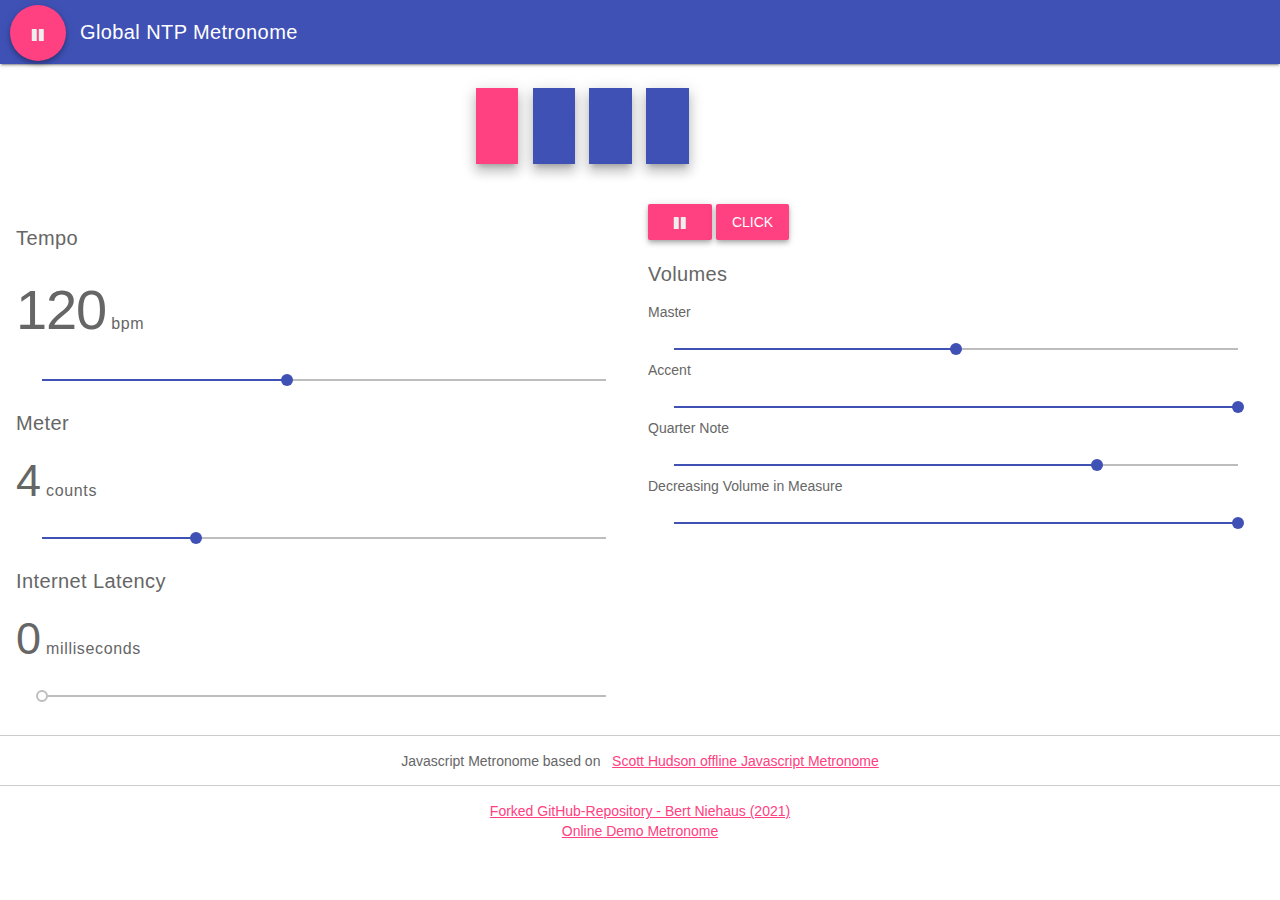
==== globalmetronome.html @ d7d7ffd6 "Global Metronome" ====
<!DOCTYPE html>
<html>
  <head>
    <meta charset="UTF-8">
    <meta name="viewport" content="width=device-width user-scalable=no">
    <title>Metronome</title>

    <link rel="stylesheet" href="assets/css/reset.css">
    <!-- link rel="stylesheet" href="http://fonts.googleapis.com/css?family=Roboto:300,400,500,700|Material+Icons" type="text/css" -->
    <!-- link rel="stylesheet" href="https://code.getmdl.io/1.1.3/material.indigo-pink.min.css" -->
    <link rel="stylesheet" href="assets/css/material.indigo.pink.css">
    <link rel="stylesheet" href="assets/css/main.css">

    <script src="js/math.js"></script>
    <script defer src="assets/js/material.min.js"></script>
    <!-- script src="assets/js/monkeypatch.js"></script -->
    <script src="js/clickscheduler.js"></script>
    <script src="js/globalmetronome.js"></script>
    <script src="assets/js/metronome.js"></script>
    <script src="js/writedom.js"></script>
    <script src="js/visualtimer.js"></script>
    <script language="Javascript">
    //var timerWorker = null;
    </script>
  </head>
  <body>
    <audio id="myAudio">
      <source src="audio/click1.mp3" type="audio/mp3">
  	  <source src="audio/click1.ogg" type="audio/ogg">
	  Your browser does not support the audio element.
	</audio>
	<script>
  var audio_click = document.getElementById("myAudio");

  function playAudio(pVolume) {
    //var x = document.getElementById("myAudio");
    var volume = pVolume || 1.0;
    audio_click.volume = volume;
    var promise = audio_click.play();
    if (promise !== undefined) {
        promise.then(_ = function() {
            // Autoplay started!
        }).catch(error = function() {
          console.log("Autoplay method is not necessary for using the Javascript Offline Metronome");
        });
    }
	}

	function pauseAudio() {
    //var x = document.getElementById("myAudio");
    var promise = audio_click.pause();

    if (promise !== undefined) {
        promise.then(_ => {
            // Autoplay started!
        }).catch(error => {
          console.log("Autoplay method is not necessary for using the Javascript Offline Metronome");
            // Autoplay was prevented. Show a "Play" button so that user can start playback.
        });
    }

	}

	</script>
    <div class="metronome">
      <div class="mdl-layout mdl-js-layout mdl-layout--fixed-header">
        <header id="metronome-header" class="mdl-layout__header">
          <div class="mdl-layout__header-row">
            <!-- Play/Pause Button -->
            <span class="mdl-layout-title">
              Global NTP Metronome
            </span>
            &nbsp;
             <span id="timerout" style="display:none"></span>
          </div>
          <button class="mdl-button mdl-demo mdl-js-button mdl-button--fab mdl-js-ripple-effect mdl-button--colored mdl-shadow--4dp mdl-color--accent" id="playicon" onclick="play();">
            <center>
              <img id="i4m-play-icon" src="img/icons-svg/fa-audio-play-white.svg" style="display:none">
              <img id="i4m-pause-icon" src="img/icons-svg/fa-audio-pause-white.svg">
            </center>
          </button>

        </header>

        <main class="mdl-layout__content">
          <center  id="visual-timer-big">
            <table cellspacing="30px">
            <tr id="visual-timer-row">
              <td><h1 class="visual-timer-cell" id="cell1">O</h1></td>
              <td> <h1>&nbsp;</h1> </td>
              <td><h1 class="visual-timer-cell" id="cell2">O</h1></td>
              <td> <h1>&nbsp;</h1> </td>
              <td><h1 class="visual-timer-cell" id="cell3">O</h1></td>
              <td> <h1>&nbsp;</h1> </td>
              <td><h1 class="visual-timer-cell" id="cell4">O</h1></td>
              <td> <h1>&nbsp;</h1> </td>
              <td><h1 class="visual-timer-cell" id="cell5">O</h1></td>
              <td> <h1>&nbsp;</h1> </td>
              <td><h1 class="visual-timer-cell" id="cell6">O</h1></td>
              <td> <h1>&nbsp;</h1> </td>
              <td><h1 class="visual-timer-cell" id="cell7">O</h1></td>
              <td> <h1>&nbsp;</h1> </td>
              <td><h1 class="visual-timer-cell" id="cell8">O</h1></td>
              <td> <h1>&nbsp;</h1> </td>
              <td><h1 class="visual-timer-cell" id="cell9">O</h1></td>
              <td> <h1>&nbsp;</h1> </td>
              <td><h1 class="visual-timer-cell" id="cell10">O</h1></td>
              <td> <h1>&nbsp;</h1> </td>
              <td><h1 class="visual-timer-cell" id="cell11">O</h1></td>
              <td> <h1>&nbsp;</h1> </td>
              <td><h1 class="visual-timer-cell" id="cell12">O</h1></td>
            </tr>
          </table>
        </center>
        <center  id="visual-timer-small">
          <table cellspacing="30px">
            <tr id="visual-timer-row">
              <td><h3 class="visual-timer-cell" id="cellsmall1">O</h3></td>
              <td> <h3>&nbsp;</h3> </td>
              <td><h3 class="visual-timer-cell" id="cellsmall2">O</h3></td>
              <td> <h3>&nbsp;</h3> </td>
              <td><h3 class="visual-timer-cell" id="cellsmall3">O</h3></td>
              <td> <h3>&nbsp;</h3> </td>
              <td><h3 class="visual-timer-cell" id="cellsmall4">O</h3></td>
              <td> <h3>&nbsp;</h3> </td>
              <td><h3 class="visual-timer-cell" id="cellsmall5">O</h3></td>
              <td> <h3>&nbsp;</h3> </td>
              <td><h3 class="visual-timer-cell" id="cellsmall6">O</h3></td>
              <td> <h3>&nbsp;</h3> </td>
              <td><h3 class="visual-timer-cell" id="cellsmall7">O</h3></td>
              <td> <h3>&nbsp;</h3> </td>
              <td><h3 class="visual-timer-cell" id="cellsmall8">O</h3></td>
              <td> <h3>&nbsp;</h3> </td>
              <td><h3 class="visual-timer-cell" id="cellsmall9">O</h3></td>
              <td> <h3>&nbsp;</h3> </td>
              <td><h3 class="visual-timer-cell" id="cellsmall10">O</h3></td>
              <td> <h3>&nbsp;</h3> </td>
              <td><h3 class="visual-timer-cell" id="cellsmall11">O</h3></td>
              <td> <h3>&nbsp;</h3> </td>
              <td><h3 class="visual-timer-cell" id="cellsmall12">O</h3></td>
            </tr>
          </table>
        </center>
          <div id="timer-config" class="mdl-grid">
            <div class="mdl-cell mdl-cell--6-col">
              <span id="debugcell" style="display:none">
                <div id="result0">Timer Data</div>
                <div id="result1">Timer Info</div>
              </span>
              <!--
              Class Explaination:
               mdl-button-fab - round button
               mdl-js-ripple-effect
              -->
              <h6 class="mdl-typography--title">Tempo</h6>
              <h2 id="bpm" class="mdl-typography--display-3"><output name="bpm" id="bpmOutput">120</output><span class="mdl-typography--subhead"> bpm</span></h2>

              <input class="mdl-slider mdl-js-slider" type="range" name="bpm" id="bpmInput" value="120" min="20" max="250" oninput="tempo = event.target.value; bpmOutput.value = bpmInput.value;">

              <h6 class="mdl-typography--title">Meter</h6>
              <h2 class="mdl-typography--display-2"><output name="count" id="countOutput">4</output><span class="mdl-typography--subhead"> counts</span></h2>

              <input class="mdl-slider mdl-js-slider" type="range" name="count" id="countInput" value="4" min="1" max="12" oninput="meter = event.target.value; countOutput.value = countInput.value;" onchange="set_visual_elements(parseInt(this.value))">

              <h6 class="mdl-typography--title">Internet Latency</h6>
              <h2 class="mdl-typography--display-2"><output name="latency" id="latencyOutput">0</output><span class="mdl-typography--subhead"> milliseconds</span></h2>

              <input class="mdl-slider mdl-js-slider" type="range" name="latency" id="latencyInput" value="0" min="0" max="1000" oninput="timerWorker.latency = event.target.value; latencyOutput.value = latencyInput.value;">

              <!--
              <input class="mdl-button  mdl-demo mdl-js-button mdl-button--fab mdl-js-ripple-effect mdl-button--colored mdl-shadow--4dp mdl-color--accent" type="button" name="clicker" id="bClicker" value="Click" onclick="playAudio()">
               <button class="mdl-button mdl-demo mdl-js-button mdl-button--fab mdl-js-ripple-effect mdl-button--colored mdl-shadow--4dp mdl-color--accent" id="add" onclick="playAudio();">
                 <center>
                   <img id="i4m-audio-icon" src="img/icons-svg/audio-white.svg" style="display:Xnone">
                 </center>
               </button>
             -->

            </div>

            <div class="mdl-cell mdl-cell--6-col">
              <div id="timercalcresult"></div>

              <button  class="mdl-button mdl-button--colored mdl-shadow--4dp mdl-color--accent" style="color:white" id="bClickStarter" onclick="play()">
                <center>
                  <img id="i4m-play-icon2" src="img/icons-svg/fa-audio-play-white.svg" style="display:none">
                  <img id="i4m-pause-icon2" src="img/icons-svg/fa-audio-pause-white.svg">
                </center>
              </button>
              <input class="mdl-button mdl-button--colored mdl-shadow--4dp mdl-color--accent" style="color:white" type="button" name="clicker" id="bClicker" value="Click" onclick="playAudio()">
              <input id="bTimerInfo" style="display:none" class="mdl-button mdl-button--colored mdl-shadow--4dp mdl-color--accent" style="color:white" type="button" name="clicker" id="bClicker" value="Timer Info" onclick="get_timer_info()">
              <h6 class="mdl-typography--title">Volumes</h6>

              <p>Master</p>
              <input id="sMasterVolume" class="mdl-slider mdl-js-slider" type="range"
              min="0" max="100" value="50" tabindex="0"
              oninput="timerWorker.masterVolume = event.target.value / 100;el('result1').innerHTML='Volume='+event.target.value">

              <div id="define-click-volume" style="display:Xnone">
                <p>Accent</p>
                <input class="mdl-slider mdl-js-slider" type="range"
                min="0" max="100" value="100" tabindex="0"
                oninput="timerWorker.accentVolume = event.target.value / 100;">

                <p>Quarter Note</p>
                <input id="sQuarterVolume" class="mdl-slider mdl-js-slider" type="range"
                min="0" max="100" value="75" tabindex="0"
                oninput="timerWorker.quarterVolume = event.target.value / 100;">

                <p>Decreasing Volume in Measure</p>
                <input class="mdl-slider mdl-js-slider" type="range"
                min="1" max="100" value="100" tabindex="0"
                oninput="timerWorker.decreasingVolume = event.target.value / 100;">
              </div>
              <div id="define-sixteenth-volume" style="display:none">
                <p>Eighth Note</p>
                <input class="mdl-slider mdl-js-slider" type="range"
                min="0" max="100" value="0" tabindex="0"
                oninput="timerWorker.eighthVolume = event.target.value / 100;">
              </div>
              <div id="define-sixteenth-volume" style="display:none">
                <p>Sixteenth Note</p>
                <input class="mdl-slider mdl-js-slider" type="range"
                min="0" max="100" value="0" tabindex="0"
                oninput="timerWorker.sixteenthVolume = event.target.value / 100;">


              </div>
              <div id="define-triplet-volume" style="display:none">
                <p>Triplet</p>
                <input class="mdl-slider mdl-js-slider" type="range"
                min="0" max="100" value="0" tabindex="0"
                oninput="timerWorker.tripletVolume = event.target.value / 100;">
              </div>

            </div>
          </div>
          <center>
            <hr>
            Javascript Metronome based on &nbsp; <a href="https://github.com/scottwhudson/metronome" target="_blank">Scott Hudson offline Javascript Metronome</a>
            <hr>
            <a href="https://www.github.com/niebert/metronome">Forked GitHub-Repository - Bert Niehaus (2021)</a>
            <br>
            <a href="https://niebert.github.io/metronome/">Online Demo Metronome</a>
          </center>
        </main>
        <script type="text/javascript">
          init_visual_timer();
          //show_element("debugcell");
          //show_element("bTimerInfo");
        </script>
      </div>
    </div>
   </body>
</html>
---- assets/css/material.indigo.pink.css ----
/**
 * material-design-lite - Material Design Components in CSS, JS and HTML
 * @version v1.1.3
 * @license Apache-2.0
 * @copyright 2015 Google, Inc.
 * @link https://github.com/google/material-design-lite
 */

 .visual-timer-cell {
	 background: rgb(63,81,181);
 	 color: rgb(63,81,181);
	 box-shadow: 0 8px 10px 1px rgba(0,0,0,.14),0 3px 14px 2px rgba(0,0,0,.12),0 5px 5px -3px rgba(0,0,0,.2)
 }

 .visual-timer-active {
	 background: rgb(255,64,129);
	 color: rgb(255,64,129);
	 box-shadow: 0 8px 10px 1px rgba(0,0,0,.14),0 3px 14px 2px rgba(0,0,0,.12),0 5px 5px -3px rgba(0,0,0,.2)
 }

 .visual-timer-cell-white {
   background: rgb(63,81,181);
   color: rgb(255,255,255);
   box-shadow: 0 8px 10px 1px rgba(0,0,0,.14),0 3px 14px 2px rgba(0,0,0,.12),0 5px 5px -3px rgba(0,0,0,.2)
 }

 .visual-timer-active-white {
   background: rgb(255,64,129);
   color: rgb(255,255,255);
   box-shadow: 0 8px 10px 1px rgba(0,0,0,.14),0 3px 14px 2px rgba(0,0,0,.12),0 5px 5px -3px rgba(0,0,0,.2)
 }

@charset "UTF-8";html {
	color: rgba(0,0,0,.87)
}

::-moz-selection {
	background: #b3d4fc;
	text-shadow: none
}

::selection {
	background: #b3d4fc;
	text-shadow: none
}

hr {
	display: block;
	height: 1px;
	border: 0;
	border-top: 1px solid #ccc;
	margin: 1em 0;
	padding: 0
}

audio,canvas,iframe,img,svg,video {
	vertical-align: middle
}

fieldset {
	border: 0;
	margin: 0;
	padding: 0
}

textarea {
	resize: vertical
}



.browserupgrade {
	margin: .2em 0;
	background: #ccc;
	color: #000;
	padding: .2em 0
}

.hidden {
	display: none!important
}

.visuallyhidden {
	border: 0;
	clip: rect(0 0 0 0);
	height: 1px;
	margin: -1px;
	overflow: hidden;
	padding: 0;
	position: absolute;
	width: 1px
}

.visuallyhidden.focusable:active,.visuallyhidden.focusable:focus {
	clip: auto;
	height: auto;
	margin: 0;
	overflow: visible;
	position: static;
	width: auto
}

.invisible {
	visibility: hidden
}

.clearfix:before,.clearfix:after {
	content: " ";
	display: table
}

.clearfix:after {
	clear: both
}

@media print {
	*,*:before,*:after,*:first-letter {
		background: transparent!important;
		color: #000!important;
		box-shadow: none!important
	}

	a,a:visited {
		text-decoration: underline
	}

	a[href]:after {
		content: " (" attr(href)")"
	}

	abbr[title]:after {
		content: " (" attr(title)")"
	}

	a[href^="#"]:after,a[href^="javascript:"]:after {
		content: ""
	}

	pre,blockquote {
		border: 1px solid #999;
		page-break-inside: avoid
	}

	thead {
		display: table-header-group
	}

	tr,img {
		page-break-inside: avoid
	}

	img {
		max-width: 100%!important
	}

	p,h2,h3 {
		orphans: 3;
		widows: 3
	}

	h2,h3 {
		page-break-after: avoid
	}
}

a,.mdl-accordion,.mdl-button,.mdl-card,.mdl-checkbox,.mdl-dropdown-menu,.mdl-icon-toggle,.mdl-item,.mdl-radio,.mdl-slider,.mdl-switch,.mdl-tabs__tab {
	-webkit-tap-highlight-color: transparent;
	-webkit-tap-highlight-color: rgba(255,255,255,0)
}

html {
	width: 100%;
	height: 100%;
	-ms-touch-action: manipulation;
	touch-action: manipulation
}

body {
	width: 100%;
	min-height: 100%
}

main {
	display: block
}

*[hidden] {
	display: none!important
}

html,body {
	font-family: "Helvetica","Arial",sans-serif;
	font-size: 14px;
	font-weight: 400;
	line-height: 20px
}

h1,h2,h3,h4,h5,h6,p {
	padding: 0
}

h1 small,h2 small,h3 small,h4 small,h5 small,h6 small {
	font-family: "Roboto","Helvetica","Arial",sans-serif;
	font-weight: 400;
	line-height: 1.35;
	letter-spacing: -.02em;
	opacity: .54;
	font-size: .6em
}

h1 {
	font-size: 56px;
	line-height: 1.35;
	letter-spacing: -.02em;
	margin: 24px 0
}

h1,h2 {
	font-family: "Roboto","Helvetica","Arial",sans-serif;
	font-weight: 400
}

h2 {
	font-size: 45px;
	line-height: 48px
}

h2,h3 {
	margin: 24px 0
}

h3 {
	font-size: 34px;
	line-height: 40px
}

h3,h4 {
	font-family: "Roboto","Helvetica","Arial",sans-serif;
	font-weight: 400
}

h4 {
	font-size: 24px;
	line-height: 32px;
	-moz-osx-font-smoothing: grayscale;
	margin: 24px 0 16px
}

h5 {
	font-size: 20px;
	font-weight: 500;
	line-height: 1;
	letter-spacing: .02em
}

h5,h6 {
	font-family: "Roboto","Helvetica","Arial",sans-serif;
	margin: 24px 0 16px
}

h6 {
	font-size: 16px;
	letter-spacing: .04em
}

h6,p {
	font-weight: 400;
	line-height: 24px
}

p {
	font-size: 14px;
	letter-spacing: 0;
	margin: 0 0 16px
}

a {
	color: rgb(255,64,129);
	font-weight: 500
}

blockquote {
	font-family: "Roboto","Helvetica","Arial",sans-serif;
	position: relative;
	font-size: 24px;
	font-weight: 300;
	font-style: italic;
	line-height: 1.35;
	letter-spacing: .08em
}

blockquote:before {
	position: absolute;
	left: -.5em;
	content: 'â€œ'
}

blockquote:after {
	content: 'â€';
	margin-left: -.05em
}

mark {
	background-color: #f4ff81
}

dt {
	font-weight: 700
}

address {
	font-size: 12px;
	line-height: 1;
	font-style: normal
}

address,ul,ol {
	font-weight: 400;
	letter-spacing: 0
}

ul,ol {
	font-size: 14px;
	line-height: 24px
}

.mdl-typography--display-4,.mdl-typography--display-4-color-contrast {
	font-family: "Roboto","Helvetica","Arial",sans-serif;
	font-size: 112px;
	font-weight: 300;
	line-height: 1;
	letter-spacing: -.04em
}

.mdl-typography--display-4-color-contrast {
	opacity: .54
}

.mdl-typography--display-3,.mdl-typography--display-3-color-contrast {
	font-family: "Roboto","Helvetica","Arial",sans-serif;
	font-size: 56px;
	font-weight: 400;
	line-height: 1.35;
	letter-spacing: -.02em
}

.mdl-typography--display-3-color-contrast {
	opacity: .54
}

.mdl-typography--display-2,.mdl-typography--display-2-color-contrast {
	font-family: "Roboto","Helvetica","Arial",sans-serif;
	font-size: 45px;
	font-weight: 400;
	line-height: 48px
}

.mdl-typography--display-2-color-contrast {
	opacity: .54
}

.mdl-typography--display-1,.mdl-typography--display-1-color-contrast {
	font-family: "Roboto","Helvetica","Arial",sans-serif;
	font-size: 34px;
	font-weight: 400;
	line-height: 40px
}

.mdl-typography--display-1-color-contrast {
	opacity: .54
}

.mdl-typography--headline,.mdl-typography--headline-color-contrast {
	font-family: "Roboto","Helvetica","Arial",sans-serif;
	font-size: 24px;
	font-weight: 400;
	line-height: 32px;
	-moz-osx-font-smoothing: grayscale
}

.mdl-typography--headline-color-contrast {
	opacity: .87
}

.mdl-typography--title,.mdl-typography--title-color-contrast {
	font-family: "Roboto","Helvetica","Arial",sans-serif;
	font-size: 20px;
	font-weight: 500;
	line-height: 1;
	letter-spacing: .02em
}

.mdl-typography--title-color-contrast {
	opacity: .87
}

.mdl-typography--subhead,.mdl-typography--subhead-color-contrast {
	font-family: "Roboto","Helvetica","Arial",sans-serif;
	font-size: 16px;
	font-weight: 400;
	line-height: 24px;
	letter-spacing: .04em
}

.mdl-typography--subhead-color-contrast {
	opacity: .87
}

.mdl-typography--body-2,.mdl-typography--body-2-color-contrast {
	font-size: 14px;
	font-weight: 700;
	line-height: 24px;
	letter-spacing: 0
}

.mdl-typography--body-2-color-contrast {
	opacity: .87
}

.mdl-typography--body-1,.mdl-typography--body-1-color-contrast {
	font-size: 14px;
	font-weight: 400;
	line-height: 24px;
	letter-spacing: 0
}

.mdl-typography--body-1-color-contrast {
	opacity: .87
}

.mdl-typography--body-2-force-preferred-font,.mdl-typography--body-2-force-preferred-font-color-contrast {
	font-family: "Roboto","Helvetica","Arial",sans-serif;
	font-size: 14px;
	font-weight: 500;
	line-height: 24px;
	letter-spacing: 0
}

.mdl-typography--body-2-force-preferred-font-color-contrast {
	opacity: .87
}

.mdl-typography--body-1-force-preferred-font,.mdl-typography--body-1-force-preferred-font-color-contrast {
	font-family: "Roboto","Helvetica","Arial",sans-serif;
	font-size: 14px;
	font-weight: 400;
	line-height: 24px;
	letter-spacing: 0
}

.mdl-typography--body-1-force-preferred-font-color-contrast {
	opacity: .87
}

.mdl-typography--caption,.mdl-typography--caption-force-preferred-font {
	font-size: 12px;
	font-weight: 400;
	line-height: 1;
	letter-spacing: 0
}

.mdl-typography--caption-force-preferred-font {
	font-family: "Roboto","Helvetica","Arial",sans-serif
}

.mdl-typography--caption-color-contrast,.mdl-typography--caption-force-preferred-font-color-contrast {
	font-size: 12px;
	font-weight: 400;
	line-height: 1;
	letter-spacing: 0;
	opacity: .54
}

.mdl-typography--caption-force-preferred-font-color-contrast,.mdl-typography--menu {
	font-family: "Roboto","Helvetica","Arial",sans-serif
}

.mdl-typography--menu {
	font-size: 14px;
	font-weight: 500;
	line-height: 1;
	letter-spacing: 0
}

.mdl-typography--menu-color-contrast {
	opacity: .87
}

.mdl-typography--menu-color-contrast,.mdl-typography--button,.mdl-typography--button-color-contrast {
	font-family: "Roboto","Helvetica","Arial",sans-serif;
	font-size: 14px;
	font-weight: 500;
	line-height: 1;
	letter-spacing: 0
}

.mdl-typography--button,.mdl-typography--button-color-contrast {
	text-transform: uppercase
}

.mdl-typography--button-color-contrast {
	opacity: .87
}

.mdl-typography--text-left {
	text-align: left
}

.mdl-typography--text-right {
	text-align: right
}

.mdl-typography--text-center {
	text-align: center
}

.mdl-typography--text-justify {
	text-align: justify
}

.mdl-typography--text-nowrap {
	white-space: nowrap
}

.mdl-typography--text-lowercase {
	text-transform: lowercase
}

.mdl-typography--text-uppercase {
	text-transform: uppercase
}

.mdl-typography--text-capitalize {
	text-transform: capitalize
}

.mdl-typography--font-thin {
	font-weight: 200!important
}

.mdl-typography--font-light {
	font-weight: 300!important
}

.mdl-typography--font-regular {
	font-weight: 400!important
}

.mdl-typography--font-medium {
	font-weight: 500!important
}

.mdl-typography--font-bold {
	font-weight: 700!important
}

.mdl-typography--font-black {
	font-weight: 900!important
}

.material-icons {
	font-family: 'Material Icons';
	font-weight: 400;
	font-style: normal;
	font-size: 24px;
	line-height: 1;
	letter-spacing: normal;
	text-transform: none;
	display: inline-block;
	word-wrap: normal;
	-moz-font-feature-settings: 'liga';
	font-feature-settings: 'liga';
	-webkit-font-feature-settings: 'liga';
	-webkit-font-smoothing: antialiased
}

.mdl-color-text--red {
	color: #f44336 !important
}

.mdl-color--red {
	background-color: #f44336 !important
}

.mdl-color-text--red-50 {
	color: #ffebee !important
}

.mdl-color--red-50 {
	background-color: #ffebee !important
}

.mdl-color-text--red-100 {
	color: #ffcdd2 !important
}

.mdl-color--red-100 {
	background-color: #ffcdd2 !important
}

.mdl-color-text--red-200 {
	color: #ef9a9a !important
}

.mdl-color--red-200 {
	background-color: #ef9a9a !important
}

.mdl-color-text--red-300 {
	color: #e57373 !important
}

.mdl-color--red-300 {
	background-color: #e57373 !important
}

.mdl-color-text--red-400 {
	color: #ef5350 !important
}

.mdl-color--red-400 {
	background-color: #ef5350 !important
}

.mdl-color-text--red-500 {
	color: #f44336 !important
}

.mdl-color--red-500 {
	background-color: #f44336 !important
}

.mdl-color-text--red-600 {
	color: #e53935 !important
}

.mdl-color--red-600 {
	background-color: #e53935 !important
}

.mdl-color-text--red-700 {
	color: #d32f2f !important
}

.mdl-color--red-700 {
	background-color: #d32f2f !important
}

.mdl-color-text--red-800 {
	color: #c62828 !important
}

.mdl-color--red-800 {
	background-color: #c62828 !important
}

.mdl-color-text--red-900 {
	color: #b71c1c !important
}

.mdl-color--red-900 {
	background-color: #b71c1c !important
}

.mdl-color-text--red-A100 {
	color: #ff8a80 !important
}

.mdl-color--red-A100 {
	background-color: #ff8a80 !important
}

.mdl-color-text--red-A200 {
	color: #ff5252 !important
}

.mdl-color--red-A200 {
	background-color: #ff5252 !important
}

.mdl-color-text--red-A400 {
	color: #ff1744 !important
}

.mdl-color--red-A400 {
	background-color: #ff1744 !important
}

.mdl-color-text--red-A700 {
	color: #d50000 !important
}

.mdl-color--red-A700 {
	background-color: #d50000 !important
}

.mdl-color-text--pink {
	color: #e91e63 !important
}

.mdl-color--pink {
	background-color: #e91e63 !important
}

.mdl-color-text--pink-50 {
	color: #fce4ec !important
}

.mdl-color--pink-50 {
	background-color: #fce4ec !important
}

.mdl-color-text--pink-100 {
	color: #f8bbd0 !important
}

.mdl-color--pink-100 {
	background-color: #f8bbd0 !important
}

.mdl-color-text--pink-200 {
	color: #f48fb1 !important
}

.mdl-color--pink-200 {
	background-color: #f48fb1 !important
}

.mdl-color-text--pink-300 {
	color: #f06292 !important
}

.mdl-color--pink-300 {
	background-color: #f06292 !important
}

.mdl-color-text--pink-400 {
	color: #ec407a !important
}

.mdl-color--pink-400 {
	background-color: #ec407a !important
}

.mdl-color-text--pink-500 {
	color: #e91e63 !important
}

.mdl-color--pink-500 {
	background-color: #e91e63 !important
}

.mdl-color-text--pink-600 {
	color: #d81b60 !important
}

.mdl-color--pink-600 {
	background-color: #d81b60 !important
}

.mdl-color-text--pink-700 {
	color: #c2185b !important
}

.mdl-color--pink-700 {
	background-color: #c2185b !important
}

.mdl-color-text--pink-800 {
	color: #ad1457 !important
}

.mdl-color--pink-800 {
	background-color: #ad1457 !important
}

.mdl-color-text--pink-900 {
	color: #880e4f !important
}

.mdl-color--pink-900 {
	background-color: #880e4f !important
}

.mdl-color-text--pink-A100 {
	color: #ff80ab !important
}

.mdl-color--pink-A100 {
	background-color: #ff80ab !important
}

.mdl-color-text--pink-A200 {
	color: #ff4081 !important
}

.mdl-color--pink-A200 {
	background-color: #ff4081 !important
}

.mdl-color-text--pink-A400 {
	color: #f50057 !important
}

.mdl-color--pink-A400 {
	background-color: #f50057 !important
}

.mdl-color-text--pink-A700 {
	color: #c51162 !important
}

.mdl-color--pink-A700 {
	background-color: #c51162 !important
}

.mdl-color-text--purple {
	color: #9c27b0 !important
}

.mdl-color--purple {
	background-color: #9c27b0 !important
}

.mdl-color-text--purple-50 {
	color: #f3e5f5 !important
}

.mdl-color--purple-50 {
	background-color: #f3e5f5 !important
}

.mdl-color-text--purple-100 {
	color: #e1bee7 !important
}

.mdl-color--purple-100 {
	background-color: #e1bee7 !important
}

.mdl-color-text--purple-200 {
	color: #ce93d8 !important
}

.mdl-color--purple-200 {
	background-color: #ce93d8 !important
}

.mdl-color-text--purple-300 {
	color: #ba68c8 !important
}

.mdl-color--purple-300 {
	background-color: #ba68c8 !important
}

.mdl-color-text--purple-400 {
	color: #ab47bc !important
}

.mdl-color--purple-400 {
	background-color: #ab47bc !important
}

.mdl-color-text--purple-500 {
	color: #9c27b0 !important
}

.mdl-color--purple-500 {
	background-color: #9c27b0 !important
}

.mdl-color-text--purple-600 {
	color: #8e24aa !important
}

.mdl-color--purple-600 {
	background-color: #8e24aa !important
}

.mdl-color-text--purple-700 {
	color: #7b1fa2 !important
}

.mdl-color--purple-700 {
	background-color: #7b1fa2 !important
}

.mdl-color-text--purple-800 {
	color: #6a1b9a !important
}

.mdl-color--purple-800 {
	background-color: #6a1b9a !important
}

.mdl-color-text--purple-900 {
	color: #4a148c !important
}

.mdl-color--purple-900 {
	background-color: #4a148c !important
}

.mdl-color-text--purple-A100 {
	color: #ea80fc !important
}

.mdl-color--purple-A100 {
	background-color: #ea80fc !important
}

.mdl-color-text--purple-A200 {
	color: #e040fb !important
}

.mdl-color--purple-A200 {
	background-color: #e040fb !important
}

.mdl-color-text--purple-A400 {
	color: #d500f9 !important
}

.mdl-color--purple-A400 {
	background-color: #d500f9 !important
}

.mdl-color-text--purple-A700 {
	color: #a0f !important
}

.mdl-color--purple-A700 {
	background-color: #a0f !important
}

.mdl-color-text--deep-purple {
	color: #673ab7 !important
}

.mdl-color--deep-purple {
	background-color: #673ab7 !important
}

.mdl-color-text--deep-purple-50 {
	color: #ede7f6 !important
}

.mdl-color--deep-purple-50 {
	background-color: #ede7f6 !important
}

.mdl-color-text--deep-purple-100 {
	color: #d1c4e9 !important
}

.mdl-color--deep-purple-100 {
	background-color: #d1c4e9 !important
}

.mdl-color-text--deep-purple-200 {
	color: #b39ddb !important
}

.mdl-color--deep-purple-200 {
	background-color: #b39ddb !important
}

.mdl-color-text--deep-purple-300 {
	color: #9575cd !important
}

.mdl-color--deep-purple-300 {
	background-color: #9575cd !important
}

.mdl-color-text--deep-purple-400 {
	color: #7e57c2 !important
}

.mdl-color--deep-purple-400 {
	background-color: #7e57c2 !important
}

.mdl-color-text--deep-purple-500 {
	color: #673ab7 !important
}

.mdl-color--deep-purple-500 {
	background-color: #673ab7 !important
}

.mdl-color-text--deep-purple-600 {
	color: #5e35b1 !important
}

.mdl-color--deep-purple-600 {
	background-color: #5e35b1 !important
}

.mdl-color-text--deep-purple-700 {
	color: #512da8 !important
}

.mdl-color--deep-purple-700 {
	background-color: #512da8 !important
}

.mdl-color-text--deep-purple-800 {
	color: #4527a0 !important
}

.mdl-color--deep-purple-800 {
	background-color: #4527a0 !important
}

.mdl-color-text--deep-purple-900 {
	color: #311b92 !important
}

.mdl-color--deep-purple-900 {
	background-color: #311b92 !important
}

.mdl-color-text--deep-purple-A100 {
	color: #b388ff !important
}

.mdl-color--deep-purple-A100 {
	background-color: #b388ff !important
}

.mdl-color-text--deep-purple-A200 {
	color: #7c4dff !important
}

.mdl-color--deep-purple-A200 {
	background-color: #7c4dff !important
}

.mdl-color-text--deep-purple-A400 {
	color: #651fff !important
}

.mdl-color--deep-purple-A400 {
	background-color: #651fff !important
}

.mdl-color-text--deep-purple-A700 {
	color: #6200ea !important
}

.mdl-color--deep-purple-A700 {
	background-color: #6200ea !important
}

.mdl-color-text--indigo {
	color: #3f51b5 !important
}

.mdl-color--indigo {
	background-color: #3f51b5 !important
}

.mdl-color-text--indigo-50 {
	color: #e8eaf6 !important
}

.mdl-color--indigo-50 {
	background-color: #e8eaf6 !important
}

.mdl-color-text--indigo-100 {
	color: #c5cae9 !important
}

.mdl-color--indigo-100 {
	background-color: #c5cae9 !important
}

.mdl-color-text--indigo-200 {
	color: #9fa8da !important
}

.mdl-color--indigo-200 {
	background-color: #9fa8da !important
}

.mdl-color-text--indigo-300 {
	color: #7986cb !important
}

.mdl-color--indigo-300 {
	background-color: #7986cb !important
}

.mdl-color-text--indigo-400 {
	color: #5c6bc0 !important
}

.mdl-color--indigo-400 {
	background-color: #5c6bc0 !important
}

.mdl-color-text--indigo-500 {
	color: #3f51b5 !important
}

.mdl-color--indigo-500 {
	background-color: #3f51b5 !important
}

.mdl-color-text--indigo-600 {
	color: #3949ab !important
}

.mdl-color--indigo-600 {
	background-color: #3949ab !important
}

.mdl-color-text--indigo-700 {
	color: #303f9f !important
}

.mdl-color--indigo-700 {
	background-color: #303f9f !important
}

.mdl-color-text--indigo-800 {
	color: #283593 !important
}

.mdl-color--indigo-800 {
	background-color: #283593 !important
}

.mdl-color-text--indigo-900 {
	color: #1a237e !important
}

.mdl-color--indigo-900 {
	background-color: #1a237e !important
}

.mdl-color-text--indigo-A100 {
	color: #8c9eff !important
}

.mdl-color--indigo-A100 {
	background-color: #8c9eff !important
}

.mdl-color-text--indigo-A200 {
	color: #536dfe !important
}

.mdl-color--indigo-A200 {
	background-color: #536dfe !important
}

.mdl-color-text--indigo-A400 {
	color: #3d5afe !important
}

.mdl-color--indigo-A400 {
	background-color: #3d5afe !important
}

.mdl-color-text--indigo-A700 {
	color: #304ffe !important
}

.mdl-color--indigo-A700 {
	background-color: #304ffe !important
}

.mdl-color-text--blue {
	color: #2196f3 !important
}

.mdl-color--blue {
	background-color: #2196f3 !important
}

.mdl-color-text--blue-50 {
	color: #e3f2fd !important
}

.mdl-color--blue-50 {
	background-color: #e3f2fd !important
}

.mdl-color-text--blue-100 {
	color: #bbdefb !important
}

.mdl-color--blue-100 {
	background-color: #bbdefb !important
}

.mdl-color-text--blue-200 {
	color: #90caf9 !important
}

.mdl-color--blue-200 {
	background-color: #90caf9 !important
}

.mdl-color-text--blue-300 {
	color: #64b5f6 !important
}

.mdl-color--blue-300 {
	background-color: #64b5f6 !important
}

.mdl-color-text--blue-400 {
	color: #42a5f5 !important
}

.mdl-color--blue-400 {
	background-color: #42a5f5 !important
}

.mdl-color-text--blue-500 {
	color: #2196f3 !important
}

.mdl-color--blue-500 {
	background-color: #2196f3 !important
}

.mdl-color-text--blue-600 {
	color: #1e88e5 !important
}

.mdl-color--blue-600 {
	background-color: #1e88e5 !important
}

.mdl-color-text--blue-700 {
	color: #1976d2 !important
}

.mdl-color--blue-700 {
	background-color: #1976d2 !important
}

.mdl-color-text--blue-800 {
	color: #1565c0 !important
}

.mdl-color--blue-800 {
	background-color: #1565c0 !important
}

.mdl-color-text--blue-900 {
	color: #0d47a1 !important
}

.mdl-color--blue-900 {
	background-color: #0d47a1 !important
}

.mdl-color-text--blue-A100 {
	color: #82b1ff !important
}

.mdl-color--blue-A100 {
	background-color: #82b1ff !important
}

.mdl-color-text--blue-A200 {
	color: #448aff !important
}

.mdl-color--blue-A200 {
	background-color: #448aff !important
}

.mdl-color-text--blue-A400 {
	color: #2979ff !important
}

.mdl-color--blue-A400 {
	background-color: #2979ff !important
}

.mdl-color-text--blue-A700 {
	color: #2962ff !important
}

.mdl-color--blue-A700 {
	background-color: #2962ff !important
}

.mdl-color-text--light-blue {
	color: #03a9f4 !important
}

.mdl-color--light-blue {
	background-color: #03a9f4 !important
}

.mdl-color-text--light-blue-50 {
	color: #e1f5fe !important
}

.mdl-color--light-blue-50 {
	background-color: #e1f5fe !important
}

.mdl-color-text--light-blue-100 {
	color: #b3e5fc !important
}

.mdl-color--light-blue-100 {
	background-color: #b3e5fc !important
}

.mdl-color-text--light-blue-200 {
	color: #81d4fa !important
}

.mdl-color--light-blue-200 {
	background-color: #81d4fa !important
}

.mdl-color-text--light-blue-300 {
	color: #4fc3f7 !important
}

.mdl-color--light-blue-300 {
	background-color: #4fc3f7 !important
}

.mdl-color-text--light-blue-400 {
	color: #29b6f6 !important
}

.mdl-color--light-blue-400 {
	background-color: #29b6f6 !important
}

.mdl-color-text--light-blue-500 {
	color: #03a9f4 !important
}

.mdl-color--light-blue-500 {
	background-color: #03a9f4 !important
}

.mdl-color-text--light-blue-600 {
	color: #039be5 !important
}

.mdl-color--light-blue-600 {
	background-color: #039be5 !important
}

.mdl-color-text--light-blue-700 {
	color: #0288d1 !important
}

.mdl-color--light-blue-700 {
	background-color: #0288d1 !important
}

.mdl-color-text--light-blue-800 {
	color: #0277bd !important
}

.mdl-color--light-blue-800 {
	background-color: #0277bd !important
}

.mdl-color-text--light-blue-900 {
	color: #01579b !important
}

.mdl-color--light-blue-900 {
	background-color: #01579b !important
}

.mdl-color-text--light-blue-A100 {
	color: #80d8ff !important
}

.mdl-color--light-blue-A100 {
	background-color: #80d8ff !important
}

.mdl-color-text--light-blue-A200 {
	color: #40c4ff !important
}

.mdl-color--light-blue-A200 {
	background-color: #40c4ff !important
}

.mdl-color-text--light-blue-A400 {
	color: #00b0ff !important
}

.mdl-color--light-blue-A400 {
	background-color: #00b0ff !important
}

.mdl-color-text--light-blue-A700 {
	color: #0091ea !important
}

.mdl-color--light-blue-A700 {
	background-color: #0091ea !important
}

.mdl-color-text--cyan {
	color: #00bcd4 !important
}

.mdl-color--cyan {
	background-color: #00bcd4 !important
}

.mdl-color-text--cyan-50 {
	color: #e0f7fa !important
}

.mdl-color--cyan-50 {
	background-color: #e0f7fa !important
}

.mdl-color-text--cyan-100 {
	color: #b2ebf2 !important
}

.mdl-color--cyan-100 {
	background-color: #b2ebf2 !important
}

.mdl-color-text--cyan-200 {
	color: #80deea !important
}

.mdl-color--cyan-200 {
	background-color: #80deea !important
}

.mdl-color-text--cyan-300 {
	color: #4dd0e1 !important
}

.mdl-color--cyan-300 {
	background-color: #4dd0e1 !important
}

.mdl-color-text--cyan-400 {
	color: #26c6da !important
}

.mdl-color--cyan-400 {
	background-color: #26c6da !important
}

.mdl-color-text--cyan-500 {
	color: #00bcd4 !important
}

.mdl-color--cyan-500 {
	background-color: #00bcd4 !important
}

.mdl-color-text--cyan-600 {
	color: #00acc1 !important
}

.mdl-color--cyan-600 {
	background-color: #00acc1 !important
}

.mdl-color-text--cyan-700 {
	color: #0097a7 !important
}

.mdl-color--cyan-700 {
	background-color: #0097a7 !important
}

.mdl-color-text--cyan-800 {
	color: #00838f !important
}

.mdl-color--cyan-800 {
	background-color: #00838f !important
}

.mdl-color-text--cyan-900 {
	color: #006064 !important
}

.mdl-color--cyan-900 {
	background-color: #006064 !important
}

.mdl-color-text--cyan-A100 {
	color: #84ffff !important
}

.mdl-color--cyan-A100 {
	background-color: #84ffff !important
}

.mdl-color-text--cyan-A200 {
	color: #18ffff !important
}

.mdl-color--cyan-A200 {
	background-color: #18ffff !important
}

.mdl-color-text--cyan-A400 {
	color: #00e5ff !important
}

.mdl-color--cyan-A400 {
	background-color: #00e5ff !important
}

.mdl-color-text--cyan-A700 {
	color: #00b8d4 !important
}

.mdl-color--cyan-A700 {
	background-color: #00b8d4 !important
}

.mdl-color-text--teal {
	color: #009688 !important
}

.mdl-color--teal {
	background-color: #009688 !important
}

.mdl-color-text--teal-50 {
	color: #e0f2f1 !important
}

.mdl-color--teal-50 {
	background-color: #e0f2f1 !important
}

.mdl-color-text--teal-100 {
	color: #b2dfdb !important
}

.mdl-color--teal-100 {
	background-color: #b2dfdb !important
}

.mdl-color-text--teal-200 {
	color: #80cbc4 !important
}

.mdl-color--teal-200 {
	background-color: #80cbc4 !important
}

.mdl-color-text--teal-300 {
	color: #4db6ac !important
}

.mdl-color--teal-300 {
	background-color: #4db6ac !important
}

.mdl-color-text--teal-400 {
	color: #26a69a !important
}

.mdl-color--teal-400 {
	background-color: #26a69a !important
}

.mdl-color-text--teal-500 {
	color: #009688 !important
}

.mdl-color--teal-500 {
	background-color: #009688 !important
}

.mdl-color-text--teal-600 {
	color: #00897b !important
}

.mdl-color--teal-600 {
	background-color: #00897b !important
}

.mdl-color-text--teal-700 {
	color: #00796b !important
}

.mdl-color--teal-700 {
	background-color: #00796b !important
}

.mdl-color-text--teal-800 {
	color: #00695c !important
}

.mdl-color--teal-800 {
	background-color: #00695c !important
}

.mdl-color-text--teal-900 {
	color: #004d40 !important
}

.mdl-color--teal-900 {
	background-color: #004d40 !important
}

.mdl-color-text--teal-A100 {
	color: #a7ffeb !important
}

.mdl-color--teal-A100 {
	background-color: #a7ffeb !important
}

.mdl-color-text--teal-A200 {
	color: #64ffda !important
}

.mdl-color--teal-A200 {
	background-color: #64ffda !important
}

.mdl-color-text--teal-A400 {
	color: #1de9b6 !important
}

.mdl-color--teal-A400 {
	background-color: #1de9b6 !important
}

.mdl-color-text--teal-A700 {
	color: #00bfa5 !important
}

.mdl-color--teal-A700 {
	background-color: #00bfa5 !important
}

.mdl-color-text--green {
	color: #4caf50 !important
}

.mdl-color--green {
	background-color: #4caf50 !important
}

.mdl-color-text--green-50 {
	color: #e8f5e9 !important
}

.mdl-color--green-50 {
	background-color: #e8f5e9 !important
}

.mdl-color-text--green-100 {
	color: #c8e6c9 !important
}

.mdl-color--green-100 {
	background-color: #c8e6c9 !important
}

.mdl-color-text--green-200 {
	color: #a5d6a7 !important
}

.mdl-color--green-200 {
	background-color: #a5d6a7 !important
}

.mdl-color-text--green-300 {
	color: #81c784 !important
}

.mdl-color--green-300 {
	background-color: #81c784 !important
}

.mdl-color-text--green-400 {
	color: #66bb6a !important
}

.mdl-color--green-400 {
	background-color: #66bb6a !important
}

.mdl-color-text--green-500 {
	color: #4caf50 !important
}

.mdl-color--green-500 {
	background-color: #4caf50 !important
}

.mdl-color-text--green-600 {
	color: #43a047 !important
}

.mdl-color--green-600 {
	background-color: #43a047 !important
}

.mdl-color-text--green-700 {
	color: #388e3c !important
}

.mdl-color--green-700 {
	background-color: #388e3c !important
}

.mdl-color-text--green-800 {
	color: #2e7d32 !important
}

.mdl-color--green-800 {
	background-color: #2e7d32 !important
}

.mdl-color-text--green-900 {
	color: #1b5e20 !important
}

.mdl-color--green-900 {
	background-color: #1b5e20 !important
}

.mdl-color-text--green-A100 {
	color: #b9f6ca !important
}

.mdl-color--green-A100 {
	background-color: #b9f6ca !important
}

.mdl-color-text--green-A200 {
	color: #69f0ae !important
}

.mdl-color--green-A200 {
	background-color: #69f0ae !important
}

.mdl-color-text--green-A400 {
	color: #00e676 !important
}

.mdl-color--green-A400 {
	background-color: #00e676 !important
}

.mdl-color-text--green-A700 {
	color: #00c853 !important
}

.mdl-color--green-A700 {
	background-color: #00c853 !important
}

.mdl-color-text--light-green {
	color: #8bc34a !important
}

.mdl-color--light-green {
	background-color: #8bc34a !important
}

.mdl-color-text--light-green-50 {
	color: #f1f8e9 !important
}

.mdl-color--light-green-50 {
	background-color: #f1f8e9 !important
}

.mdl-color-text--light-green-100 {
	color: #dcedc8 !important
}

.mdl-color--light-green-100 {
	background-color: #dcedc8 !important
}

.mdl-color-text--light-green-200 {
	color: #c5e1a5 !important
}

.mdl-color--light-green-200 {
	background-color: #c5e1a5 !important
}

.mdl-color-text--light-green-300 {
	color: #aed581 !important
}

.mdl-color--light-green-300 {
	background-color: #aed581 !important
}

.mdl-color-text--light-green-400 {
	color: #9ccc65 !important
}

.mdl-color--light-green-400 {
	background-color: #9ccc65 !important
}

.mdl-color-text--light-green-500 {
	color: #8bc34a !important
}

.mdl-color--light-green-500 {
	background-color: #8bc34a !important
}

.mdl-color-text--light-green-600 {
	color: #7cb342 !important
}

.mdl-color--light-green-600 {
	background-color: #7cb342 !important
}

.mdl-color-text--light-green-700 {
	color: #689f38 !important
}

.mdl-color--light-green-700 {
	background-color: #689f38 !important
}

.mdl-color-text--light-green-800 {
	color: #558b2f !important
}

.mdl-color--light-green-800 {
	background-color: #558b2f !important
}

.mdl-color-text--light-green-900 {
	color: #33691e !important
}

.mdl-color--light-green-900 {
	background-color: #33691e !important
}

.mdl-color-text--light-green-A100 {
	color: #ccff90 !important
}

.mdl-color--light-green-A100 {
	background-color: #ccff90 !important
}

.mdl-color-text--light-green-A200 {
	color: #b2ff59 !important
}

.mdl-color--light-green-A200 {
	background-color: #b2ff59 !important
}

.mdl-color-text--light-green-A400 {
	color: #76ff03 !important
}

.mdl-color--light-green-A400 {
	background-color: #76ff03 !important
}

.mdl-color-text--light-green-A700 {
	color: #64dd17 !important
}

.mdl-color--light-green-A700 {
	background-color: #64dd17 !important
}

.mdl-color-text--lime {
	color: #cddc39 !important
}

.mdl-color--lime {
	background-color: #cddc39 !important
}

.mdl-color-text--lime-50 {
	color: #f9fbe7 !important
}

.mdl-color--lime-50 {
	background-color: #f9fbe7 !important
}

.mdl-color-text--lime-100 {
	color: #f0f4c3 !important
}

.mdl-color--lime-100 {
	background-color: #f0f4c3 !important
}

.mdl-color-text--lime-200 {
	color: #e6ee9c !important
}

.mdl-color--lime-200 {
	background-color: #e6ee9c !important
}

.mdl-color-text--lime-300 {
	color: #dce775 !important
}

.mdl-color--lime-300 {
	background-color: #dce775 !important
}

.mdl-color-text--lime-400 {
	color: #d4e157 !important
}

.mdl-color--lime-400 {
	background-color: #d4e157 !important
}

.mdl-color-text--lime-500 {
	color: #cddc39 !important
}

.mdl-color--lime-500 {
	background-color: #cddc39 !important
}

.mdl-color-text--lime-600 {
	color: #c0ca33 !important
}

.mdl-color--lime-600 {
	background-color: #c0ca33 !important
}

.mdl-color-text--lime-700 {
	color: #afb42b !important
}

.mdl-color--lime-700 {
	background-color: #afb42b !important
}

.mdl-color-text--lime-800 {
	color: #9e9d24 !important
}

.mdl-color--lime-800 {
	background-color: #9e9d24 !important
}

.mdl-color-text--lime-900 {
	color: #827717 !important
}

.mdl-color--lime-900 {
	background-color: #827717 !important
}

.mdl-color-text--lime-A100 {
	color: #f4ff81 !important
}

.mdl-color--lime-A100 {
	background-color: #f4ff81 !important
}

.mdl-color-text--lime-A200 {
	color: #eeff41 !important
}

.mdl-color--lime-A200 {
	background-color: #eeff41 !important
}

.mdl-color-text--lime-A400 {
	color: #c6ff00 !important
}

.mdl-color--lime-A400 {
	background-color: #c6ff00 !important
}

.mdl-color-text--lime-A700 {
	color: #aeea00 !important
}

.mdl-color--lime-A700 {
	background-color: #aeea00 !important
}

.mdl-color-text--yellow {
	color: #ffeb3b !important
}

.mdl-color--yellow {
	background-color: #ffeb3b !important
}

.mdl-color-text--yellow-50 {
	color: #fffde7 !important
}

.mdl-color--yellow-50 {
	background-color: #fffde7 !important
}

.mdl-color-text--yellow-100 {
	color: #fff9c4 !important
}

.mdl-color--yellow-100 {
	background-color: #fff9c4 !important
}

.mdl-color-text--yellow-200 {
	color: #fff59d !important
}

.mdl-color--yellow-200 {
	background-color: #fff59d !important
}

.mdl-color-text--yellow-300 {
	color: #fff176 !important
}

.mdl-color--yellow-300 {
	background-color: #fff176 !important
}

.mdl-color-text--yellow-400 {
	color: #ffee58 !important
}

.mdl-color--yellow-400 {
	background-color: #ffee58 !important
}

.mdl-color-text--yellow-500 {
	color: #ffeb3b !important
}

.mdl-color--yellow-500 {
	background-color: #ffeb3b !important
}

.mdl-color-text--yellow-600 {
	color: #fdd835 !important
}

.mdl-color--yellow-600 {
	background-color: #fdd835 !important
}

.mdl-color-text--yellow-700 {
	color: #fbc02d !important
}

.mdl-color--yellow-700 {
	background-color: #fbc02d !important
}

.mdl-color-text--yellow-800 {
	color: #f9a825 !important
}

.mdl-color--yellow-800 {
	background-color: #f9a825 !important
}

.mdl-color-text--yellow-900 {
	color: #f57f17 !important
}

.mdl-color--yellow-900 {
	background-color: #f57f17 !important
}

.mdl-color-text--yellow-A100 {
	color: #ffff8d !important
}

.mdl-color--yellow-A100 {
	background-color: #ffff8d !important
}

.mdl-color-text--yellow-A200 {
	color: #ff0 !important
}

.mdl-color--yellow-A200 {
	background-color: #ff0 !important
}

.mdl-color-text--yellow-A400 {
	color: #ffea00 !important
}

.mdl-color--yellow-A400 {
	background-color: #ffea00 !important
}

.mdl-color-text--yellow-A700 {
	color: #ffd600 !important
}

.mdl-color--yellow-A700 {
	background-color: #ffd600 !important
}

.mdl-color-text--amber {
	color: #ffc107 !important
}

.mdl-color--amber {
	background-color: #ffc107 !important
}

.mdl-color-text--amber-50 {
	color: #fff8e1 !important
}

.mdl-color--amber-50 {
	background-color: #fff8e1 !important
}

.mdl-color-text--amber-100 {
	color: #ffecb3 !important
}

.mdl-color--amber-100 {
	background-color: #ffecb3 !important
}

.mdl-color-text--amber-200 {
	color: #ffe082 !important
}

.mdl-color--amber-200 {
	background-color: #ffe082 !important
}

.mdl-color-text--amber-300 {
	color: #ffd54f !important
}

.mdl-color--amber-300 {
	background-color: #ffd54f !important
}

.mdl-color-text--amber-400 {
	color: #ffca28 !important
}

.mdl-color--amber-400 {
	background-color: #ffca28 !important
}

.mdl-color-text--amber-500 {
	color: #ffc107 !important
}

.mdl-color--amber-500 {
	background-color: #ffc107 !important
}

.mdl-color-text--amber-600 {
	color: #ffb300 !important
}

.mdl-color--amber-600 {
	background-color: #ffb300 !important
}

.mdl-color-text--amber-700 {
	color: #ffa000 !important
}

.mdl-color--amber-700 {
	background-color: #ffa000 !important
}

.mdl-color-text--amber-800 {
	color: #ff8f00 !important
}

.mdl-color--amber-800 {
	background-color: #ff8f00 !important
}

.mdl-color-text--amber-900 {
	color: #ff6f00 !important
}

.mdl-color--amber-900 {
	background-color: #ff6f00 !important
}

.mdl-color-text--amber-A100 {
	color: #ffe57f !important
}

.mdl-color--amber-A100 {
	background-color: #ffe57f !important
}

.mdl-color-text--amber-A200 {
	color: #ffd740 !important
}

.mdl-color--amber-A200 {
	background-color: #ffd740 !important
}

.mdl-color-text--amber-A400 {
	color: #ffc400 !important
}

.mdl-color--amber-A400 {
	background-color: #ffc400 !important
}

.mdl-color-text--amber-A700 {
	color: #ffab00 !important
}

.mdl-color--amber-A700 {
	background-color: #ffab00 !important
}

.mdl-color-text--orange {
	color: #ff9800 !important
}

.mdl-color--orange {
	background-color: #ff9800 !important
}

.mdl-color-text--orange-50 {
	color: #fff3e0 !important
}

.mdl-color--orange-50 {
	background-color: #fff3e0 !important
}

.mdl-color-text--orange-100 {
	color: #ffe0b2 !important
}

.mdl-color--orange-100 {
	background-color: #ffe0b2 !important
}

.mdl-color-text--orange-200 {
	color: #ffcc80 !important
}

.mdl-color--orange-200 {
	background-color: #ffcc80 !important
}

.mdl-color-text--orange-300 {
	color: #ffb74d !important
}

.mdl-color--orange-300 {
	background-color: #ffb74d !important
}

.mdl-color-text--orange-400 {
	color: #ffa726 !important
}

.mdl-color--orange-400 {
	background-color: #ffa726 !important
}

.mdl-color-text--orange-500 {
	color: #ff9800 !important
}

.mdl-color--orange-500 {
	background-color: #ff9800 !important
}

.mdl-color-text--orange-600 {
	color: #fb8c00 !important
}

.mdl-color--orange-600 {
	background-color: #fb8c00 !important
}

.mdl-color-text--orange-700 {
	color: #f57c00 !important
}

.mdl-color--orange-700 {
	background-color: #f57c00 !important
}

.mdl-color-text--orange-800 {
	color: #ef6c00 !important
}

.mdl-color--orange-800 {
	background-color: #ef6c00 !important
}

.mdl-color-text--orange-900 {
	color: #e65100 !important
}

.mdl-color--orange-900 {
	background-color: #e65100 !important
}

.mdl-color-text--orange-A100 {
	color: #ffd180 !important
}

.mdl-color--orange-A100 {
	background-color: #ffd180 !important
}

.mdl-color-text--orange-A200 {
	color: #ffab40 !important
}

.mdl-color--orange-A200 {
	background-color: #ffab40 !important
}

.mdl-color-text--orange-A400 {
	color: #ff9100 !important
}

.mdl-color--orange-A400 {
	background-color: #ff9100 !important
}

.mdl-color-text--orange-A700 {
	color: #ff6d00 !important
}

.mdl-color--orange-A700 {
	background-color: #ff6d00 !important
}

.mdl-color-text--deep-orange {
	color: #ff5722 !important
}

.mdl-color--deep-orange {
	background-color: #ff5722 !important
}

.mdl-color-text--deep-orange-50 {
	color: #fbe9e7 !important
}

.mdl-color--deep-orange-50 {
	background-color: #fbe9e7 !important
}

.mdl-color-text--deep-orange-100 {
	color: #ffccbc !important
}

.mdl-color--deep-orange-100 {
	background-color: #ffccbc !important
}

.mdl-color-text--deep-orange-200 {
	color: #ffab91 !important
}

.mdl-color--deep-orange-200 {
	background-color: #ffab91 !important
}

.mdl-color-text--deep-orange-300 {
	color: #ff8a65 !important
}

.mdl-color--deep-orange-300 {
	background-color: #ff8a65 !important
}

.mdl-color-text--deep-orange-400 {
	color: #ff7043 !important
}

.mdl-color--deep-orange-400 {
	background-color: #ff7043 !important
}

.mdl-color-text--deep-orange-500 {
	color: #ff5722 !important
}

.mdl-color--deep-orange-500 {
	background-color: #ff5722 !important
}

.mdl-color-text--deep-orange-600 {
	color: #f4511e !important
}

.mdl-color--deep-orange-600 {
	background-color: #f4511e !important
}

.mdl-color-text--deep-orange-700 {
	color: #e64a19 !important
}

.mdl-color--deep-orange-700 {
	background-color: #e64a19 !important
}

.mdl-color-text--deep-orange-800 {
	color: #d84315 !important
}

.mdl-color--deep-orange-800 {
	background-color: #d84315 !important
}

.mdl-color-text--deep-orange-900 {
	color: #bf360c !important
}

.mdl-color--deep-orange-900 {
	background-color: #bf360c !important
}

.mdl-color-text--deep-orange-A100 {
	color: #ff9e80 !important
}

.mdl-color--deep-orange-A100 {
	background-color: #ff9e80 !important
}

.mdl-color-text--deep-orange-A200 {
	color: #ff6e40 !important
}

.mdl-color--deep-orange-A200 {
	background-color: #ff6e40 !important
}

.mdl-color-text--deep-orange-A400 {
	color: #ff3d00 !important
}

.mdl-color--deep-orange-A400 {
	background-color: #ff3d00 !important
}

.mdl-color-text--deep-orange-A700 {
	color: #dd2c00 !important
}

.mdl-color--deep-orange-A700 {
	background-color: #dd2c00 !important
}

.mdl-color-text--brown {
	color: #795548 !important
}

.mdl-color--brown {
	background-color: #795548 !important
}

.mdl-color-text--brown-50 {
	color: #efebe9 !important
}

.mdl-color--brown-50 {
	background-color: #efebe9 !important
}

.mdl-color-text--brown-100 {
	color: #d7ccc8 !important
}

.mdl-color--brown-100 {
	background-color: #d7ccc8 !important
}

.mdl-color-text--brown-200 {
	color: #bcaaa4 !important
}

.mdl-color--brown-200 {
	background-color: #bcaaa4 !important
}

.mdl-color-text--brown-300 {
	color: #a1887f !important
}

.mdl-color--brown-300 {
	background-color: #a1887f !important
}

.mdl-color-text--brown-400 {
	color: #8d6e63 !important
}

.mdl-color--brown-400 {
	background-color: #8d6e63 !important
}

.mdl-color-text--brown-500 {
	color: #795548 !important
}

.mdl-color--brown-500 {
	background-color: #795548 !important
}

.mdl-color-text--brown-600 {
	color: #6d4c41 !important
}

.mdl-color--brown-600 {
	background-color: #6d4c41 !important
}

.mdl-color-text--brown-700 {
	color: #5d4037 !important
}

.mdl-color--brown-700 {
	background-color: #5d4037 !important
}

.mdl-color-text--brown-800 {
	color: #4e342e !important
}

.mdl-color--brown-800 {
	background-color: #4e342e !important
}

.mdl-color-text--brown-900 {
	color: #3e2723 !important
}

.mdl-color--brown-900 {
	background-color: #3e2723 !important
}

.mdl-color-text--grey {
	color: #9e9e9e !important
}

.mdl-color--grey {
	background-color: #9e9e9e !important
}

.mdl-color-text--grey-50 {
	color: #fafafa !important
}

.mdl-color--grey-50 {
	background-color: #fafafa !important
}

.mdl-color-text--grey-100 {
	color: #f5f5f5 !important
}

.mdl-color--grey-100 {
	background-color: #f5f5f5 !important
}

.mdl-color-text--grey-200 {
	color: #eee !important
}

.mdl-color--grey-200 {
	background-color: #eee !important
}

.mdl-color-text--grey-300 {
	color: #e0e0e0 !important
}

.mdl-color--grey-300 {
	background-color: #e0e0e0 !important
}

.mdl-color-text--grey-400 {
	color: #bdbdbd !important
}

.mdl-color--grey-400 {
	background-color: #bdbdbd !important
}

.mdl-color-text--grey-500 {
	color: #9e9e9e !important
}

.mdl-color--grey-500 {
	background-color: #9e9e9e !important
}

.mdl-color-text--grey-600 {
	color: #757575 !important
}

.mdl-color--grey-600 {
	background-color: #757575 !important
}

.mdl-color-text--grey-700 {
	color: #616161 !important
}

.mdl-color--grey-700 {
	background-color: #616161 !important
}

.mdl-color-text--grey-800 {
	color: #424242 !important
}

.mdl-color--grey-800 {
	background-color: #424242 !important
}

.mdl-color-text--grey-900 {
	color: #212121 !important
}

.mdl-color--grey-900 {
	background-color: #212121 !important
}

.mdl-color-text--blue-grey {
	color: #607d8b !important
}

.mdl-color--blue-grey {
	background-color: #607d8b !important
}

.mdl-color-text--blue-grey-50 {
	color: #eceff1 !important
}

.mdl-color--blue-grey-50 {
	background-color: #eceff1 !important
}

.mdl-color-text--blue-grey-100 {
	color: #cfd8dc !important
}

.mdl-color--blue-grey-100 {
	background-color: #cfd8dc !important
}

.mdl-color-text--blue-grey-200 {
	color: #b0bec5 !important
}

.mdl-color--blue-grey-200 {
	background-color: #b0bec5 !important
}

.mdl-color-text--blue-grey-300 {
	color: #90a4ae !important
}

.mdl-color--blue-grey-300 {
	background-color: #90a4ae !important
}

.mdl-color-text--blue-grey-400 {
	color: #78909c !important
}

.mdl-color--blue-grey-400 {
	background-color: #78909c !important
}

.mdl-color-text--blue-grey-500 {
	color: #607d8b !important
}

.mdl-color--blue-grey-500 {
	background-color: #607d8b !important
}

.mdl-color-text--blue-grey-600 {
	color: #546e7a !important
}

.mdl-color--blue-grey-600 {
	background-color: #546e7a !important
}

.mdl-color-text--blue-grey-700 {
	color: #455a64 !important
}

.mdl-color--blue-grey-700 {
	background-color: #455a64 !important
}

.mdl-color-text--blue-grey-800 {
	color: #37474f !important
}

.mdl-color--blue-grey-800 {
	background-color: #37474f !important
}

.mdl-color-text--blue-grey-900 {
	color: #263238 !important
}

.mdl-color--blue-grey-900 {
	background-color: #263238 !important
}

.mdl-color--black {
	background-color: #000 !important
}

.mdl-color-text--black {
	color: #000 !important
}

.mdl-color--white {
	background-color: #fff !important
}

.mdl-color-text--white {
	color: #fff !important
}

.mdl-color--primary {
	background-color: rgb(63,81,181)!important
}

.mdl-color--primary-contrast {
	background-color: rgb(255,255,255)!important
}

.mdl-color--primary-dark {
	background-color: rgb(48,63,159)!important
}

.mdl-color--accent {
	background-color: rgb(255,64,129)!important
}

.mdl-color--accent-contrast {
	background-color: rgb(255,255,255)!important
}

.mdl-color-text--primary {
	color: rgb(63,81,181)!important
}

.mdl-color-text--primary-contrast {
	color: rgb(255,255,255)!important
}

.mdl-color-text--primary-dark {
	color: rgb(48,63,159)!important
}

.mdl-color-text--accent {
	color: rgb(255,64,129)!important
}

.mdl-color-text--accent-contrast {
	color: rgb(255,255,255)!important
}

.mdl-ripple {
	background: #000;
	border-radius: 50%;
	height: 50px;
	left: 0;
	opacity: 0;
	pointer-events: none;
	position: absolute;
	top: 0;
	-webkit-transform: translate(-50%,-50%);
	transform: translate(-50%,-50%);
	width: 50px;
	overflow: hidden
}

.mdl-ripple.is-animating {
	transition: transform .3s cubic-bezier(0,0,.2,1),width .3s cubic-bezier(0,0,.2,1),height .3s cubic-bezier(0,0,.2,1),opacity .6s cubic-bezier(0,0,.2,1);
	transition: transform .3s cubic-bezier(0,0,.2,1),width .3s cubic-bezier(0,0,.2,1),height .3s cubic-bezier(0,0,.2,1),opacity .6s cubic-bezier(0,0,.2,1),-webkit-transform .3s cubic-bezier(0,0,.2,1)
}

.mdl-ripple.is-visible {
	opacity: .3
}

.mdl-animation--default,.mdl-animation--fast-out-slow-in {
	transition-timing-function: cubic-bezier(.4,0,.2,1)
}

.mdl-animation--linear-out-slow-in {
	transition-timing-function: cubic-bezier(0,0,.2,1)
}

.mdl-animation--fast-out-linear-in {
	transition-timing-function: cubic-bezier(.4,0,1,1)
}

.mdl-badge {
	position: relative;
	white-space: nowrap;
	margin-right: 24px
}

.mdl-badge:not([data-badge]) {
	margin-right: auto
}

.mdl-badge[data-badge]:after {
	content: attr(data-badge);
	display: -webkit-flex;
	display: -ms-flexbox;
	display: flex;
	-webkit-flex-direction: row;
	-ms-flex-direction: row;
	flex-direction: row;
	-webkit-flex-wrap: wrap;
	-ms-flex-wrap: wrap;
	flex-wrap: wrap;
	-webkit-justify-content: center;
	-ms-flex-pack: center;
	justify-content: center;
	-webkit-align-content: center;
	-ms-flex-line-pack: center;
	align-content: center;
	-webkit-align-items: center;
	-ms-flex-align: center;
	align-items: center;
	position: absolute;
	top: -11px;
	right: -24px;
	font-family: "Roboto","Helvetica","Arial",sans-serif;
	font-weight: 600;
	font-size: 12px;
	width: 22px;
	height: 22px;
	border-radius: 50%;
	background: rgb(255,64,129);
	color: rgb(255,255,255)
}

.mdl-button .mdl-badge[data-badge]:after {
	top: -10px;
	right: -5px
}

.mdl-badge.mdl-badge--no-background[data-badge]:after {
	color: rgb(255,64,129);
	background: rgba(255,255,255,.2);
	box-shadow: 0 0 1px gray
}

.mdl-badge.mdl-badge--overlap {
	margin-right: 10px
}

.mdl-badge.mdl-badge--overlap:after {
	right: -10px
}

.mdl-button {
	background: 0 0;
	border: none;
	border-radius: 2px;
	color: #000;
	position: relative;
	height: 36px;
	margin: 0;
	min-width: 64px;
	padding: 0 16px;
	display: inline-block;
	font-family: "Roboto","Helvetica","Arial",sans-serif;
	font-size: 14px;
	font-weight: 500;
	text-transform: uppercase;
	letter-spacing: 0;
	overflow: hidden;
	will-change: box-shadow;
	transition: box-shadow .2s cubic-bezier(.4,0,1,1),background-color .2s cubic-bezier(.4,0,.2,1),color .2s cubic-bezier(.4,0,.2,1);
	outline: none;
	cursor: pointer;
	text-decoration: none;
	text-align: center;
	line-height: 36px;
	vertical-align: middle
}

.mdl-button::-moz-focus-inner {
	border: 0
}

.mdl-button:hover {
	background-color: rgba(158,158,158,.2)
}

.mdl-button:focus:not(:active) {
	background-color: rgba(0,0,0,.12)
}

.mdl-button:active {
	background-color: rgba(158,158,158,.4)
}

.mdl-button.mdl-button--colored {
	color: rgb(63,81,181)
}

.mdl-button.mdl-button--colored:focus:not(:active) {
	background-color: rgba(0,0,0,.12)
}

input.mdl-button[type="submit"] {
	-webkit-appearance: none
}

.mdl-button--raised {
	background: rgba(158,158,158,.2);
	box-shadow: 0 2px 2px 0 rgba(0,0,0,.14),0 3px 1px -2px rgba(0,0,0,.2),0 1px 5px 0 rgba(0,0,0,.12)
}

.mdl-button--raised:active {
	box-shadow: 0 4px 5px 0 rgba(0,0,0,.14),0 1px 10px 0 rgba(0,0,0,.12),0 2px 4px -1px rgba(0,0,0,.2);
	background-color: rgba(158,158,158,.4)
}

.mdl-button--raised:focus:not(:active) {
	box-shadow: 0 0 8px rgba(0,0,0,.18),0 8px 16px rgba(0,0,0,.36);
	background-color: rgba(158,158,158,.4)
}

.mdl-button--raised.mdl-button--colored {
	background: rgb(63,81,181);
	color: rgb(255,255,255)
}

.mdl-button--raised.mdl-button--colored:hover {
	background-color: rgb(63,81,181)
}

.mdl-button--raised.mdl-button--colored:active {
	background-color: rgb(63,81,181)
}

.mdl-button--raised.mdl-button--colored:focus:not(:active) {
	background-color: rgb(63,81,181)
}

.mdl-button--raised.mdl-button--colored .mdl-ripple {
	background: rgb(255,255,255)
}

.mdl-button--fab {
	border-radius: 50%;
	font-size: 24px;
	height: 56px;
	margin: auto;
	min-width: 56px;
	width: 56px;
	padding: 0;
	overflow: hidden;
	background: rgba(158,158,158,.2);
	box-shadow: 0 1px 1.5px 0 rgba(0,0,0,.12),0 1px 1px 0 rgba(0,0,0,.24);
	position: relative;
	line-height: normal
}

.mdl-button--fab .material-icons {
	position: absolute;
	top: 50%;
	left: 50%;
	-webkit-transform: translate(-12px,-12px);
	transform: translate(-12px,-12px);
	line-height: 24px;
	width: 24px
}

.mdl-button--fab.mdl-button--mini-fab {
	height: 40px;
	min-width: 40px;
	width: 40px
}

.mdl-button--fab .mdl-button__ripple-container {
	border-radius: 50%;
	-webkit-mask-image: -webkit-radial-gradient(circle,#fff,#000)
}

.mdl-button--fab:active {
	box-shadow: 0 4px 5px 0 rgba(0,0,0,.14),0 1px 10px 0 rgba(0,0,0,.12),0 2px 4px -1px rgba(0,0,0,.2);
	background-color: rgba(158,158,158,.4)
}

.mdl-button--fab:focus:not(:active) {
	box-shadow: 0 0 8px rgba(0,0,0,.18),0 8px 16px rgba(0,0,0,.36);
	background-color: rgba(158,158,158,.4)
}

.mdl-button--fab.mdl-button--colored {
	background: rgb(255,64,129);
	color: rgb(255,255,255)
}

.mdl-button--fab.mdl-button--colored:hover {
	background-color: rgb(255,64,129)
}

.mdl-button--fab.mdl-button--colored:focus:not(:active) {
	background-color: rgb(255,64,129)
}

.mdl-button--fab.mdl-button--colored:active {
	background-color: rgb(255,64,129)
}

.mdl-button--fab.mdl-button--colored .mdl-ripple {
	background: rgb(255,255,255)
}

.mdl-button--icon {
	border-radius: 50%;
	font-size: 24px;
	height: 32px;
	margin-left: 0;
	margin-right: 0;
	min-width: 32px;
	width: 32px;
	padding: 0;
	overflow: hidden;
	color: inherit;
	line-height: normal
}

.mdl-button--icon .material-icons {
	position: absolute;
	top: 50%;
	left: 50%;
	-webkit-transform: translate(-12px,-12px);
	transform: translate(-12px,-12px);
	line-height: 24px;
	width: 24px
}

.mdl-button--icon.mdl-button--mini-icon {
	height: 24px;
	min-width: 24px;
	width: 24px
}

.mdl-button--icon.mdl-button--mini-icon .material-icons {
	top: 0;
	left: 0
}

.mdl-button--icon .mdl-button__ripple-container {
	border-radius: 50%;
	-webkit-mask-image: -webkit-radial-gradient(circle,#fff,#000)
}

.mdl-button__ripple-container {
	display: block;
	height: 100%;
	left: 0;
	position: absolute;
	top: 0;
	width: 100%;
	z-index: 0;
	overflow: hidden
}

.mdl-button[disabled] .mdl-button__ripple-container .mdl-ripple,.mdl-button.mdl-button--disabled .mdl-button__ripple-container .mdl-ripple {
	background-color: transparent
}

.mdl-button--primary.mdl-button--primary {
	color: rgb(63,81,181)
}

.mdl-button--primary.mdl-button--primary .mdl-ripple {
	background: rgb(255,255,255)
}

.mdl-button--primary.mdl-button--primary.mdl-button--raised,.mdl-button--primary.mdl-button--primary.mdl-button--fab {
	color: rgb(255,255,255);
	background-color: rgb(63,81,181)
}

.mdl-button--accent.mdl-button--accent {
	color: rgb(255,64,129)
}

.mdl-button--accent.mdl-button--accent .mdl-ripple {
	background: rgb(255,255,255)
}

.mdl-button--accent.mdl-button--accent.mdl-button--raised,.mdl-button--accent.mdl-button--accent.mdl-button--fab {
	color: rgb(255,255,255);
	background-color: rgb(255,64,129)
}

.mdl-button[disabled][disabled],.mdl-button.mdl-button--disabled.mdl-button--disabled {
	color: rgba(0,0,0,.26);
	cursor: default;
	background-color: transparent
}

.mdl-button--fab[disabled][disabled],.mdl-button--fab.mdl-button--disabled.mdl-button--disabled {
	background-color: rgba(0,0,0,.12);
	color: rgba(0,0,0,.26)
}

.mdl-button--raised[disabled][disabled],.mdl-button--raised.mdl-button--disabled.mdl-button--disabled {
	background-color: rgba(0,0,0,.12);
	color: rgba(0,0,0,.26);
	box-shadow: none
}

.mdl-button--colored[disabled][disabled],.mdl-button--colored.mdl-button--disabled.mdl-button--disabled {
	color: rgba(0,0,0,.26)
}

.mdl-button .material-icons {
	vertical-align: middle
}

.mdl-card {
	display: -webkit-flex;
	display: -ms-flexbox;
	display: flex;
	-webkit-flex-direction: column;
	-ms-flex-direction: column;
	flex-direction: column;
	font-size: 16px;
	font-weight: 400;
	min-height: 200px;
	overflow: hidden;
	width: 330px;
	z-index: 1;
	position: relative;
	background: #fff;
	border-radius: 2px;
	box-sizing: border-box
}

.mdl-card__media {
	background-color: rgb(255,64,129);
	background-repeat: repeat;
	background-position: 50% 50%;
	background-size: cover;
	background-origin: padding-box;
	background-attachment: scroll;
	box-sizing: border-box
}

.mdl-card__title {
	-webkit-align-items: center;
	-ms-flex-align: center;
	align-items: center;
	color: #000;
	display: block;
	display: -webkit-flex;
	display: -ms-flexbox;
	display: flex;
	-webkit-justify-content: stretch;
	-ms-flex-pack: stretch;
	justify-content: stretch;
	line-height: normal;
	padding: 16px;
	-webkit-perspective-origin: 165px 56px;
	perspective-origin: 165px 56px;
	-webkit-transform-origin: 165px 56px;
	transform-origin: 165px 56px;
	box-sizing: border-box
}

.mdl-card__title.mdl-card--border {
	border-bottom: 1px solid rgba(0,0,0,.1)
}

.mdl-card__title-text {
	-webkit-align-self: flex-end;
	-ms-flex-item-align: end;
	align-self: flex-end;
	color: inherit;
	display: block;
	display: -webkit-flex;
	display: -ms-flexbox;
	display: flex;
	font-size: 24px;
	font-weight: 300;
	line-height: normal;
	overflow: hidden;
	-webkit-transform-origin: 149px 48px;
	transform-origin: 149px 48px;
	margin: 0
}

.mdl-card__subtitle-text {
	font-size: 14px;
	color: rgba(0,0,0,.54);
	margin: 0
}

.mdl-card__supporting-text {
	color: rgba(0,0,0,.54);
	font-size: 1rem;
	line-height: 18px;
	overflow: hidden;
	padding: 16px;
	width: 90%
}

.mdl-card__actions {
	font-size: 16px;
	line-height: normal;
	width: 100%;
	background-color: transparent;
	padding: 8px;
	box-sizing: border-box
}

.mdl-card__actions.mdl-card--border {
	border-top: 1px solid rgba(0,0,0,.1)
}

.mdl-card--expand {
	-webkit-flex-grow: 1;
	-ms-flex-positive: 1;
	flex-grow: 1
}

.mdl-card__menu {
	position: absolute;
	right: 16px;
	top: 16px
}

.mdl-checkbox {
	position: relative;
	z-index: 1;
	vertical-align: middle;
	display: inline-block;
	box-sizing: border-box;
	width: 100%;
	height: 24px;
	margin: 0;
	padding: 0
}

.mdl-checkbox.is-upgraded {
	padding-left: 24px
}

.mdl-checkbox__input {
	line-height: 24px
}

.mdl-checkbox.is-upgraded .mdl-checkbox__input {
	position: absolute;
	width: 0;
	height: 0;
	margin: 0;
	padding: 0;
	opacity: 0;
	-ms-appearance: none;
	-moz-appearance: none;
	-webkit-appearance: none;
	appearance: none;
	border: none
}

.mdl-checkbox__box-outline {
	position: absolute;
	top: 3px;
	left: 0;
	display: inline-block;
	box-sizing: border-box;
	width: 16px;
	height: 16px;
	margin: 0;
	cursor: pointer;
	overflow: hidden;
	border: 2px solid rgba(0,0,0,.54);
	border-radius: 2px;
	z-index: 2
}

.mdl-checkbox.is-checked .mdl-checkbox__box-outline {
	border: 2px solid rgb(63,81,181)
}

fieldset[disabled] .mdl-checkbox .mdl-checkbox__box-outline,.mdl-checkbox.is-disabled .mdl-checkbox__box-outline {
	border: 2px solid rgba(0,0,0,.26);
	cursor: auto
}

.mdl-checkbox__focus-helper {
	position: absolute;
	top: 3px;
	left: 0;
	display: inline-block;
	box-sizing: border-box;
	width: 16px;
	height: 16px;
	border-radius: 50%;
	background-color: transparent
}

.mdl-checkbox.is-focused .mdl-checkbox__focus-helper {
	box-shadow: 0 0 0 8px rgba(0,0,0,.1);
	background-color: rgba(0,0,0,.1)
}

.mdl-checkbox.is-focused.is-checked .mdl-checkbox__focus-helper {
	box-shadow: 0 0 0 8px rgba(63,81,181,.26);
	background-color: rgba(63,81,181,.26)
}

.mdl-checkbox__tick-outline {
	position: absolute;
	top: 0;
	left: 0;
	height: 100%;
	width: 100%;
	-webkit-mask: url("[data-uri]");
	mask: url("[data-uri]");
	background: 0 0;
	transition-duration: .28s;
	transition-timing-function: cubic-bezier(.4,0,.2,1);
	transition-property: background
}

.mdl-checkbox.is-checked .mdl-checkbox__tick-outline {
	background: rgb(63,81,181)url("[data-uri]")
}

fieldset[disabled] .mdl-checkbox.is-checked .mdl-checkbox__tick-outline,.mdl-checkbox.is-checked.is-disabled .mdl-checkbox__tick-outline {
	background: rgba(0,0,0,.26)url("[data-uri]")
}

.mdl-checkbox__label {
	position: relative;
	cursor: pointer;
	font-size: 16px;
	line-height: 24px;
	margin: 0
}

fieldset[disabled] .mdl-checkbox .mdl-checkbox__label,.mdl-checkbox.is-disabled .mdl-checkbox__label {
	color: rgba(0,0,0,.26);
	cursor: auto
}

.mdl-checkbox__ripple-container {
	position: absolute;
	z-index: 2;
	top: -6px;
	left: -10px;
	box-sizing: border-box;
	width: 36px;
	height: 36px;
	border-radius: 50%;
	cursor: pointer;
	overflow: hidden;
	-webkit-mask-image: -webkit-radial-gradient(circle,#fff,#000)
}

.mdl-checkbox__ripple-container .mdl-ripple {
	background: rgb(63,81,181)
}

fieldset[disabled] .mdl-checkbox .mdl-checkbox__ripple-container,.mdl-checkbox.is-disabled .mdl-checkbox__ripple-container {
	cursor: auto
}

fieldset[disabled] .mdl-checkbox .mdl-checkbox__ripple-container .mdl-ripple,.mdl-checkbox.is-disabled .mdl-checkbox__ripple-container .mdl-ripple {
	background: 0 0
}

.mdl-data-table {
	position: relative;
	border: 1px solid rgba(0,0,0,.12);
	border-collapse: collapse;
	white-space: nowrap;
	font-size: 13px;
	background-color: #fff
}

.mdl-data-table thead {
	padding-bottom: 3px
}

.mdl-data-table thead .mdl-data-table__select {
	margin-top: 0
}

.mdl-data-table tbody tr {
	position: relative;
	height: 48px;
	transition-duration: .28s;
	transition-timing-function: cubic-bezier(.4,0,.2,1);
	transition-property: background-color
}

.mdl-data-table tbody tr.is-selected {
	background-color: #e0e0e0
}

.mdl-data-table tbody tr:hover {
	background-color: #eee
}

.mdl-data-table td {
	text-align: right
}

.mdl-data-table th {
	padding: 0 18px 12px 18px;
	text-align: right
}

.mdl-data-table td:first-of-type,.mdl-data-table th:first-of-type {
	padding-left: 24px
}

.mdl-data-table td:last-of-type,.mdl-data-table th:last-of-type {
	padding-right: 24px
}

.mdl-data-table td {
	position: relative;
	height: 48px;
	border-top: 1px solid rgba(0,0,0,.12);
	border-bottom: 1px solid rgba(0,0,0,.12);
	padding: 12px 18px;
	box-sizing: border-box
}

.mdl-data-table td,.mdl-data-table td .mdl-data-table__select {
	vertical-align: middle
}

.mdl-data-table th {
	position: relative;
	vertical-align: bottom;
	text-overflow: ellipsis;
	font-weight: 700;
	line-height: 24px;
	letter-spacing: 0;
	height: 48px;
	font-size: 12px;
	color: rgba(0,0,0,.54);
	padding-bottom: 8px;
	box-sizing: border-box
}

.mdl-data-table th.mdl-data-table__header--sorted-ascending,.mdl-data-table th.mdl-data-table__header--sorted-descending {
	color: rgba(0,0,0,.87)
}

.mdl-data-table th.mdl-data-table__header--sorted-ascending:before,.mdl-data-table th.mdl-data-table__header--sorted-descending:before {
	font-family: 'Material Icons';
	font-weight: 400;
	font-style: normal;
	line-height: 1;
	letter-spacing: normal;
	text-transform: none;
	display: inline-block;
	word-wrap: normal;
	-moz-font-feature-settings: 'liga';
	font-feature-settings: 'liga';
	-webkit-font-feature-settings: 'liga';
	-webkit-font-smoothing: antialiased;
	font-size: 16px;
	content: "\e5d8";
	margin-right: 5px;
	vertical-align: sub
}

.mdl-data-table th.mdl-data-table__header--sorted-ascending:hover,.mdl-data-table th.mdl-data-table__header--sorted-descending:hover {
	cursor: pointer
}

.mdl-data-table th.mdl-data-table__header--sorted-ascending:hover:before,.mdl-data-table th.mdl-data-table__header--sorted-descending:hover:before {
	color: rgba(0,0,0,.26)
}

.mdl-data-table th.mdl-data-table__header--sorted-descending:before {
	content: "\e5db"
}

.mdl-data-table__select {
	width: 16px
}

.mdl-data-table__cell--non-numeric.mdl-data-table__cell--non-numeric {
	text-align: left
}

.mdl-dialog {
	border: none;
	box-shadow: 0 9px 46px 8px rgba(0,0,0,.14),0 11px 15px -7px rgba(0,0,0,.12),0 24px 38px 3px rgba(0,0,0,.2);
	width: 280px
}

.mdl-dialog__title {
	padding: 24px 24px 0;
	margin: 0;
	font-size: 2.5rem
}

.mdl-dialog__actions {
	padding: 8px 8px 8px 24px;
	display: -webkit-flex;
	display: -ms-flexbox;
	display: flex;
	-webkit-flex-direction: row-reverse;
	-ms-flex-direction: row-reverse;
	flex-direction: row-reverse;
	-webkit-flex-wrap: wrap;
	-ms-flex-wrap: wrap;
	flex-wrap: wrap
}

.mdl-dialog__actions>* {
	margin-right: 8px;
	height: 36px
}

.mdl-dialog__actions>*:first-child {
	margin-right: 0
}

.mdl-dialog__actions--full-width {
	padding: 0 0 8px
}

.mdl-dialog__actions--full-width>* {
	height: 48px;
	-webkit-flex: 0 0 100%;
	-ms-flex: 0 0 100%;
	flex: 0 0 100%;
	padding-right: 16px;
	margin-right: 0;
	text-align: right
}

.mdl-dialog__content {
	padding: 20px 24px 24px;
	color: rgba(0,0,0,.54)
}

.mdl-mega-footer {
	padding: 16px 40px;
	color: #9e9e9e;
	background-color: #424242
}

.mdl-mega-footer--top-section:after,.mdl-mega-footer--middle-section:after,.mdl-mega-footer--bottom-section:after,.mdl-mega-footer__top-section:after,.mdl-mega-footer__middle-section:after,.mdl-mega-footer__bottom-section:after {
	content: '';
	display: block;
	clear: both
}

.mdl-mega-footer--left-section,.mdl-mega-footer__left-section,.mdl-mega-footer--right-section,.mdl-mega-footer__right-section {
	margin-bottom: 16px
}

.mdl-mega-footer--right-section a,.mdl-mega-footer__right-section a {
	display: block;
	margin-bottom: 16px;
	color: inherit;
	text-decoration: none
}

@media screen and (min-width:760px) {
	.mdl-mega-footer--left-section,.mdl-mega-footer__left-section {
		float: left
	}

	.mdl-mega-footer--right-section,.mdl-mega-footer__right-section {
		float: right
	}

	.mdl-mega-footer--right-section a,.mdl-mega-footer__right-section a {
		display: inline-block;
		margin-left: 16px;
		line-height: 36px;
		vertical-align: middle
	}
}

.mdl-mega-footer--social-btn,.mdl-mega-footer__social-btn {
	width: 36px;
	height: 36px;
	padding: 0;
	margin: 0;
	background-color: #9e9e9e;
	border: none
}

.mdl-mega-footer--drop-down-section,.mdl-mega-footer__drop-down-section {
	display: block;
	position: relative
}

@media screen and (min-width:760px) {
	.mdl-mega-footer--drop-down-section,.mdl-mega-footer__drop-down-section {
		width: 33%
	}

	.mdl-mega-footer--drop-down-section:nth-child(1),.mdl-mega-footer--drop-down-section:nth-child(2),.mdl-mega-footer__drop-down-section:nth-child(1),.mdl-mega-footer__drop-down-section:nth-child(2) {
		float: left
	}

	.mdl-mega-footer--drop-down-section:nth-child(3),.mdl-mega-footer__drop-down-section:nth-child(3) {
		float: right
	}

	.mdl-mega-footer--drop-down-section:nth-child(3):after,.mdl-mega-footer__drop-down-section:nth-child(3):after {
		clear: right
	}

	.mdl-mega-footer--drop-down-section:nth-child(4),.mdl-mega-footer__drop-down-section:nth-child(4) {
		clear: right;
		float: right
	}

	.mdl-mega-footer--middle-section:after,.mdl-mega-footer__middle-section:after {
		content: '';
		display: block;
		clear: both
	}

	.mdl-mega-footer--bottom-section,.mdl-mega-footer__bottom-section {
		padding-top: 0
	}
}

@media screen and (min-width:1024px) {
	.mdl-mega-footer--drop-down-section,.mdl-mega-footer--drop-down-section:nth-child(3),.mdl-mega-footer--drop-down-section:nth-child(4),.mdl-mega-footer__drop-down-section,.mdl-mega-footer__drop-down-section:nth-child(3),.mdl-mega-footer__drop-down-section:nth-child(4) {
		width: 24%;
		float: left
	}
}

.mdl-mega-footer--heading-checkbox,.mdl-mega-footer__heading-checkbox {
	position: absolute;
	width: 100%;
	height: 55.8px;
	padding: 32px;
	margin: -16px 0 0;
	cursor: pointer;
	z-index: 1;
	opacity: 0
}

.mdl-mega-footer--heading-checkbox+.mdl-mega-footer--heading:after,.mdl-mega-footer--heading-checkbox+.mdl-mega-footer__heading:after,.mdl-mega-footer__heading-checkbox+.mdl-mega-footer--heading:after,.mdl-mega-footer__heading-checkbox+.mdl-mega-footer__heading:after {
	font-family: 'Material Icons';
	content: '\E5CE'
}

.mdl-mega-footer--heading-checkbox:checked~.mdl-mega-footer--link-list,.mdl-mega-footer--heading-checkbox:checked~.mdl-mega-footer__link-list,.mdl-mega-footer--heading-checkbox:checked+.mdl-mega-footer--heading+.mdl-mega-footer--link-list,.mdl-mega-footer--heading-checkbox:checked+.mdl-mega-footer__heading+.mdl-mega-footer__link-list,.mdl-mega-footer__heading-checkbox:checked~.mdl-mega-footer--link-list,.mdl-mega-footer__heading-checkbox:checked~.mdl-mega-footer__link-list,.mdl-mega-footer__heading-checkbox:checked+.mdl-mega-footer--heading+.mdl-mega-footer--link-list,.mdl-mega-footer__heading-checkbox:checked+.mdl-mega-footer__heading+.mdl-mega-footer__link-list {
	display: none
}

.mdl-mega-footer--heading-checkbox:checked+.mdl-mega-footer--heading:after,.mdl-mega-footer--heading-checkbox:checked+.mdl-mega-footer__heading:after,.mdl-mega-footer__heading-checkbox:checked+.mdl-mega-footer--heading:after,.mdl-mega-footer__heading-checkbox:checked+.mdl-mega-footer__heading:after {
	font-family: 'Material Icons';
	content: '\E5CF'
}

.mdl-mega-footer--heading,.mdl-mega-footer__heading {
	position: relative;
	width: 100%;
	padding-right: 39.8px;
	margin-bottom: 16px;
	box-sizing: border-box;
	font-size: 14px;
	line-height: 23.8px;
	font-weight: 500;
	white-space: nowrap;
	text-overflow: ellipsis;
	overflow: hidden;
	color: #e0e0e0
}

.mdl-mega-footer--heading:after,.mdl-mega-footer__heading:after {
	content: '';
	position: absolute;
	top: 0;
	right: 0;
	display: block;
	width: 23.8px;
	height: 23.8px;
	background-size: cover
}

.mdl-mega-footer--link-list,.mdl-mega-footer__link-list {
	list-style: none;
	padding: 0;
	margin: 0 0 32px
}

.mdl-mega-footer--link-list:after,.mdl-mega-footer__link-list:after {
	clear: both;
	display: block;
	content: ''
}

.mdl-mega-footer--link-list li,.mdl-mega-footer__link-list li {
	font-size: 14px;
	font-weight: 400;
	letter-spacing: 0;
	line-height: 20px
}

.mdl-mega-footer--link-list a,.mdl-mega-footer__link-list a {
	color: inherit;
	text-decoration: none;
	white-space: nowrap
}

@media screen and (min-width:760px) {
	.mdl-mega-footer--heading-checkbox,.mdl-mega-footer__heading-checkbox {
		display: none
	}

	.mdl-mega-footer--heading-checkbox+.mdl-mega-footer--heading:after,.mdl-mega-footer--heading-checkbox+.mdl-mega-footer__heading:after,.mdl-mega-footer__heading-checkbox+.mdl-mega-footer--heading:after,.mdl-mega-footer__heading-checkbox+.mdl-mega-footer__heading:after {
		content: ''
	}

	.mdl-mega-footer--heading-checkbox:checked~.mdl-mega-footer--link-list,.mdl-mega-footer--heading-checkbox:checked~.mdl-mega-footer__link-list,.mdl-mega-footer--heading-checkbox:checked+.mdl-mega-footer__heading+.mdl-mega-footer__link-list,.mdl-mega-footer--heading-checkbox:checked+.mdl-mega-footer--heading+.mdl-mega-footer--link-list,.mdl-mega-footer__heading-checkbox:checked~.mdl-mega-footer--link-list,.mdl-mega-footer__heading-checkbox:checked~.mdl-mega-footer__link-list,.mdl-mega-footer__heading-checkbox:checked+.mdl-mega-footer__heading+.mdl-mega-footer__link-list,.mdl-mega-footer__heading-checkbox:checked+.mdl-mega-footer--heading+.mdl-mega-footer--link-list {
		display: block
	}

	.mdl-mega-footer--heading-checkbox:checked+.mdl-mega-footer--heading:after,.mdl-mega-footer--heading-checkbox:checked+.mdl-mega-footer__heading:after,.mdl-mega-footer__heading-checkbox:checked+.mdl-mega-footer--heading:after,.mdl-mega-footer__heading-checkbox:checked+.mdl-mega-footer__heading:after {
		content: ''
	}
}

.mdl-mega-footer--bottom-section,.mdl-mega-footer__bottom-section {
	padding-top: 16px;
	margin-bottom: 16px
}

.mdl-logo {
	margin-bottom: 16px;
	color: #fff
}

.mdl-mega-footer--bottom-section .mdl-mega-footer--link-list li,.mdl-mega-footer__bottom-section .mdl-mega-footer__link-list li {
	float: left;
	margin-bottom: 0;
	margin-right: 16px
}

@media screen and (min-width:760px) {
	.mdl-logo {
		float: left;
		margin-bottom: 0;
		margin-right: 16px
	}
}

.mdl-mini-footer {
	display: -webkit-flex;
	display: -ms-flexbox;
	display: flex;
	-webkit-flex-flow: row wrap;
	-ms-flex-flow: row wrap;
	flex-flow: row wrap;
	-webkit-justify-content: space-between;
	-ms-flex-pack: justify;
	justify-content: space-between;
	padding: 32px 16px;
	color: #9e9e9e;
	background-color: #424242
}

.mdl-mini-footer:after {
	content: '';
	display: block
}

.mdl-mini-footer .mdl-logo {
	line-height: 36px
}

.mdl-mini-footer--link-list,.mdl-mini-footer__link-list {
	display: -webkit-flex;
	display: -ms-flexbox;
	display: flex;
	-webkit-flex-flow: row nowrap;
	-ms-flex-flow: row nowrap;
	flex-flow: row nowrap;
	list-style: none;
	margin: 0;
	padding: 0
}

.mdl-mini-footer--link-list li,.mdl-mini-footer__link-list li {
	margin-bottom: 0;
	margin-right: 16px
}

@media screen and (min-width:760px) {
	.mdl-mini-footer--link-list li,.mdl-mini-footer__link-list li {
		line-height: 36px
	}
}

.mdl-mini-footer--link-list a,.mdl-mini-footer__link-list a {
	color: inherit;
	text-decoration: none;
	white-space: nowrap
}

.mdl-mini-footer--left-section,.mdl-mini-footer__left-section {
	display: inline-block;
	-webkit-order: 0;
	-ms-flex-order: 0;
	order: 0
}

.mdl-mini-footer--right-section,.mdl-mini-footer__right-section {
	display: inline-block;
	-webkit-order: 1;
	-ms-flex-order: 1;
	order: 1
}

.mdl-mini-footer--social-btn,.mdl-mini-footer__social-btn {
	width: 36px;
	height: 36px;
	padding: 0;
	margin: 0;
	background-color: #9e9e9e;
	border: none
}

.mdl-icon-toggle {
	position: relative;
	z-index: 1;
	vertical-align: middle;
	display: inline-block;
	height: 32px;
	margin: 0;
	padding: 0
}

.mdl-icon-toggle__input {
	line-height: 32px
}

.mdl-icon-toggle.is-upgraded .mdl-icon-toggle__input {
	position: absolute;
	width: 0;
	height: 0;
	margin: 0;
	padding: 0;
	opacity: 0;
	-ms-appearance: none;
	-moz-appearance: none;
	-webkit-appearance: none;
	appearance: none;
	border: none
}

.mdl-icon-toggle__label {
	display: inline-block;
	position: relative;
	cursor: pointer;
	height: 32px;
	width: 32px;
	min-width: 32px;
	color: #616161;
	border-radius: 50%;
	padding: 0;
	margin-left: 0;
	margin-right: 0;
	text-align: center;
	background-color: transparent;
	will-change: background-color;
	transition: background-color .2s cubic-bezier(.4,0,.2,1),color .2s cubic-bezier(.4,0,.2,1)
}

.mdl-icon-toggle__label.material-icons {
	line-height: 32px;
	font-size: 24px
}

.mdl-icon-toggle.is-checked .mdl-icon-toggle__label {
	color: rgb(63,81,181)
}

.mdl-icon-toggle.is-disabled .mdl-icon-toggle__label {
	color: rgba(0,0,0,.26);
	cursor: auto;
	transition: none
}

.mdl-icon-toggle.is-focused .mdl-icon-toggle__label {
	background-color: rgba(0,0,0,.12)
}

.mdl-icon-toggle.is-focused.is-checked .mdl-icon-toggle__label {
	background-color: rgba(63,81,181,.26)
}

.mdl-icon-toggle__ripple-container {
	position: absolute;
	z-index: 2;
	top: -2px;
	left: -2px;
	box-sizing: border-box;
	width: 36px;
	height: 36px;
	border-radius: 50%;
	cursor: pointer;
	overflow: hidden;
	-webkit-mask-image: -webkit-radial-gradient(circle,#fff,#000)
}

.mdl-icon-toggle__ripple-container .mdl-ripple {
	background: #616161
}

.mdl-icon-toggle.is-disabled .mdl-icon-toggle__ripple-container {
	cursor: auto
}

.mdl-icon-toggle.is-disabled .mdl-icon-toggle__ripple-container .mdl-ripple {
	background: 0 0
}

.mdl-list {
	display: block;
	padding: 8px 0;
	list-style: none
}

.mdl-list__item {
	font-family: "Roboto","Helvetica","Arial",sans-serif;
	font-size: 16px;
	font-weight: 400;
	letter-spacing: .04em;
	line-height: 1;
	min-height: 48px;
	-webkit-flex-direction: row;
	-ms-flex-direction: row;
	flex-direction: row;
	-webkit-flex-wrap: nowrap;
	-ms-flex-wrap: nowrap;
	flex-wrap: nowrap;
	padding: 16px;
	cursor: default;
	color: rgba(0,0,0,.87);
	overflow: hidden
}

.mdl-list__item,.mdl-list__item .mdl-list__item-primary-content {
	box-sizing: border-box;
	display: -webkit-flex;
	display: -ms-flexbox;
	display: flex;
	-webkit-align-items: center;
	-ms-flex-align: center;
	align-items: center
}

.mdl-list__item .mdl-list__item-primary-content {
	-webkit-order: 0;
	-ms-flex-order: 0;
	order: 0;
	-webkit-flex-grow: 2;
	-ms-flex-positive: 2;
	flex-grow: 2;
	text-decoration: none
}

.mdl-list__item .mdl-list__item-primary-content .mdl-list__item-icon {
	margin-right: 32px
}

.mdl-list__item .mdl-list__item-primary-content .mdl-list__item-avatar {
	margin-right: 16px
}

.mdl-list__item .mdl-list__item-secondary-content {
	display: -webkit-flex;
	display: -ms-flexbox;
	display: flex;
	-webkit-flex-flow: column;
	-ms-flex-flow: column;
	flex-flow: column;
	-webkit-align-items: flex-end;
	-ms-flex-align: end;
	align-items: flex-end;
	margin-left: 16px
}

.mdl-list__item .mdl-list__item-secondary-content .mdl-list__item-secondary-action label {
	display: inline
}

.mdl-list__item .mdl-list__item-secondary-content .mdl-list__item-secondary-info {
	font-size: 12px;
	font-weight: 400;
	line-height: 1;
	letter-spacing: 0;
	color: rgba(0,0,0,.54)
}

.mdl-list__item .mdl-list__item-secondary-content .mdl-list__item-sub-header {
	padding: 0 0 0 16px
}

.mdl-list__item-icon,.mdl-list__item-icon.material-icons {
	height: 24px;
	width: 24px;
	font-size: 24px;
	box-sizing: border-box;
	color: #757575
}

.mdl-list__item-avatar,.mdl-list__item-avatar.material-icons {
	height: 40px;
	width: 40px;
	box-sizing: border-box;
	border-radius: 50%;
	background-color: #757575;
	font-size: 40px;
	color: #fff
}

.mdl-list__item--two-line {
	height: 72px
}

.mdl-list__item--two-line .mdl-list__item-primary-content {
	height: 36px;
	line-height: 20px;
	display: block
}

.mdl-list__item--two-line .mdl-list__item-primary-content .mdl-list__item-avatar {
	float: left
}

.mdl-list__item--two-line .mdl-list__item-primary-content .mdl-list__item-icon {
	float: left;
	margin-top: 6px
}

.mdl-list__item--two-line .mdl-list__item-primary-content .mdl-list__item-secondary-content {
	height: 36px
}

.mdl-list__item--two-line .mdl-list__item-primary-content .mdl-list__item-sub-title {
	font-size: 14px;
	font-weight: 400;
	letter-spacing: 0;
	line-height: 18px;
	color: rgba(0,0,0,.54);
	display: block;
	padding: 0
}

.mdl-list__item--three-line {
	height: 88px
}

.mdl-list__item--three-line .mdl-list__item-primary-content {
	height: 52px;
	line-height: 20px;
	display: block
}

.mdl-list__item--three-line .mdl-list__item-primary-content .mdl-list__item-avatar,.mdl-list__item--three-line .mdl-list__item-primary-content .mdl-list__item-icon {
	float: left
}

.mdl-list__item--three-line .mdl-list__item-secondary-content {
	height: 52px
}

.mdl-list__item--three-line .mdl-list__item-text-body {
	font-size: 14px;
	font-weight: 400;
	letter-spacing: 0;
	line-height: 18px;
	height: 52px;
	color: rgba(0,0,0,.54);
	display: block;
	padding: 0
}

.mdl-menu__container {
	display: block;
	margin: 0;
	padding: 0;
	border: none;
	position: absolute;
	overflow: visible;
	height: 0;
	width: 0;
	visibility: hidden;
	z-index: -1
}

.mdl-menu__container.is-visible,.mdl-menu__container.is-animating {
	z-index: 999;
	visibility: visible
}

.mdl-menu__outline {
	display: block;
	background: #fff;
	margin: 0;
	padding: 0;
	border: none;
	border-radius: 2px;
	position: absolute;
	top: 0;
	left: 0;
	overflow: hidden;
	opacity: 0;
	-webkit-transform: scale(0);
	transform: scale(0);
	-webkit-transform-origin: 0 0;
	transform-origin: 0 0;
	box-shadow: 0 2px 2px 0 rgba(0,0,0,.14),0 3px 1px -2px rgba(0,0,0,.2),0 1px 5px 0 rgba(0,0,0,.12);
	will-change: transform;
	transition: transform .3s cubic-bezier(.4,0,.2,1),opacity .2s cubic-bezier(.4,0,.2,1);
	transition: transform .3s cubic-bezier(.4,0,.2,1),opacity .2s cubic-bezier(.4,0,.2,1),-webkit-transform .3s cubic-bezier(.4,0,.2,1);
	z-index: -1
}

.mdl-menu__container.is-visible .mdl-menu__outline {
	opacity: 1;
	-webkit-transform: scale(1);
	transform: scale(1);
	z-index: 999
}

.mdl-menu__outline.mdl-menu--bottom-right {
	-webkit-transform-origin: 100% 0;
	transform-origin: 100% 0
}

.mdl-menu__outline.mdl-menu--top-left {
	-webkit-transform-origin: 0 100%;
	transform-origin: 0 100%
}

.mdl-menu__outline.mdl-menu--top-right {
	-webkit-transform-origin: 100% 100%;
	transform-origin: 100% 100%
}

.mdl-menu {
	position: absolute;
	list-style: none;
	top: 0;
	left: 0;
	height: auto;
	width: auto;
	min-width: 124px;
	padding: 8px 0;
	margin: 0;
	opacity: 0;
	clip: rect(0 0 0 0);
	z-index: -1
}

.mdl-menu__container.is-visible .mdl-menu {
	opacity: 1;
	z-index: 999
}

.mdl-menu.is-animating {
	transition: opacity .2s cubic-bezier(.4,0,.2,1),clip .3s cubic-bezier(.4,0,.2,1)
}

.mdl-menu.mdl-menu--bottom-right {
	left: auto;
	right: 0
}

.mdl-menu.mdl-menu--top-left {
	top: auto;
	bottom: 0
}

.mdl-menu.mdl-menu--top-right {
	top: auto;
	left: auto;
	bottom: 0;
	right: 0
}

.mdl-menu.mdl-menu--unaligned {
	top: auto;
	left: auto
}

.mdl-menu__item {
	display: block;
	border: none;
	color: rgba(0,0,0,.87);
	background-color: transparent;
	text-align: left;
	margin: 0;
	padding: 0 16px;
	outline-color: #bdbdbd;
	position: relative;
	overflow: hidden;
	font-size: 14px;
	font-weight: 400;
	letter-spacing: 0;
	text-decoration: none;
	cursor: pointer;
	height: 48px;
	line-height: 48px;
	white-space: nowrap;
	opacity: 0;
	transition: opacity .2s cubic-bezier(.4,0,.2,1);
	-webkit-user-select: none;
	-moz-user-select: none;
	-ms-user-select: none;
	user-select: none
}

.mdl-menu__container.is-visible .mdl-menu__item {
	opacity: 1
}

.mdl-menu__item::-moz-focus-inner {
	border: 0
}

.mdl-menu__item--full-bleed-divider {
	border-bottom: 1px solid rgba(0,0,0,.12)
}

.mdl-menu__item[disabled],.mdl-menu__item[data-mdl-disabled] {
	color: #bdbdbd;
	background-color: transparent;
	cursor: auto
}

.mdl-menu__item[disabled]:hover,.mdl-menu__item[data-mdl-disabled]:hover {
	background-color: transparent
}

.mdl-menu__item[disabled]:focus,.mdl-menu__item[data-mdl-disabled]:focus {
	background-color: transparent
}

.mdl-menu__item[disabled] .mdl-ripple,.mdl-menu__item[data-mdl-disabled] .mdl-ripple {
	background: 0 0
}

.mdl-menu__item:hover {
	background-color: #eee
}

.mdl-menu__item:focus {
	outline: none;
	background-color: #eee
}

.mdl-menu__item:active {
	background-color: #e0e0e0
}

.mdl-menu__item--ripple-container {
	display: block;
	height: 100%;
	left: 0;
	position: absolute;
	top: 0;
	width: 100%;
	z-index: 0;
	overflow: hidden
}

.mdl-progress {
	display: block;
	position: relative;
	height: 4px;
	width: 500px;
	max-width: 100%
}

.mdl-progress>.bar {
	display: block;
	position: absolute;
	top: 0;
	bottom: 0;
	width: 0%;
	transition: width .2s cubic-bezier(.4,0,.2,1)
}

.mdl-progress>.progressbar {
	background-color: rgb(63,81,181);
	z-index: 1;
	left: 0
}

.mdl-progress>.bufferbar {
	background-image: linear-gradient(to right,rgba(255,255,255,.7),rgba(255,255,255,.7)),linear-gradient(to right,rgb(63,81,181),rgb(63,81,181));
	z-index: 0;
	left: 0
}

.mdl-progress>.auxbar {
	right: 0
}

@supports (-webkit-appearance:none) {
	.mdl-progress:not(.mdl-progress--indeterminate):not(.mdl-progress--indeterminate)>.auxbar,.mdl-progress:not(.mdl-progress__indeterminate):not(.mdl-progress__indeterminate)>.auxbar {
		background-image: linear-gradient(to right,rgba(255,255,255,.7),rgba(255,255,255,.7)),linear-gradient(to right,rgb(63,81,181),rgb(63,81,181));
		-webkit-mask: url("[data-uri]");
		mask: url("[data-uri]")
	}
}

.mdl-progress:not(.mdl-progress--indeterminate)>.auxbar,.mdl-progress:not(.mdl-progress__indeterminate)>.auxbar {
	background-image: linear-gradient(to right,rgba(255,255,255,.9),rgba(255,255,255,.9)),linear-gradient(to right,rgb(63,81,181),rgb(63,81,181))
}

.mdl-progress.mdl-progress--indeterminate>.bar1,.mdl-progress.mdl-progress__indeterminate>.bar1 {
	-webkit-animation-name: indeterminate1;
	animation-name: indeterminate1
}

.mdl-progress.mdl-progress--indeterminate>.bar1,.mdl-progress.mdl-progress__indeterminate>.bar1,.mdl-progress.mdl-progress--indeterminate>.bar3,.mdl-progress.mdl-progress__indeterminate>.bar3 {
	background-color: rgb(63,81,181);
	-webkit-animation-duration: 2s;
	animation-duration: 2s;
	-webkit-animation-iteration-count: infinite;
	animation-iteration-count: infinite;
	-webkit-animation-timing-function: linear;
	animation-timing-function: linear
}

.mdl-progress.mdl-progress--indeterminate>.bar3,.mdl-progress.mdl-progress__indeterminate>.bar3 {
	background-image: none;
	-webkit-animation-name: indeterminate2;
	animation-name: indeterminate2
}

@-webkit-keyframes indeterminate1 {
	0% {
		left: 0%;
		width: 0%
	}

	50% {
		left: 25%;
		width: 75%
	}

	75% {
		left: 100%;
		width: 0%
	}
}

@keyframes indeterminate1 {
	0% {
		left: 0%;
		width: 0%
	}

	50% {
		left: 25%;
		width: 75%
	}

	75% {
		left: 100%;
		width: 0%
	}
}

@-webkit-keyframes indeterminate2 {
	0%,50% {
		left: 0%;
		width: 0%
	}

	75% {
		left: 0%;
		width: 25%
	}

	100% {
		left: 100%;
		width: 0%
	}
}

@keyframes indeterminate2 {
	0%,50% {
		left: 0%;
		width: 0%
	}

	75% {
		left: 0%;
		width: 25%
	}

	100% {
		left: 100%;
		width: 0%
	}
}

.mdl-navigation {
	display: -webkit-flex;
	display: -ms-flexbox;
	display: flex;
	-webkit-flex-wrap: nowrap;
	-ms-flex-wrap: nowrap;
	flex-wrap: nowrap;
	box-sizing: border-box
}

.mdl-navigation__link {
	color: #424242;
	text-decoration: none;
	margin: 0;
	font-size: 14px;
	font-weight: 400;
	line-height: 24px;
	letter-spacing: 0;
	opacity: .87
}

.mdl-navigation__link .material-icons {
	vertical-align: middle
}

.mdl-layout {
	width: 100%;
	height: 100%;
	display: -webkit-flex;
	display: -ms-flexbox;
	display: flex;
	-webkit-flex-direction: column;
	-ms-flex-direction: column;
	flex-direction: column;
	overflow-y: auto;
	overflow-x: hidden;
	position: relative;
	-webkit-overflow-scrolling: touch
}

.mdl-layout.is-small-screen .mdl-layout--large-screen-only {
	display: none
}

.mdl-layout:not(.is-small-screen) .mdl-layout--small-screen-only {
	display: none
}

.mdl-layout__container {
	position: absolute;
	width: 100%;
	height: 100%
}

.mdl-layout__title,.mdl-layout-title {
	display: block;
	position: relative;
	font-family: "Roboto","Helvetica","Arial",sans-serif;
	font-size: 20px;
	line-height: 1;
	letter-spacing: .02em;
	font-weight: 400;
	box-sizing: border-box
}

.mdl-layout-spacer {
	-webkit-flex-grow: 1;
	-ms-flex-positive: 1;
	flex-grow: 1
}

.mdl-layout__drawer {
	display: -webkit-flex;
	display: -ms-flexbox;
	display: flex;
	-webkit-flex-direction: column;
	-ms-flex-direction: column;
	flex-direction: column;
	-webkit-flex-wrap: nowrap;
	-ms-flex-wrap: nowrap;
	flex-wrap: nowrap;
	width: 240px;
	height: 100%;
	max-height: 100%;
	position: absolute;
	top: 0;
	left: 0;
	box-shadow: 0 2px 2px 0 rgba(0,0,0,.14),0 3px 1px -2px rgba(0,0,0,.2),0 1px 5px 0 rgba(0,0,0,.12);
	box-sizing: border-box;
	border-right: 1px solid #e0e0e0;
	background: #fafafa;
	-webkit-transform: translateX(-250px);
	transform: translateX(-250px);
	-webkit-transform-style: preserve-3d;
	transform-style: preserve-3d;
	will-change: transform;
	transition-duration: .2s;
	transition-timing-function: cubic-bezier(.4,0,.2,1);
	transition-property: transform;
	transition-property: transform,-webkit-transform;
	color: #424242;
	overflow: visible;
	overflow-y: auto;
	z-index: 5
}

.mdl-layout__drawer.is-visible {
	-webkit-transform: translateX(0);
	transform: translateX(0)
}

.mdl-layout__drawer.is-visible~.mdl-layout__content.mdl-layout__content {
	overflow: hidden
}

.mdl-layout__drawer>* {
	-webkit-flex-shrink: 0;
	-ms-flex-negative: 0;
	flex-shrink: 0
}

.mdl-layout__drawer>.mdl-layout__title,.mdl-layout__drawer>.mdl-layout-title {
	line-height: 64px;
	padding-left: 40px
}

@media screen and (max-width:1024px) {
	.mdl-layout__drawer>.mdl-layout__title,.mdl-layout__drawer>.mdl-layout-title {
		line-height: 56px;
		padding-left: 16px
	}
}

.mdl-layout__drawer .mdl-navigation {
	-webkit-flex-direction: column;
	-ms-flex-direction: column;
	flex-direction: column;
	-webkit-align-items: stretch;
	-ms-flex-align: stretch;
	-ms-grid-row-align: stretch;
	align-items: stretch;
	padding-top: 16px
}

.mdl-layout__drawer .mdl-navigation .mdl-navigation__link {
	display: block;
	-webkit-flex-shrink: 0;
	-ms-flex-negative: 0;
	flex-shrink: 0;
	padding: 16px 40px;
	margin: 0;
	color: #757575
}

@media screen and (max-width:1024px) {
	.mdl-layout__drawer .mdl-navigation .mdl-navigation__link {
		padding: 16px
	}
}

.mdl-layout__drawer .mdl-navigation .mdl-navigation__link:hover {
	background-color: #e0e0e0
}

.mdl-layout__drawer .mdl-navigation .mdl-navigation__link--current {
	background-color: #000;
	color: #e0e0e0
}

@media screen and (min-width:1025px) {
	.mdl-layout--fixed-drawer>.mdl-layout__drawer {
		-webkit-transform: translateX(0);
		transform: translateX(0)
	}
}

.mdl-layout__drawer-button {
	display: block;
	position: absolute;
	height: 48px;
	width: 48px;
	border: 0;
	-webkit-flex-shrink: 0;
	-ms-flex-negative: 0;
	flex-shrink: 0;
	overflow: hidden;
	text-align: center;
	cursor: pointer;
	font-size: 26px;
	line-height: 50px;
	font-family: Helvetica,Arial,sans-serif;
	margin: 10px 12px;
	top: 0;
	left: 0;
	color: rgb(255,255,255);
	z-index: 4
}

.mdl-layout__header .mdl-layout__drawer-button {
	position: absolute;
	color: rgb(255,255,255);
	background-color: inherit
}

@media screen and (max-width:1024px) {
	.mdl-layout__header .mdl-layout__drawer-button {
		margin: 4px
	}
}

@media screen and (max-width:1024px) {
	.mdl-layout__drawer-button {
		margin: 4px;
		color: rgba(0,0,0,.5)
	}
}

@media screen and (min-width:1025px) {
	.mdl-layout--fixed-drawer>.mdl-layout__drawer-button,.mdl-layout--no-desktop-drawer-button .mdl-layout__drawer-button {
		display: none
	}
}

.mdl-layout--no-drawer-button .mdl-layout__drawer-button {
	display: none
}

.mdl-layout__header {
	display: -webkit-flex;
	display: -ms-flexbox;
	display: flex;
	-webkit-flex-direction: column;
	-ms-flex-direction: column;
	flex-direction: column;
	-webkit-flex-wrap: nowrap;
	-ms-flex-wrap: nowrap;
	flex-wrap: nowrap;
	-webkit-justify-content: flex-start;
	-ms-flex-pack: start;
	justify-content: flex-start;
	box-sizing: border-box;
	-webkit-flex-shrink: 0;
	-ms-flex-negative: 0;
	flex-shrink: 0;
	width: 100%;
	margin: 0;
	padding: 0;
	border: none;
	min-height: 64px;
	max-height: 1000px;
	z-index: 3;
	background-color: rgb(63,81,181);
	color: rgb(255,255,255);
	box-shadow: 0 2px 2px 0 rgba(0,0,0,.14),0 3px 1px -2px rgba(0,0,0,.2),0 1px 5px 0 rgba(0,0,0,.12);
	transition-duration: .2s;
	transition-timing-function: cubic-bezier(.4,0,.2,1);
	transition-property: max-height,box-shadow
}

@media screen and (max-width:1024px) {
	.mdl-layout__header {
		min-height: 56px
	}
}

.mdl-layout--fixed-drawer.is-upgraded:not(.is-small-screen)>.mdl-layout__header {
	margin-left: 240px;
	width: calc(100% - 240px)
}

@media screen and (min-width:1025px) {
	.mdl-layout--fixed-drawer>.mdl-layout__header .mdl-layout__header-row {
		padding-left: 40px
	}
}

.mdl-layout__header>.mdl-layout-icon {
	position: absolute;
	left: 40px;
	top: 16px;
	height: 32px;
	width: 32px;
	overflow: hidden;
	z-index: 3;
	display: block
}

@media screen and (max-width:1024px) {
	.mdl-layout__header>.mdl-layout-icon {
		left: 16px;
		top: 12px
	}
}

.mdl-layout.has-drawer .mdl-layout__header>.mdl-layout-icon {
	display: none
}

.mdl-layout__header.is-compact {
	max-height: 64px
}

@media screen and (max-width:1024px) {
	.mdl-layout__header.is-compact {
		max-height: 56px
	}
}

.mdl-layout__header.is-compact.has-tabs {
	height: 112px
}

@media screen and (max-width:1024px) {
	.mdl-layout__header.is-compact.has-tabs {
		min-height: 104px
	}
}

@media screen and (max-width:1024px) {
	.mdl-layout__header {
		display: none
	}

	.mdl-layout--fixed-header>.mdl-layout__header {
		display: -webkit-flex;
		display: -ms-flexbox;
		display: flex
	}
}

.mdl-layout__header--transparent.mdl-layout__header--transparent {
	background-color: transparent;
	box-shadow: none
}

.mdl-layout__header--seamed,.mdl-layout__header--scroll {
	box-shadow: none
}

.mdl-layout__header--waterfall {
	box-shadow: none;
	overflow: hidden
}

.mdl-layout__header--waterfall.is-casting-shadow {
	box-shadow: 0 2px 2px 0 rgba(0,0,0,.14),0 3px 1px -2px rgba(0,0,0,.2),0 1px 5px 0 rgba(0,0,0,.12)
}

.mdl-layout__header--waterfall.mdl-layout__header--waterfall-hide-top {
	-webkit-justify-content: flex-end;
	-ms-flex-pack: end;
	justify-content: flex-end
}

.mdl-layout__header-row {
	display: -webkit-flex;
	display: -ms-flexbox;
	display: flex;
	-webkit-flex-direction: row;
	-ms-flex-direction: row;
	flex-direction: row;
	-webkit-flex-wrap: nowrap;
	-ms-flex-wrap: nowrap;
	flex-wrap: nowrap;
	-webkit-flex-shrink: 0;
	-ms-flex-negative: 0;
	flex-shrink: 0;
	box-sizing: border-box;
	-webkit-align-self: stretch;
	-ms-flex-item-align: stretch;
	align-self: stretch;
	-webkit-align-items: center;
	-ms-flex-align: center;
	align-items: center;
	height: 64px;
	margin: 0;
	padding: 0 40px 0 80px
}

.mdl-layout--no-drawer-button .mdl-layout__header-row {
	padding-left: 40px
}

@media screen and (min-width:1025px) {
	.mdl-layout--no-desktop-drawer-button .mdl-layout__header-row {
		padding-left: 40px
	}
}

@media screen and (max-width:1024px) {
	.mdl-layout__header-row {
		height: 56px;
		padding: 0 16px 0 72px
	}

	.mdl-layout--no-drawer-button .mdl-layout__header-row {
		padding-left: 16px
	}
}

.mdl-layout__header-row>* {
	-webkit-flex-shrink: 0;
	-ms-flex-negative: 0;
	flex-shrink: 0
}

.mdl-layout__header--scroll .mdl-layout__header-row {
	width: 100%
}

.mdl-layout__header-row .mdl-navigation {
	margin: 0;
	padding: 0;
	height: 64px;
	-webkit-flex-direction: row;
	-ms-flex-direction: row;
	flex-direction: row;
	-webkit-align-items: center;
	-ms-flex-align: center;
	-ms-grid-row-align: center;
	align-items: center
}

@media screen and (max-width:1024px) {
	.mdl-layout__header-row .mdl-navigation {
		height: 56px
	}
}

.mdl-layout__header-row .mdl-navigation__link {
	display: block;
	color: rgb(255,255,255);
	line-height: 64px;
	padding: 0 24px
}

@media screen and (max-width:1024px) {
	.mdl-layout__header-row .mdl-navigation__link {
		line-height: 56px;
		padding: 0 16px
	}
}

.mdl-layout__obfuscator {
	background-color: transparent;
	position: absolute;
	top: 0;
	left: 0;
	height: 100%;
	width: 100%;
	z-index: 4;
	visibility: hidden;
	transition-property: background-color;
	transition-duration: .2s;
	transition-timing-function: cubic-bezier(.4,0,.2,1)
}

.mdl-layout__obfuscator.is-visible {
	background-color: rgba(0,0,0,.5);
	visibility: visible
}

@supports (pointer-events:auto) {
	.mdl-layout__obfuscator {
		background-color: rgba(0,0,0,.5);
		opacity: 0;
		transition-property: opacity;
		visibility: visible;
		pointer-events: none
	}

	.mdl-layout__obfuscator.is-visible {
		pointer-events: auto;
		opacity: 1
	}
}

.mdl-layout__content {
	-ms-flex: 0 1 auto;
	position: relative;
	display: inline-block;
	overflow-y: auto;
	overflow-x: hidden;
	-webkit-flex-grow: 1;
	-ms-flex-positive: 1;
	flex-grow: 1;
	z-index: 1;
	-webkit-overflow-scrolling: touch
}

.mdl-layout--fixed-drawer>.mdl-layout__content {
	margin-left: 240px
}

.mdl-layout__container.has-scrolling-header .mdl-layout__content {
	overflow: visible
}

@media screen and (max-width:1024px) {
	.mdl-layout--fixed-drawer>.mdl-layout__content {
		margin-left: 0
	}

	.mdl-layout__container.has-scrolling-header .mdl-layout__content {
		overflow-y: auto;
		overflow-x: hidden
	}
}

.mdl-layout__tab-bar {
	height: 96px;
	margin: 0;
	width: calc(100% - 112px);
	padding: 0 0 0 56px;
	display: -webkit-flex;
	display: -ms-flexbox;
	display: flex;
	background-color: rgb(63,81,181);
	overflow-y: hidden;
	overflow-x: scroll
}

.mdl-layout__tab-bar::-webkit-scrollbar {
	display: none
}

.mdl-layout--no-drawer-button .mdl-layout__tab-bar {
	padding-left: 16px;
	width: calc(100% - 32px)
}

@media screen and (min-width:1025px) {
	.mdl-layout--no-desktop-drawer-button .mdl-layout__tab-bar {
		padding-left: 16px;
		width: calc(100% - 32px)
	}
}

@media screen and (max-width:1024px) {
	.mdl-layout__tab-bar {
		width: calc(100% - 60px);
		padding: 0 0 0 60px
	}

	.mdl-layout--no-drawer-button .mdl-layout__tab-bar {
		width: calc(100% - 8px);
		padding-left: 4px
	}
}

.mdl-layout--fixed-tabs .mdl-layout__tab-bar {
	padding: 0;
	overflow: hidden;
	width: 100%
}

.mdl-layout__tab-bar-container {
	position: relative;
	height: 48px;
	width: 100%;
	border: none;
	margin: 0;
	z-index: 2;
	-webkit-flex-grow: 0;
	-ms-flex-positive: 0;
	flex-grow: 0;
	-webkit-flex-shrink: 0;
	-ms-flex-negative: 0;
	flex-shrink: 0;
	overflow: hidden
}

.mdl-layout__container>.mdl-layout__tab-bar-container {
	position: absolute;
	top: 0;
	left: 0
}

.mdl-layout__tab-bar-button {
	display: inline-block;
	position: absolute;
	top: 0;
	height: 48px;
	width: 56px;
	z-index: 4;
	text-align: center;
	background-color: rgb(63,81,181);
	color: transparent;
	cursor: pointer;
	-webkit-user-select: none;
	-moz-user-select: none;
	-ms-user-select: none;
	user-select: none
}

.mdl-layout--no-desktop-drawer-button .mdl-layout__tab-bar-button,.mdl-layout--no-drawer-button .mdl-layout__tab-bar-button {
	width: 16px
}

.mdl-layout--no-desktop-drawer-button .mdl-layout__tab-bar-button .material-icons,.mdl-layout--no-drawer-button .mdl-layout__tab-bar-button .material-icons {
	position: relative;
	left: -4px
}

@media screen and (max-width:1024px) {
	.mdl-layout__tab-bar-button {
		display: none;
		width: 60px
	}
}

.mdl-layout--fixed-tabs .mdl-layout__tab-bar-button {
	display: none
}

.mdl-layout__tab-bar-button .material-icons {
	line-height: 48px
}

.mdl-layout__tab-bar-button.is-active {
	color: rgb(255,255,255)
}

.mdl-layout__tab-bar-left-button {
	left: 0
}

.mdl-layout__tab-bar-right-button {
	right: 0
}

.mdl-layout__tab {
	margin: 0;
	border: none;
	padding: 0 24px;
	float: left;
	position: relative;
	display: block;
	-webkit-flex-grow: 0;
	-ms-flex-positive: 0;
	flex-grow: 0;
	-webkit-flex-shrink: 0;
	-ms-flex-negative: 0;
	flex-shrink: 0;
	text-decoration: none;
	height: 48px;
	line-height: 48px;
	text-align: center;
	font-weight: 500;
	font-size: 14px;
	text-transform: uppercase;
	color: rgba(255,255,255,.6);
	overflow: hidden
}

@media screen and (max-width:1024px) {
	.mdl-layout__tab {
		padding: 0 12px
	}
}

.mdl-layout--fixed-tabs .mdl-layout__tab {
	float: none;
	-webkit-flex-grow: 1;
	-ms-flex-positive: 1;
	flex-grow: 1;
	padding: 0
}

.mdl-layout.is-upgraded .mdl-layout__tab.is-active {
	color: rgb(255,255,255)
}

.mdl-layout.is-upgraded .mdl-layout__tab.is-active::after {
	height: 2px;
	width: 100%;
	display: block;
	content: " ";
	bottom: 0;
	left: 0;
	position: absolute;
	background: rgb(255,64,129);
	-webkit-animation: border-expand .2s cubic-bezier(.4,0,.4,1).01s alternate forwards;
	animation: border-expand .2s cubic-bezier(.4,0,.4,1).01s alternate forwards;
	transition: all 1s cubic-bezier(.4,0,1,1)
}

.mdl-layout__tab .mdl-layout__tab-ripple-container {
	display: block;
	position: absolute;
	height: 100%;
	width: 100%;
	left: 0;
	top: 0;
	z-index: 1;
	overflow: hidden
}

.mdl-layout__tab .mdl-layout__tab-ripple-container .mdl-ripple {
	background-color: rgb(255,255,255)
}

.mdl-layout__tab-panel {
	display: block
}

.mdl-layout.is-upgraded .mdl-layout__tab-panel {
	display: none
}

.mdl-layout.is-upgraded .mdl-layout__tab-panel.is-active {
	display: block
}

.mdl-radio {
	position: relative;
	font-size: 16px;
	line-height: 24px;
	display: inline-block;
	box-sizing: border-box;
	margin: 0;
	padding-left: 0
}

.mdl-radio.is-upgraded {
	padding-left: 24px
}

.mdl-radio__button {
	line-height: 24px
}

.mdl-radio.is-upgraded .mdl-radio__button {
	position: absolute;
	width: 0;
	height: 0;
	margin: 0;
	padding: 0;
	opacity: 0;
	-ms-appearance: none;
	-moz-appearance: none;
	-webkit-appearance: none;
	appearance: none;
	border: none
}

.mdl-radio__outer-circle {
	position: absolute;
	top: 4px;
	left: 0;
	display: inline-block;
	box-sizing: border-box;
	width: 16px;
	height: 16px;
	margin: 0;
	cursor: pointer;
	border: 2px solid rgba(0,0,0,.54);
	border-radius: 50%;
	z-index: 2
}

.mdl-radio.is-checked .mdl-radio__outer-circle {
	border: 2px solid rgb(63,81,181)
}

.mdl-radio__outer-circle fieldset[disabled] .mdl-radio,.mdl-radio.is-disabled .mdl-radio__outer-circle {
	border: 2px solid rgba(0,0,0,.26);
	cursor: auto
}

.mdl-radio__inner-circle {
	position: absolute;
	z-index: 1;
	margin: 0;
	top: 8px;
	left: 4px;
	box-sizing: border-box;
	width: 8px;
	height: 8px;
	cursor: pointer;
	transition-duration: .28s;
	transition-timing-function: cubic-bezier(.4,0,.2,1);
	transition-property: transform;
	transition-property: transform,-webkit-transform;
	-webkit-transform: scale3d(0,0,0);
	transform: scale3d(0,0,0);
	border-radius: 50%;
	background: rgb(63,81,181)
}

.mdl-radio.is-checked .mdl-radio__inner-circle {
	-webkit-transform: scale3d(1,1,1);
	transform: scale3d(1,1,1)
}

fieldset[disabled] .mdl-radio .mdl-radio__inner-circle,.mdl-radio.is-disabled .mdl-radio__inner-circle {
	background: rgba(0,0,0,.26);
	cursor: auto
}

.mdl-radio.is-focused .mdl-radio__inner-circle {
	box-shadow: 0 0 0 10px rgba(0,0,0,.1)
}

.mdl-radio__label {
	cursor: pointer
}

fieldset[disabled] .mdl-radio .mdl-radio__label,.mdl-radio.is-disabled .mdl-radio__label {
	color: rgba(0,0,0,.26);
	cursor: auto
}

.mdl-radio__ripple-container {
	position: absolute;
	z-index: 2;
	top: -9px;
	left: -13px;
	box-sizing: border-box;
	width: 42px;
	height: 42px;
	border-radius: 50%;
	cursor: pointer;
	overflow: hidden;
	-webkit-mask-image: -webkit-radial-gradient(circle,#fff,#000)
}

.mdl-radio__ripple-container .mdl-ripple {
	background: rgb(63,81,181)
}

fieldset[disabled] .mdl-radio .mdl-radio__ripple-container,.mdl-radio.is-disabled .mdl-radio__ripple-container {
	cursor: auto
}

fieldset[disabled] .mdl-radio .mdl-radio__ripple-container .mdl-ripple,.mdl-radio.is-disabled .mdl-radio__ripple-container .mdl-ripple {
	background: 0 0
}

_:-ms-input-placeholder,:root .mdl-slider.mdl-slider.is-upgraded {
	-ms-appearance: none;
	height: 32px;
	margin: 0
}

.mdl-slider {
	width: calc(100% - 40px);
	margin: 0 20px
}

.mdl-slider.is-upgraded {
	-webkit-appearance: none;
	-moz-appearance: none;
	appearance: none;
	height: 2px;
	background: 0 0;
	-webkit-user-select: none;
	-moz-user-select: none;
	-ms-user-select: none;
	user-select: none;
	outline: 0;
	padding: 0;
	color: rgb(63,81,181);
	-webkit-align-self: center;
	-ms-flex-item-align: center;
	align-self: center;
	z-index: 1;
	cursor: pointer
}

.mdl-slider.is-upgraded::-moz-focus-outer {
	border: 0
}

.mdl-slider.is-upgraded::-ms-tooltip {
	display: none
}

.mdl-slider.is-upgraded::-webkit-slider-runnable-track {
	background: 0 0
}

.mdl-slider.is-upgraded::-moz-range-track {
	background: 0 0;
	border: none
}

.mdl-slider.is-upgraded::-ms-track {
	background: 0 0;
	color: transparent;
	height: 2px;
	width: 100%;
	border: none
}

.mdl-slider.is-upgraded::-ms-fill-lower {
	padding: 0;
	background: linear-gradient(to right,transparent,transparent 16px,rgb(63,81,181)16px,rgb(63,81,181)0)
}

.mdl-slider.is-upgraded::-ms-fill-upper {
	padding: 0;
	background: linear-gradient(to left,transparent,transparent 16px,rgba(0,0,0,.26)16px,rgba(0,0,0,.26)0)
}

.mdl-slider.is-upgraded::-webkit-slider-thumb {
	-webkit-appearance: none;
	width: 12px;
	height: 12px;
	box-sizing: border-box;
	border-radius: 50%;
	background: rgb(63,81,181);
	border: none;
	transition: transform .18s cubic-bezier(.4,0,.2,1),border .18s cubic-bezier(.4,0,.2,1),box-shadow .18s cubic-bezier(.4,0,.2,1),background .28s cubic-bezier(.4,0,.2,1);
	transition: transform .18s cubic-bezier(.4,0,.2,1),border .18s cubic-bezier(.4,0,.2,1),box-shadow .18s cubic-bezier(.4,0,.2,1),background .28s cubic-bezier(.4,0,.2,1),-webkit-transform .18s cubic-bezier(.4,0,.2,1)
}

.mdl-slider.is-upgraded::-moz-range-thumb {
	-moz-appearance: none;
	width: 12px;
	height: 12px;
	box-sizing: border-box;
	border-radius: 50%;
	background-image: none;
	background: rgb(63,81,181);
	border: none
}

.mdl-slider.is-upgraded:focus:not(:active)::-webkit-slider-thumb {
	box-shadow: 0 0 0 10px rgba(63,81,181,.26)
}

.mdl-slider.is-upgraded:focus:not(:active)::-moz-range-thumb {
	box-shadow: 0 0 0 10px rgba(63,81,181,.26)
}

.mdl-slider.is-upgraded:active::-webkit-slider-thumb {
	background-image: none;
	background: rgb(63,81,181);
	-webkit-transform: scale(1.5);
	transform: scale(1.5)
}

.mdl-slider.is-upgraded:active::-moz-range-thumb {
	background-image: none;
	background: rgb(63,81,181);
	transform: scale(1.5)
}

.mdl-slider.is-upgraded::-ms-thumb {
	width: 32px;
	height: 32px;
	border: none;
	border-radius: 50%;
	background: rgb(63,81,181);
	transform: scale(.375);
	transition: transform .18s cubic-bezier(.4,0,.2,1),background .28s cubic-bezier(.4,0,.2,1);
	transition: transform .18s cubic-bezier(.4,0,.2,1),background .28s cubic-bezier(.4,0,.2,1),-webkit-transform .18s cubic-bezier(.4,0,.2,1)
}

.mdl-slider.is-upgraded:focus:not(:active)::-ms-thumb {
	background: radial-gradient(circle closest-side,rgb(63,81,181)0%,rgb(63,81,181)37.5%,rgba(63,81,181,.26)37.5%,rgba(63,81,181,.26)100%);
	transform: scale(1)
}

.mdl-slider.is-upgraded:active::-ms-thumb {
	background: rgb(63,81,181);
	transform: scale(.5625)
}

.mdl-slider.is-upgraded.is-lowest-value::-webkit-slider-thumb {
	border: 2px solid rgba(0,0,0,.26);
	background: 0 0
}

.mdl-slider.is-upgraded.is-lowest-value::-moz-range-thumb {
	border: 2px solid rgba(0,0,0,.26);
	background: 0 0
}

.mdl-slider.is-upgraded.is-lowest-value+.mdl-slider__background-flex>.mdl-slider__background-upper {
	left: 6px
}

.mdl-slider.is-upgraded.is-lowest-value:focus:not(:active)::-webkit-slider-thumb {
	box-shadow: 0 0 0 10px rgba(0,0,0,.12);
	background: rgba(0,0,0,.12)
}

.mdl-slider.is-upgraded.is-lowest-value:focus:not(:active)::-moz-range-thumb {
	box-shadow: 0 0 0 10px rgba(0,0,0,.12);
	background: rgba(0,0,0,.12)
}

.mdl-slider.is-upgraded.is-lowest-value:active::-webkit-slider-thumb {
	border: 1.6px solid rgba(0,0,0,.26);
	-webkit-transform: scale(1.5);
	transform: scale(1.5)
}

.mdl-slider.is-upgraded.is-lowest-value:active+.mdl-slider__background-flex>.mdl-slider__background-upper {
	left: 9px
}

.mdl-slider.is-upgraded.is-lowest-value:active::-moz-range-thumb {
	border: 1.5px solid rgba(0,0,0,.26);
	transform: scale(1.5)
}

.mdl-slider.is-upgraded.is-lowest-value::-ms-thumb {
	background: radial-gradient(circle closest-side,transparent 0%,transparent 66.67%,rgba(0,0,0,.26)66.67%,rgba(0,0,0,.26)100%)
}

.mdl-slider.is-upgraded.is-lowest-value:focus:not(:active)::-ms-thumb {
	background: radial-gradient(circle closest-side,rgba(0,0,0,.12)0%,rgba(0,0,0,.12)25%,rgba(0,0,0,.26)25%,rgba(0,0,0,.26)37.5%,rgba(0,0,0,.12)37.5%,rgba(0,0,0,.12)100%);
	transform: scale(1)
}

.mdl-slider.is-upgraded.is-lowest-value:active::-ms-thumb {
	transform: scale(.5625);
	background: radial-gradient(circle closest-side,transparent 0%,transparent 77.78%,rgba(0,0,0,.26)77.78%,rgba(0,0,0,.26)100%)
}

.mdl-slider.is-upgraded.is-lowest-value::-ms-fill-lower {
	background: 0 0
}

.mdl-slider.is-upgraded.is-lowest-value::-ms-fill-upper {
	margin-left: 6px
}

.mdl-slider.is-upgraded.is-lowest-value:active::-ms-fill-upper {
	margin-left: 9px
}

.mdl-slider.is-upgraded:disabled:focus::-webkit-slider-thumb,.mdl-slider.is-upgraded:disabled:active::-webkit-slider-thumb,.mdl-slider.is-upgraded:disabled::-webkit-slider-thumb {
	-webkit-transform: scale(.667);
	transform: scale(.667);
	background: rgba(0,0,0,.26)
}

.mdl-slider.is-upgraded:disabled:focus::-moz-range-thumb,.mdl-slider.is-upgraded:disabled:active::-moz-range-thumb,.mdl-slider.is-upgraded:disabled::-moz-range-thumb {
	transform: scale(.667);
	background: rgba(0,0,0,.26)
}

.mdl-slider.is-upgraded:disabled+.mdl-slider__background-flex>.mdl-slider__background-lower {
	background-color: rgba(0,0,0,.26);
	left: -6px
}

.mdl-slider.is-upgraded:disabled+.mdl-slider__background-flex>.mdl-slider__background-upper {
	left: 6px
}

.mdl-slider.is-upgraded.is-lowest-value:disabled:focus::-webkit-slider-thumb,.mdl-slider.is-upgraded.is-lowest-value:disabled:active::-webkit-slider-thumb,.mdl-slider.is-upgraded.is-lowest-value:disabled::-webkit-slider-thumb {
	border: 3px solid rgba(0,0,0,.26);
	background: 0 0;
	-webkit-transform: scale(.667);
	transform: scale(.667)
}

.mdl-slider.is-upgraded.is-lowest-value:disabled:focus::-moz-range-thumb,.mdl-slider.is-upgraded.is-lowest-value:disabled:active::-moz-range-thumb,.mdl-slider.is-upgraded.is-lowest-value:disabled::-moz-range-thumb {
	border: 3px solid rgba(0,0,0,.26);
	background: 0 0;
	transform: scale(.667)
}

.mdl-slider.is-upgraded.is-lowest-value:disabled:active+.mdl-slider__background-flex>.mdl-slider__background-upper {
	left: 6px
}

.mdl-slider.is-upgraded:disabled:focus::-ms-thumb,.mdl-slider.is-upgraded:disabled:active::-ms-thumb,.mdl-slider.is-upgraded:disabled::-ms-thumb {
	transform: scale(.25);
	background: rgba(0,0,0,.26)
}

.mdl-slider.is-upgraded.is-lowest-value:disabled:focus::-ms-thumb,.mdl-slider.is-upgraded.is-lowest-value:disabled:active::-ms-thumb,.mdl-slider.is-upgraded.is-lowest-value:disabled::-ms-thumb {
	transform: scale(.25);
	background: radial-gradient(circle closest-side,transparent 0%,transparent 50%,rgba(0,0,0,.26)50%,rgba(0,0,0,.26)100%)
}

.mdl-slider.is-upgraded:disabled::-ms-fill-lower {
	margin-right: 6px;
	background: linear-gradient(to right,transparent,transparent 25px,rgba(0,0,0,.26)25px,rgba(0,0,0,.26)0)
}

.mdl-slider.is-upgraded:disabled::-ms-fill-upper {
	margin-left: 6px
}

.mdl-slider.is-upgraded.is-lowest-value:disabled:active::-ms-fill-upper {
	margin-left: 6px
}

.mdl-slider__ie-container {
	height: 18px;
	overflow: visible;
	border: none;
	margin: none;
	padding: none
}

.mdl-slider__container {
	height: 18px;
	position: relative;
	-webkit-flex-direction: row;
	-ms-flex-direction: row;
	flex-direction: row
}

.mdl-slider__container,.mdl-slider__background-flex {
	background: 0 0;
	display: -webkit-flex;
	display: -ms-flexbox;
	display: flex
}

.mdl-slider__background-flex {
	position: absolute;
	height: 2px;
	width: calc(100% - 52px);
	top: 50%;
	left: 0;
	margin: 0 26px;
	overflow: hidden;
	border: 0;
	padding: 0;
	-webkit-transform: translate(0,-1px);
	transform: translate(0,-1px)
}

.mdl-slider__background-lower {
	background: rgb(63,81,181)
}

.mdl-slider__background-lower,.mdl-slider__background-upper {
	-webkit-flex: 0;
	-ms-flex: 0;
	flex: 0;
	position: relative;
	border: 0;
	padding: 0
}

.mdl-slider__background-upper {
	background: rgba(0,0,0,.26);
	transition: left .18s cubic-bezier(.4,0,.2,1)
}

.mdl-snackbar {
	position: fixed;
	bottom: 0;
	left: 50%;
	cursor: default;
	background-color: #323232;
	z-index: 3;
	display: block;
	display: -webkit-flex;
	display: -ms-flexbox;
	display: flex;
	-webkit-justify-content: space-between;
	-ms-flex-pack: justify;
	justify-content: space-between;
	font-family: "Roboto","Helvetica","Arial",sans-serif;
	will-change: transform;
	-webkit-transform: translate(0,80px);
	transform: translate(0,80px);
	transition: transform .25s cubic-bezier(.4,0,1,1);
	transition: transform .25s cubic-bezier(.4,0,1,1),-webkit-transform .25s cubic-bezier(.4,0,1,1);
	pointer-events: none
}

@media (max-width:479px) {
	.mdl-snackbar {
		width: 100%;
		left: 0;
		min-height: 48px;
		max-height: 80px
	}
}

@media (min-width:480px) {
	.mdl-snackbar {
		min-width: 288px;
		max-width: 568px;
		border-radius: 2px;
		-webkit-transform: translate(-50%,80px);
		transform: translate(-50%,80px)
	}
}

.mdl-snackbar--active {
	-webkit-transform: translate(0,0);
	transform: translate(0,0);
	pointer-events: auto;
	transition: transform .25s cubic-bezier(0,0,.2,1);
	transition: transform .25s cubic-bezier(0,0,.2,1),-webkit-transform .25s cubic-bezier(0,0,.2,1)
}

@media (min-width:480px) {
	.mdl-snackbar--active {
		-webkit-transform: translate(-50%,0);
		transform: translate(-50%,0)
	}
}

.mdl-snackbar__text {
	padding: 14px 12px 14px 24px;
	vertical-align: middle;
	color: #fff;
	float: left
}

.mdl-snackbar__action {
	background: 0 0;
	border: none;
	color: rgb(255,64,129);
	float: right;
	padding: 14px 24px 14px 12px;
	font-family: "Roboto","Helvetica","Arial",sans-serif;
	font-size: 14px;
	font-weight: 500;
	text-transform: uppercase;
	line-height: 1;
	letter-spacing: 0;
	overflow: hidden;
	outline: none;
	opacity: 0;
	pointer-events: none;
	cursor: pointer;
	text-decoration: none;
	text-align: center;
	-webkit-align-self: center;
	-ms-flex-item-align: center;
	align-self: center
}

.mdl-snackbar__action::-moz-focus-inner {
	border: 0
}

.mdl-snackbar__action:not([aria-hidden]) {
	opacity: 1;
	pointer-events: auto
}

.mdl-spinner {
	display: inline-block;
	position: relative;
	width: 28px;
	height: 28px
}

.mdl-spinner:not(.is-upgraded).is-active:after {
	content: "Loading..."
}

.mdl-spinner.is-upgraded.is-active {
	-webkit-animation: mdl-spinner__container-rotate 1568.23529412ms linear infinite;
	animation: mdl-spinner__container-rotate 1568.23529412ms linear infinite
}

@-webkit-keyframes mdl-spinner__container-rotate {
	to {
		-webkit-transform: rotate(360deg);
		transform: rotate(360deg)
	}
}

@keyframes mdl-spinner__container-rotate {
	to {
		-webkit-transform: rotate(360deg);
		transform: rotate(360deg)
	}
}

.mdl-spinner__layer {
	position: absolute;
	width: 100%;
	height: 100%;
	opacity: 0
}

.mdl-spinner__layer-1 {
	border-color: #42a5f5
}

.mdl-spinner--single-color .mdl-spinner__layer-1 {
	border-color: rgb(63,81,181)
}

.mdl-spinner.is-active .mdl-spinner__layer-1 {
	-webkit-animation: mdl-spinner__fill-unfill-rotate 5332ms cubic-bezier(.4,0,.2,1)infinite both,mdl-spinner__layer-1-fade-in-out 5332ms cubic-bezier(.4,0,.2,1)infinite both;
	animation: mdl-spinner__fill-unfill-rotate 5332ms cubic-bezier(.4,0,.2,1)infinite both,mdl-spinner__layer-1-fade-in-out 5332ms cubic-bezier(.4,0,.2,1)infinite both
}

.mdl-spinner__layer-2 {
	border-color: #f44336
}

.mdl-spinner--single-color .mdl-spinner__layer-2 {
	border-color: rgb(63,81,181)
}

.mdl-spinner.is-active .mdl-spinner__layer-2 {
	-webkit-animation: mdl-spinner__fill-unfill-rotate 5332ms cubic-bezier(.4,0,.2,1)infinite both,mdl-spinner__layer-2-fade-in-out 5332ms cubic-bezier(.4,0,.2,1)infinite both;
	animation: mdl-spinner__fill-unfill-rotate 5332ms cubic-bezier(.4,0,.2,1)infinite both,mdl-spinner__layer-2-fade-in-out 5332ms cubic-bezier(.4,0,.2,1)infinite both
}

.mdl-spinner__layer-3 {
	border-color: #fdd835
}

.mdl-spinner--single-color .mdl-spinner__layer-3 {
	border-color: rgb(63,81,181)
}

.mdl-spinner.is-active .mdl-spinner__layer-3 {
	-webkit-animation: mdl-spinner__fill-unfill-rotate 5332ms cubic-bezier(.4,0,.2,1)infinite both,mdl-spinner__layer-3-fade-in-out 5332ms cubic-bezier(.4,0,.2,1)infinite both;
	animation: mdl-spinner__fill-unfill-rotate 5332ms cubic-bezier(.4,0,.2,1)infinite both,mdl-spinner__layer-3-fade-in-out 5332ms cubic-bezier(.4,0,.2,1)infinite both
}

.mdl-spinner__layer-4 {
	border-color: #4caf50
}

.mdl-spinner--single-color .mdl-spinner__layer-4 {
	border-color: rgb(63,81,181)
}

.mdl-spinner.is-active .mdl-spinner__layer-4 {
	-webkit-animation: mdl-spinner__fill-unfill-rotate 5332ms cubic-bezier(.4,0,.2,1)infinite both,mdl-spinner__layer-4-fade-in-out 5332ms cubic-bezier(.4,0,.2,1)infinite both;
	animation: mdl-spinner__fill-unfill-rotate 5332ms cubic-bezier(.4,0,.2,1)infinite both,mdl-spinner__layer-4-fade-in-out 5332ms cubic-bezier(.4,0,.2,1)infinite both
}

@-webkit-keyframes mdl-spinner__fill-unfill-rotate {
	12.5% {
		-webkit-transform: rotate(135deg);
		transform: rotate(135deg)
	}

	25% {
		-webkit-transform: rotate(270deg);
		transform: rotate(270deg)
	}

	37.5% {
		-webkit-transform: rotate(405deg);
		transform: rotate(405deg)
	}

	50% {
		-webkit-transform: rotate(540deg);
		transform: rotate(540deg)
	}

	62.5% {
		-webkit-transform: rotate(675deg);
		transform: rotate(675deg)
	}

	75% {
		-webkit-transform: rotate(810deg);
		transform: rotate(810deg)
	}

	87.5% {
		-webkit-transform: rotate(945deg);
		transform: rotate(945deg)
	}

	to {
		-webkit-transform: rotate(1080deg);
		transform: rotate(1080deg)
	}
}

@keyframes mdl-spinner__fill-unfill-rotate {
	12.5% {
		-webkit-transform: rotate(135deg);
		transform: rotate(135deg)
	}

	25% {
		-webkit-transform: rotate(270deg);
		transform: rotate(270deg)
	}

	37.5% {
		-webkit-transform: rotate(405deg);
		transform: rotate(405deg)
	}

	50% {
		-webkit-transform: rotate(540deg);
		transform: rotate(540deg)
	}

	62.5% {
		-webkit-transform: rotate(675deg);
		transform: rotate(675deg)
	}

	75% {
		-webkit-transform: rotate(810deg);
		transform: rotate(810deg)
	}

	87.5% {
		-webkit-transform: rotate(945deg);
		transform: rotate(945deg)
	}

	to {
		-webkit-transform: rotate(1080deg);
		transform: rotate(1080deg)
	}
}

@-webkit-keyframes mdl-spinner__layer-1-fade-in-out {
	from,25% {
		opacity: .99
	}

	26%,89% {
		opacity: 0
	}

	90%,100% {
		opacity: .99
	}
}

@keyframes mdl-spinner__layer-1-fade-in-out {
	from,25% {
		opacity: .99
	}

	26%,89% {
		opacity: 0
	}

	90%,100% {
		opacity: .99
	}
}

@-webkit-keyframes mdl-spinner__layer-2-fade-in-out {
	from,15% {
		opacity: 0
	}

	25%,50% {
		opacity: .99
	}

	51% {
		opacity: 0
	}
}

@keyframes mdl-spinner__layer-2-fade-in-out {
	from,15% {
		opacity: 0
	}

	25%,50% {
		opacity: .99
	}

	51% {
		opacity: 0
	}
}

@-webkit-keyframes mdl-spinner__layer-3-fade-in-out {
	from,40% {
		opacity: 0
	}

	50%,75% {
		opacity: .99
	}

	76% {
		opacity: 0
	}
}

@keyframes mdl-spinner__layer-3-fade-in-out {
	from,40% {
		opacity: 0
	}

	50%,75% {
		opacity: .99
	}

	76% {
		opacity: 0
	}
}

@-webkit-keyframes mdl-spinner__layer-4-fade-in-out {
	from,65% {
		opacity: 0
	}

	75%,90% {
		opacity: .99
	}

	100% {
		opacity: 0
	}
}

@keyframes mdl-spinner__layer-4-fade-in-out {
	from,65% {
		opacity: 0
	}

	75%,90% {
		opacity: .99
	}

	100% {
		opacity: 0
	}
}

.mdl-spinner__gap-patch {
	position: absolute;
	box-sizing: border-box;
	top: 0;
	left: 45%;
	width: 10%;
	height: 100%;
	overflow: hidden;
	border-color: inherit
}

.mdl-spinner__gap-patch .mdl-spinner__circle {
	width: 1000%;
	left: -450%
}

.mdl-spinner__circle-clipper {
	display: inline-block;
	position: relative;
	width: 50%;
	height: 100%;
	overflow: hidden;
	border-color: inherit
}

.mdl-spinner__circle-clipper .mdl-spinner__circle {
	width: 200%
}

.mdl-spinner__circle {
	box-sizing: border-box;
	height: 100%;
	border-width: 3px;
	border-style: solid;
	border-color: inherit;
	border-bottom-color: transparent!important;
	border-radius: 50%;
	-webkit-animation: none;
	animation: none;
	position: absolute;
	top: 0;
	right: 0;
	bottom: 0;
	left: 0
}

.mdl-spinner__left .mdl-spinner__circle {
	border-right-color: transparent!important;
	-webkit-transform: rotate(129deg);
	transform: rotate(129deg)
}

.mdl-spinner.is-active .mdl-spinner__left .mdl-spinner__circle {
	-webkit-animation: mdl-spinner__left-spin 1333ms cubic-bezier(.4,0,.2,1)infinite both;
	animation: mdl-spinner__left-spin 1333ms cubic-bezier(.4,0,.2,1)infinite both
}

.mdl-spinner__right .mdl-spinner__circle {
	left: -100%;
	border-left-color: transparent!important;
	-webkit-transform: rotate(-129deg);
	transform: rotate(-129deg)
}

.mdl-spinner.is-active .mdl-spinner__right .mdl-spinner__circle {
	-webkit-animation: mdl-spinner__right-spin 1333ms cubic-bezier(.4,0,.2,1)infinite both;
	animation: mdl-spinner__right-spin 1333ms cubic-bezier(.4,0,.2,1)infinite both
}

@-webkit-keyframes mdl-spinner__left-spin {
	from {
		-webkit-transform: rotate(130deg);
		transform: rotate(130deg)
	}

	50% {
		-webkit-transform: rotate(-5deg);
		transform: rotate(-5deg)
	}

	to {
		-webkit-transform: rotate(130deg);
		transform: rotate(130deg)
	}
}

@keyframes mdl-spinner__left-spin {
	from {
		-webkit-transform: rotate(130deg);
		transform: rotate(130deg)
	}

	50% {
		-webkit-transform: rotate(-5deg);
		transform: rotate(-5deg)
	}

	to {
		-webkit-transform: rotate(130deg);
		transform: rotate(130deg)
	}
}

@-webkit-keyframes mdl-spinner__right-spin {
	from {
		-webkit-transform: rotate(-130deg);
		transform: rotate(-130deg)
	}

	50% {
		-webkit-transform: rotate(5deg);
		transform: rotate(5deg)
	}

	to {
		-webkit-transform: rotate(-130deg);
		transform: rotate(-130deg)
	}
}

@keyframes mdl-spinner__right-spin {
	from {
		-webkit-transform: rotate(-130deg);
		transform: rotate(-130deg)
	}

	50% {
		-webkit-transform: rotate(5deg);
		transform: rotate(5deg)
	}

	to {
		-webkit-transform: rotate(-130deg);
		transform: rotate(-130deg)
	}
}

.mdl-switch {
	position: relative;
	z-index: 1;
	vertical-align: middle;
	display: inline-block;
	box-sizing: border-box;
	width: 100%;
	height: 24px;
	margin: 0;
	padding: 0;
	overflow: visible;
	-webkit-touch-callout: none;
	-webkit-user-select: none;
	-moz-user-select: none;
	-ms-user-select: none;
	user-select: none
}

.mdl-switch.is-upgraded {
	padding-left: 28px
}

.mdl-switch__input {
	line-height: 24px
}

.mdl-switch.is-upgraded .mdl-switch__input {
	position: absolute;
	width: 0;
	height: 0;
	margin: 0;
	padding: 0;
	opacity: 0;
	-ms-appearance: none;
	-moz-appearance: none;
	-webkit-appearance: none;
	appearance: none;
	border: none
}

.mdl-switch__track {
	background: rgba(0,0,0,.26);
	position: absolute;
	left: 0;
	top: 5px;
	height: 14px;
	width: 36px;
	border-radius: 14px;
	cursor: pointer
}

.mdl-switch.is-checked .mdl-switch__track {
	background: rgba(63,81,181,.5)
}

.mdl-switch__track fieldset[disabled] .mdl-switch,.mdl-switch.is-disabled .mdl-switch__track {
	background: rgba(0,0,0,.12);
	cursor: auto
}

.mdl-switch__thumb {
	background: #fafafa;
	position: absolute;
	left: 0;
	top: 2px;
	height: 20px;
	width: 20px;
	border-radius: 50%;
	cursor: pointer;
	box-shadow: 0 2px 2px 0 rgba(0,0,0,.14),0 3px 1px -2px rgba(0,0,0,.2),0 1px 5px 0 rgba(0,0,0,.12);
	transition-duration: .28s;
	transition-timing-function: cubic-bezier(.4,0,.2,1);
	transition-property: left
}

.mdl-switch.is-checked .mdl-switch__thumb {
	background: rgb(63,81,181);
	left: 16px;
	box-shadow: 0 3px 4px 0 rgba(0,0,0,.14),0 3px 3px -2px rgba(0,0,0,.2),0 1px 8px 0 rgba(0,0,0,.12)
}

.mdl-switch__thumb fieldset[disabled] .mdl-switch,.mdl-switch.is-disabled .mdl-switch__thumb {
	background: #bdbdbd;
	cursor: auto
}

.mdl-switch__focus-helper {
	position: absolute;
	top: 50%;
	left: 50%;
	-webkit-transform: translate(-4px,-4px);
	transform: translate(-4px,-4px);
	display: inline-block;
	box-sizing: border-box;
	width: 8px;
	height: 8px;
	border-radius: 50%;
	background-color: transparent
}

.mdl-switch.is-focused .mdl-switch__focus-helper {
	box-shadow: 0 0 0 20px rgba(0,0,0,.1);
	background-color: rgba(0,0,0,.1)
}

.mdl-switch.is-focused.is-checked .mdl-switch__focus-helper {
	box-shadow: 0 0 0 20px rgba(63,81,181,.26);
	background-color: rgba(63,81,181,.26)
}

.mdl-switch__label {
	position: relative;
	cursor: pointer;
	font-size: 16px;
	line-height: 24px;
	margin: 0;
	left: 24px
}

.mdl-switch__label fieldset[disabled] .mdl-switch,.mdl-switch.is-disabled .mdl-switch__label {
	color: #bdbdbd;
	cursor: auto
}

.mdl-switch__ripple-container {
	position: absolute;
	z-index: 2;
	top: -12px;
	left: -14px;
	box-sizing: border-box;
	width: 48px;
	height: 48px;
	border-radius: 50%;
	cursor: pointer;
	overflow: hidden;
	-webkit-mask-image: -webkit-radial-gradient(circle,#fff,#000);
	transition-duration: .4s;
	transition-timing-function: step-end;
	transition-property: left
}

.mdl-switch__ripple-container .mdl-ripple {
	background: rgb(63,81,181)
}

.mdl-switch__ripple-container fieldset[disabled] .mdl-switch,.mdl-switch.is-disabled .mdl-switch__ripple-container {
	cursor: auto
}

fieldset[disabled] .mdl-switch .mdl-switch__ripple-container .mdl-ripple,.mdl-switch.is-disabled .mdl-switch__ripple-container .mdl-ripple {
	background: 0 0
}

.mdl-switch.is-checked .mdl-switch__ripple-container {
	left: 2px
}

.mdl-tabs {
	display: block;
	width: 100%
}

.mdl-tabs__tab-bar {
	display: -webkit-flex;
	display: -ms-flexbox;
	display: flex;
	-webkit-flex-direction: row;
	-ms-flex-direction: row;
	flex-direction: row;
	-webkit-justify-content: center;
	-ms-flex-pack: center;
	justify-content: center;
	-webkit-align-content: space-between;
	-ms-flex-line-pack: justify;
	align-content: space-between;
	-webkit-align-items: flex-start;
	-ms-flex-align: start;
	align-items: flex-start;
	height: 48px;
	padding: 0;
	margin: 0;
	border-bottom: 1px solid #e0e0e0
}

.mdl-tabs__tab {
	margin: 0;
	border: none;
	padding: 0 24px;
	float: left;
	position: relative;
	display: block;
	text-decoration: none;
	height: 48px;
	line-height: 48px;
	text-align: center;
	font-weight: 500;
	font-size: 14px;
	text-transform: uppercase;
	color: rgba(0,0,0,.54);
	overflow: hidden
}

.mdl-tabs.is-upgraded .mdl-tabs__tab.is-active {
	color: rgba(0,0,0,.87)
}

.mdl-tabs.is-upgraded .mdl-tabs__tab.is-active:after {
	height: 2px;
	width: 100%;
	display: block;
	content: " ";
	bottom: 0;
	left: 0;
	position: absolute;
	background: rgb(63,81,181);
	-webkit-animation: border-expand .2s cubic-bezier(.4,0,.4,1).01s alternate forwards;
	animation: border-expand .2s cubic-bezier(.4,0,.4,1).01s alternate forwards;
	transition: all 1s cubic-bezier(.4,0,1,1)
}

.mdl-tabs__tab .mdl-tabs__ripple-container {
	display: block;
	position: absolute;
	height: 100%;
	width: 100%;
	left: 0;
	top: 0;
	z-index: 1;
	overflow: hidden
}

.mdl-tabs__tab .mdl-tabs__ripple-container .mdl-ripple {
	background: rgb(63,81,181)
}

.mdl-tabs__panel {
	display: block
}

.mdl-tabs.is-upgraded .mdl-tabs__panel {
	display: none
}

.mdl-tabs.is-upgraded .mdl-tabs__panel.is-active {
	display: block
}

@-webkit-keyframes border-expand {
	0% {
		opacity: 0;
		width: 0
	}

	100% {
		opacity: 1;
		width: 100%
	}
}

@keyframes border-expand {
	0% {
		opacity: 0;
		width: 0
	}

	100% {
		opacity: 1;
		width: 100%
	}
}

.mdl-textfield {
	position: relative;
	font-size: 16px;
	display: inline-block;
	box-sizing: border-box;
	width: 300px;
	max-width: 100%;
	margin: 0;
	padding: 20px 0
}

.mdl-textfield .mdl-button {
	position: absolute;
	bottom: 20px
}

.mdl-textfield--align-right {
	text-align: right
}

.mdl-textfield--full-width {
	width: 100%
}

.mdl-textfield--expandable {
	min-width: 32px;
	width: auto;
	min-height: 32px
}

.mdl-textfield__input {
	border: none;
	border-bottom: 1px solid rgba(0,0,0,.12);
	display: block;
	font-size: 16px;
	font-family: "Helvetica","Arial",sans-serif;
	margin: 0;
	padding: 4px 0;
	width: 100%;
	background: 0 0;
	text-align: left;
	color: inherit
}

.mdl-textfield__input[type="number"] {
	-moz-appearance: textfield
}

.mdl-textfield__input[type="number"]::-webkit-inner-spin-button,.mdl-textfield__input[type="number"]::-webkit-outer-spin-button {
	-webkit-appearance: none;
	margin: 0
}

.mdl-textfield.is-focused .mdl-textfield__input {
	outline: none
}

.mdl-textfield.is-invalid .mdl-textfield__input {
	border-color: #d50000;
	box-shadow: none
}

fieldset[disabled] .mdl-textfield .mdl-textfield__input,.mdl-textfield.is-disabled .mdl-textfield__input {
	background-color: transparent;
	border-bottom: 1px dotted rgba(0,0,0,.12);
	color: rgba(0,0,0,.26)
}

.mdl-textfield textarea.mdl-textfield__input {
	display: block
}

.mdl-textfield__label {
	bottom: 0;
	color: rgba(0,0,0,.26);
	font-size: 16px;
	left: 0;
	right: 0;
	pointer-events: none;
	position: absolute;
	display: block;
	top: 24px;
	width: 100%;
	overflow: hidden;
	white-space: nowrap;
	text-align: left
}

.mdl-textfield.is-dirty .mdl-textfield__label,.mdl-textfield.has-placeholder .mdl-textfield__label {
	visibility: hidden
}

.mdl-textfield--floating-label .mdl-textfield__label {
	transition-duration: .2s;
	transition-timing-function: cubic-bezier(.4,0,.2,1)
}

.mdl-textfield--floating-label.has-placeholder .mdl-textfield__label {
	transition: none
}

fieldset[disabled] .mdl-textfield .mdl-textfield__label,.mdl-textfield.is-disabled.is-disabled .mdl-textfield__label {
	color: rgba(0,0,0,.26)
}

.mdl-textfield--floating-label.is-focused .mdl-textfield__label,.mdl-textfield--floating-label.is-dirty .mdl-textfield__label,.mdl-textfield--floating-label.has-placeholder .mdl-textfield__label {
	color: rgb(63,81,181);
	font-size: 12px;
	top: 4px;
	visibility: visible
}

.mdl-textfield--floating-label.is-focused .mdl-textfield__expandable-holder .mdl-textfield__label,.mdl-textfield--floating-label.is-dirty .mdl-textfield__expandable-holder .mdl-textfield__label,.mdl-textfield--floating-label.has-placeholder .mdl-textfield__expandable-holder .mdl-textfield__label {
	top: -16px
}

.mdl-textfield--floating-label.is-invalid .mdl-textfield__label {
	color: #d50000;
	font-size: 12px
}

.mdl-textfield__label:after {
	background-color: rgb(63,81,181);
	bottom: 20px;
	content: '';
	height: 2px;
	left: 45%;
	position: absolute;
	transition-duration: .2s;
	transition-timing-function: cubic-bezier(.4,0,.2,1);
	visibility: hidden;
	width: 10px
}

.mdl-textfield.is-focused .mdl-textfield__label:after {
	left: 0;
	visibility: visible;
	width: 100%
}

.mdl-textfield.is-invalid .mdl-textfield__label:after {
	background-color: #d50000
}

.mdl-textfield__error {
	color: #d50000;
	position: absolute;
	font-size: 12px;
	margin-top: 3px;
	visibility: hidden;
	display: block
}

.mdl-textfield.is-invalid .mdl-textfield__error {
	visibility: visible
}

.mdl-textfield__expandable-holder {
	display: inline-block;
	position: relative;
	margin-left: 32px;
	transition-duration: .2s;
	transition-timing-function: cubic-bezier(.4,0,.2,1);
	display: inline-block;
	max-width: .1px
}

.mdl-textfield.is-focused .mdl-textfield__expandable-holder,.mdl-textfield.is-dirty .mdl-textfield__expandable-holder {
	max-width: 600px
}

.mdl-textfield__expandable-holder .mdl-textfield__label:after {
	bottom: 0
}

.mdl-tooltip {
	-webkit-transform: scale(0);
	transform: scale(0);
	-webkit-transform-origin: top center;
	transform-origin: top center;
	will-change: transform;
	z-index: 999;
	background: rgba(97,97,97,.9);
	border-radius: 2px;
	color: #fff;
	display: inline-block;
	font-size: 10px;
	font-weight: 500;
	line-height: 14px;
	max-width: 170px;
	position: fixed;
	top: -500px;
	left: -500px;
	padding: 8px;
	text-align: center
}

.mdl-tooltip.is-active {
	-webkit-animation: pulse 200ms cubic-bezier(0,0,.2,1)forwards;
	animation: pulse 200ms cubic-bezier(0,0,.2,1)forwards
}

.mdl-tooltip--large {
	line-height: 14px;
	font-size: 14px;
	padding: 16px
}

@-webkit-keyframes pulse {
	0% {
		-webkit-transform: scale(0);
		transform: scale(0);
		opacity: 0
	}

	50% {
		-webkit-transform: scale(.99);
		transform: scale(.99)
	}

	100% {
		-webkit-transform: scale(1);
		transform: scale(1);
		opacity: 1;
		visibility: visible
	}
}

@keyframes pulse {
	0% {
		-webkit-transform: scale(0);
		transform: scale(0);
		opacity: 0
	}

	50% {
		-webkit-transform: scale(.99);
		transform: scale(.99)
	}

	100% {
		-webkit-transform: scale(1);
		transform: scale(1);
		opacity: 1;
		visibility: visible
	}
}

.mdl-shadow--2dp {
	box-shadow: 0 2px 2px 0 rgba(0,0,0,.14),0 3px 1px -2px rgba(0,0,0,.2),0 1px 5px 0 rgba(0,0,0,.12)
}

.mdl-shadow--3dp {
	box-shadow: 0 3px 4px 0 rgba(0,0,0,.14),0 3px 3px -2px rgba(0,0,0,.2),0 1px 8px 0 rgba(0,0,0,.12)
}

.mdl-shadow--4dp {
	box-shadow: 0 4px 5px 0 rgba(0,0,0,.14),0 1px 10px 0 rgba(0,0,0,.12),0 2px 4px -1px rgba(0,0,0,.2)
}

.mdl-shadow--6dp {
	box-shadow: 0 6px 10px 0 rgba(0,0,0,.14),0 1px 18px 0 rgba(0,0,0,.12),0 3px 5px -1px rgba(0,0,0,.2)
}

.mdl-shadow--8dp {
	box-shadow: 0 8px 10px 1px rgba(0,0,0,.14),0 3px 14px 2px rgba(0,0,0,.12),0 5px 5px -3px rgba(0,0,0,.2)
}

.mdl-shadow--16dp {
	box-shadow: 0 16px 24px 2px rgba(0,0,0,.14),0 6px 30px 5px rgba(0,0,0,.12),0 8px 10px -5px rgba(0,0,0,.2)
}

.mdl-shadow--24dp {
	box-shadow: 0 9px 46px 8px rgba(0,0,0,.14),0 11px 15px -7px rgba(0,0,0,.12),0 24px 38px 3px rgba(0,0,0,.2)
}

.mdl-grid {
	display: -webkit-flex;
	display: -ms-flexbox;
	display: flex;
	-webkit-flex-flow: row wrap;
	-ms-flex-flow: row wrap;
	flex-flow: row wrap;
	margin: 0 auto;
	-webkit-align-items: stretch;
	-ms-flex-align: stretch;
	align-items: stretch
}

.mdl-grid.mdl-grid--no-spacing {
	padding: 0
}

.mdl-cell {
	box-sizing: border-box
}

.mdl-cell--top {
	-webkit-align-self: flex-start;
	-ms-flex-item-align: start;
	align-self: flex-start
}

.mdl-cell--middle {
	-webkit-align-self: center;
	-ms-flex-item-align: center;
	align-self: center
}

.mdl-cell--bottom {
	-webkit-align-self: flex-end;
	-ms-flex-item-align: end;
	align-self: flex-end
}

.mdl-cell--stretch {
	-webkit-align-self: stretch;
	-ms-flex-item-align: stretch;
	align-self: stretch
}

.mdl-grid.mdl-grid--no-spacing>.mdl-cell {
	margin: 0
}

.mdl-cell--order-1 {
	-webkit-order: 1;
	-ms-flex-order: 1;
	order: 1
}

.mdl-cell--order-2 {
	-webkit-order: 2;
	-ms-flex-order: 2;
	order: 2
}

.mdl-cell--order-3 {
	-webkit-order: 3;
	-ms-flex-order: 3;
	order: 3
}

.mdl-cell--order-4 {
	-webkit-order: 4;
	-ms-flex-order: 4;
	order: 4
}

.mdl-cell--order-5 {
	-webkit-order: 5;
	-ms-flex-order: 5;
	order: 5
}

.mdl-cell--order-6 {
	-webkit-order: 6;
	-ms-flex-order: 6;
	order: 6
}

.mdl-cell--order-7 {
	-webkit-order: 7;
	-ms-flex-order: 7;
	order: 7
}

.mdl-cell--order-8 {
	-webkit-order: 8;
	-ms-flex-order: 8;
	order: 8
}

.mdl-cell--order-9 {
	-webkit-order: 9;
	-ms-flex-order: 9;
	order: 9
}

.mdl-cell--order-10 {
	-webkit-order: 10;
	-ms-flex-order: 10;
	order: 10
}

.mdl-cell--order-11 {
	-webkit-order: 11;
	-ms-flex-order: 11;
	order: 11
}

.mdl-cell--order-12 {
	-webkit-order: 12;
	-ms-flex-order: 12;
	order: 12
}

@media (max-width:479px) {
	.mdl-grid {
		padding: 8px
	}

	.mdl-cell {
		margin: 8px;
		width: calc(100% - 16px)
	}

	.mdl-grid--no-spacing>.mdl-cell {
		width: 100%
	}

	.mdl-cell--hide-phone {
		display: none!important
	}

	.mdl-cell--order-1-phone.mdl-cell--order-1-phone {
		-webkit-order: 1;
		-ms-flex-order: 1;
		order: 1
	}

	.mdl-cell--order-2-phone.mdl-cell--order-2-phone {
		-webkit-order: 2;
		-ms-flex-order: 2;
		order: 2
	}

	.mdl-cell--order-3-phone.mdl-cell--order-3-phone {
		-webkit-order: 3;
		-ms-flex-order: 3;
		order: 3
	}

	.mdl-cell--order-4-phone.mdl-cell--order-4-phone {
		-webkit-order: 4;
		-ms-flex-order: 4;
		order: 4
	}

	.mdl-cell--order-5-phone.mdl-cell--order-5-phone {
		-webkit-order: 5;
		-ms-flex-order: 5;
		order: 5
	}

	.mdl-cell--order-6-phone.mdl-cell--order-6-phone {
		-webkit-order: 6;
		-ms-flex-order: 6;
		order: 6
	}

	.mdl-cell--order-7-phone.mdl-cell--order-7-phone {
		-webkit-order: 7;
		-ms-flex-order: 7;
		order: 7
	}

	.mdl-cell--order-8-phone.mdl-cell--order-8-phone {
		-webkit-order: 8;
		-ms-flex-order: 8;
		order: 8
	}

	.mdl-cell--order-9-phone.mdl-cell--order-9-phone {
		-webkit-order: 9;
		-ms-flex-order: 9;
		order: 9
	}

	.mdl-cell--order-10-phone.mdl-cell--order-10-phone {
		-webkit-order: 10;
		-ms-flex-order: 10;
		order: 10
	}

	.mdl-cell--order-11-phone.mdl-cell--order-11-phone {
		-webkit-order: 11;
		-ms-flex-order: 11;
		order: 11
	}

	.mdl-cell--order-12-phone.mdl-cell--order-12-phone {
		-webkit-order: 12;
		-ms-flex-order: 12;
		order: 12
	}

	.mdl-cell--1-col,.mdl-cell--1-col-phone.mdl-cell--1-col-phone {
		width: calc(25% - 16px)
	}

	.mdl-grid--no-spacing>.mdl-cell--1-col,.mdl-grid--no-spacing>.mdl-cell--1-col-phone.mdl-cell--1-col-phone {
		width: 25%
	}

	.mdl-cell--2-col,.mdl-cell--2-col-phone.mdl-cell--2-col-phone {
		width: calc(50% - 16px)
	}

	.mdl-grid--no-spacing>.mdl-cell--2-col,.mdl-grid--no-spacing>.mdl-cell--2-col-phone.mdl-cell--2-col-phone {
		width: 50%
	}

	.mdl-cell--3-col,.mdl-cell--3-col-phone.mdl-cell--3-col-phone {
		width: calc(75% - 16px)
	}

	.mdl-grid--no-spacing>.mdl-cell--3-col,.mdl-grid--no-spacing>.mdl-cell--3-col-phone.mdl-cell--3-col-phone {
		width: 75%
	}

	.mdl-cell--4-col,.mdl-cell--4-col-phone.mdl-cell--4-col-phone {
		width: calc(100% - 16px)
	}

	.mdl-grid--no-spacing>.mdl-cell--4-col,.mdl-grid--no-spacing>.mdl-cell--4-col-phone.mdl-cell--4-col-phone {
		width: 100%
	}

	.mdl-cell--5-col,.mdl-cell--5-col-phone.mdl-cell--5-col-phone {
		width: calc(100% - 16px)
	}

	.mdl-grid--no-spacing>.mdl-cell--5-col,.mdl-grid--no-spacing>.mdl-cell--5-col-phone.mdl-cell--5-col-phone {
		width: 100%
	}

	.mdl-cell--6-col,.mdl-cell--6-col-phone.mdl-cell--6-col-phone {
		width: calc(100% - 16px)
	}

	.mdl-grid--no-spacing>.mdl-cell--6-col,.mdl-grid--no-spacing>.mdl-cell--6-col-phone.mdl-cell--6-col-phone {
		width: 100%
	}

	.mdl-cell--7-col,.mdl-cell--7-col-phone.mdl-cell--7-col-phone {
		width: calc(100% - 16px)
	}

	.mdl-grid--no-spacing>.mdl-cell--7-col,.mdl-grid--no-spacing>.mdl-cell--7-col-phone.mdl-cell--7-col-phone {
		width: 100%
	}

	.mdl-cell--8-col,.mdl-cell--8-col-phone.mdl-cell--8-col-phone {
		width: calc(100% - 16px)
	}

	.mdl-grid--no-spacing>.mdl-cell--8-col,.mdl-grid--no-spacing>.mdl-cell--8-col-phone.mdl-cell--8-col-phone {
		width: 100%
	}

	.mdl-cell--9-col,.mdl-cell--9-col-phone.mdl-cell--9-col-phone {
		width: calc(100% - 16px)
	}

	.mdl-grid--no-spacing>.mdl-cell--9-col,.mdl-grid--no-spacing>.mdl-cell--9-col-phone.mdl-cell--9-col-phone {
		width: 100%
	}

	.mdl-cell--10-col,.mdl-cell--10-col-phone.mdl-cell--10-col-phone {
		width: calc(100% - 16px)
	}

	.mdl-grid--no-spacing>.mdl-cell--10-col,.mdl-grid--no-spacing>.mdl-cell--10-col-phone.mdl-cell--10-col-phone {
		width: 100%
	}

	.mdl-cell--11-col,.mdl-cell--11-col-phone.mdl-cell--11-col-phone {
		width: calc(100% - 16px)
	}

	.mdl-grid--no-spacing>.mdl-cell--11-col,.mdl-grid--no-spacing>.mdl-cell--11-col-phone.mdl-cell--11-col-phone {
		width: 100%
	}

	.mdl-cell--12-col,.mdl-cell--12-col-phone.mdl-cell--12-col-phone {
		width: calc(100% - 16px)
	}

	.mdl-grid--no-spacing>.mdl-cell--12-col,.mdl-grid--no-spacing>.mdl-cell--12-col-phone.mdl-cell--12-col-phone {
		width: 100%
	}

	.mdl-cell--1-offset,.mdl-cell--1-offset-phone.mdl-cell--1-offset-phone {
		margin-left: calc(25% + 8px)
	}

	.mdl-grid.mdl-grid--no-spacing>.mdl-cell--1-offset,.mdl-grid.mdl-grid--no-spacing>.mdl-cell--1-offset-phone.mdl-cell--1-offset-phone {
		margin-left: 25%
	}

	.mdl-cell--2-offset,.mdl-cell--2-offset-phone.mdl-cell--2-offset-phone {
		margin-left: calc(50% + 8px)
	}

	.mdl-grid.mdl-grid--no-spacing>.mdl-cell--2-offset,.mdl-grid.mdl-grid--no-spacing>.mdl-cell--2-offset-phone.mdl-cell--2-offset-phone {
		margin-left: 50%
	}

	.mdl-cell--3-offset,.mdl-cell--3-offset-phone.mdl-cell--3-offset-phone {
		margin-left: calc(75% + 8px)
	}

	.mdl-grid.mdl-grid--no-spacing>.mdl-cell--3-offset,.mdl-grid.mdl-grid--no-spacing>.mdl-cell--3-offset-phone.mdl-cell--3-offset-phone {
		margin-left: 75%
	}
}

@media (min-width:480px) and (max-width:839px) {
	.mdl-grid {
		padding: 8px
	}

	.mdl-cell {
		margin: 8px;
		width: calc(50% - 16px)
	}

	.mdl-grid--no-spacing>.mdl-cell {
		width: 50%
	}

	.mdl-cell--hide-tablet {
		display: none!important
	}

	.mdl-cell--order-1-tablet.mdl-cell--order-1-tablet {
		-webkit-order: 1;
		-ms-flex-order: 1;
		order: 1
	}

	.mdl-cell--order-2-tablet.mdl-cell--order-2-tablet {
		-webkit-order: 2;
		-ms-flex-order: 2;
		order: 2
	}

	.mdl-cell--order-3-tablet.mdl-cell--order-3-tablet {
		-webkit-order: 3;
		-ms-flex-order: 3;
		order: 3
	}

	.mdl-cell--order-4-tablet.mdl-cell--order-4-tablet {
		-webkit-order: 4;
		-ms-flex-order: 4;
		order: 4
	}

	.mdl-cell--order-5-tablet.mdl-cell--order-5-tablet {
		-webkit-order: 5;
		-ms-flex-order: 5;
		order: 5
	}

	.mdl-cell--order-6-tablet.mdl-cell--order-6-tablet {
		-webkit-order: 6;
		-ms-flex-order: 6;
		order: 6
	}

	.mdl-cell--order-7-tablet.mdl-cell--order-7-tablet {
		-webkit-order: 7;
		-ms-flex-order: 7;
		order: 7
	}

	.mdl-cell--order-8-tablet.mdl-cell--order-8-tablet {
		-webkit-order: 8;
		-ms-flex-order: 8;
		order: 8
	}

	.mdl-cell--order-9-tablet.mdl-cell--order-9-tablet {
		-webkit-order: 9;
		-ms-flex-order: 9;
		order: 9
	}

	.mdl-cell--order-10-tablet.mdl-cell--order-10-tablet {
		-webkit-order: 10;
		-ms-flex-order: 10;
		order: 10
	}

	.mdl-cell--order-11-tablet.mdl-cell--order-11-tablet {
		-webkit-order: 11;
		-ms-flex-order: 11;
		order: 11
	}

	.mdl-cell--order-12-tablet.mdl-cell--order-12-tablet {
		-webkit-order: 12;
		-ms-flex-order: 12;
		order: 12
	}

	.mdl-cell--1-col,.mdl-cell--1-col-tablet.mdl-cell--1-col-tablet {
		width: calc(12.5% - 16px)
	}

	.mdl-grid--no-spacing>.mdl-cell--1-col,.mdl-grid--no-spacing>.mdl-cell--1-col-tablet.mdl-cell--1-col-tablet {
		width: 12.5%
	}

	.mdl-cell--2-col,.mdl-cell--2-col-tablet.mdl-cell--2-col-tablet {
		width: calc(25% - 16px)
	}

	.mdl-grid--no-spacing>.mdl-cell--2-col,.mdl-grid--no-spacing>.mdl-cell--2-col-tablet.mdl-cell--2-col-tablet {
		width: 25%
	}

	.mdl-cell--3-col,.mdl-cell--3-col-tablet.mdl-cell--3-col-tablet {
		width: calc(37.5% - 16px)
	}

	.mdl-grid--no-spacing>.mdl-cell--3-col,.mdl-grid--no-spacing>.mdl-cell--3-col-tablet.mdl-cell--3-col-tablet {
		width: 37.5%
	}

	.mdl-cell--4-col,.mdl-cell--4-col-tablet.mdl-cell--4-col-tablet {
		width: calc(50% - 16px)
	}

	.mdl-grid--no-spacing>.mdl-cell--4-col,.mdl-grid--no-spacing>.mdl-cell--4-col-tablet.mdl-cell--4-col-tablet {
		width: 50%
	}

	.mdl-cell--5-col,.mdl-cell--5-col-tablet.mdl-cell--5-col-tablet {
		width: calc(62.5% - 16px)
	}

	.mdl-grid--no-spacing>.mdl-cell--5-col,.mdl-grid--no-spacing>.mdl-cell--5-col-tablet.mdl-cell--5-col-tablet {
		width: 62.5%
	}

	.mdl-cell--6-col,.mdl-cell--6-col-tablet.mdl-cell--6-col-tablet {
		width: calc(75% - 16px)
	}

	.mdl-grid--no-spacing>.mdl-cell--6-col,.mdl-grid--no-spacing>.mdl-cell--6-col-tablet.mdl-cell--6-col-tablet {
		width: 75%
	}

	.mdl-cell--7-col,.mdl-cell--7-col-tablet.mdl-cell--7-col-tablet {
		width: calc(87.5% - 16px)
	}

	.mdl-grid--no-spacing>.mdl-cell--7-col,.mdl-grid--no-spacing>.mdl-cell--7-col-tablet.mdl-cell--7-col-tablet {
		width: 87.5%
	}

	.mdl-cell--8-col,.mdl-cell--8-col-tablet.mdl-cell--8-col-tablet {
		width: calc(100% - 16px)
	}

	.mdl-grid--no-spacing>.mdl-cell--8-col,.mdl-grid--no-spacing>.mdl-cell--8-col-tablet.mdl-cell--8-col-tablet {
		width: 100%
	}

	.mdl-cell--9-col,.mdl-cell--9-col-tablet.mdl-cell--9-col-tablet {
		width: calc(100% - 16px)
	}

	.mdl-grid--no-spacing>.mdl-cell--9-col,.mdl-grid--no-spacing>.mdl-cell--9-col-tablet.mdl-cell--9-col-tablet {
		width: 100%
	}

	.mdl-cell--10-col,.mdl-cell--10-col-tablet.mdl-cell--10-col-tablet {
		width: calc(100% - 16px)
	}

	.mdl-grid--no-spacing>.mdl-cell--10-col,.mdl-grid--no-spacing>.mdl-cell--10-col-tablet.mdl-cell--10-col-tablet {
		width: 100%
	}

	.mdl-cell--11-col,.mdl-cell--11-col-tablet.mdl-cell--11-col-tablet {
		width: calc(100% - 16px)
	}

	.mdl-grid--no-spacing>.mdl-cell--11-col,.mdl-grid--no-spacing>.mdl-cell--11-col-tablet.mdl-cell--11-col-tablet {
		width: 100%
	}

	.mdl-cell--12-col,.mdl-cell--12-col-tablet.mdl-cell--12-col-tablet {
		width: calc(100% - 16px)
	}

	.mdl-grid--no-spacing>.mdl-cell--12-col,.mdl-grid--no-spacing>.mdl-cell--12-col-tablet.mdl-cell--12-col-tablet {
		width: 100%
	}

	.mdl-cell--1-offset,.mdl-cell--1-offset-tablet.mdl-cell--1-offset-tablet {
		margin-left: calc(12.5% + 8px)
	}

	.mdl-grid.mdl-grid--no-spacing>.mdl-cell--1-offset,.mdl-grid.mdl-grid--no-spacing>.mdl-cell--1-offset-tablet.mdl-cell--1-offset-tablet {
		margin-left: 12.5%
	}

	.mdl-cell--2-offset,.mdl-cell--2-offset-tablet.mdl-cell--2-offset-tablet {
		margin-left: calc(25% + 8px)
	}

	.mdl-grid.mdl-grid--no-spacing>.mdl-cell--2-offset,.mdl-grid.mdl-grid--no-spacing>.mdl-cell--2-offset-tablet.mdl-cell--2-offset-tablet {
		margin-left: 25%
	}

	.mdl-cell--3-offset,.mdl-cell--3-offset-tablet.mdl-cell--3-offset-tablet {
		margin-left: calc(37.5% + 8px)
	}

	.mdl-grid.mdl-grid--no-spacing>.mdl-cell--3-offset,.mdl-grid.mdl-grid--no-spacing>.mdl-cell--3-offset-tablet.mdl-cell--3-offset-tablet {
		margin-left: 37.5%
	}

	.mdl-cell--4-offset,.mdl-cell--4-offset-tablet.mdl-cell--4-offset-tablet {
		margin-left: calc(50% + 8px)
	}

	.mdl-grid.mdl-grid--no-spacing>.mdl-cell--4-offset,.mdl-grid.mdl-grid--no-spacing>.mdl-cell--4-offset-tablet.mdl-cell--4-offset-tablet {
		margin-left: 50%
	}

	.mdl-cell--5-offset,.mdl-cell--5-offset-tablet.mdl-cell--5-offset-tablet {
		margin-left: calc(62.5% + 8px)
	}

	.mdl-grid.mdl-grid--no-spacing>.mdl-cell--5-offset,.mdl-grid.mdl-grid--no-spacing>.mdl-cell--5-offset-tablet.mdl-cell--5-offset-tablet {
		margin-left: 62.5%
	}

	.mdl-cell--6-offset,.mdl-cell--6-offset-tablet.mdl-cell--6-offset-tablet {
		margin-left: calc(75% + 8px)
	}

	.mdl-grid.mdl-grid--no-spacing>.mdl-cell--6-offset,.mdl-grid.mdl-grid--no-spacing>.mdl-cell--6-offset-tablet.mdl-cell--6-offset-tablet {
		margin-left: 75%
	}

	.mdl-cell--7-offset,.mdl-cell--7-offset-tablet.mdl-cell--7-offset-tablet {
		margin-left: calc(87.5% + 8px)
	}

	.mdl-grid.mdl-grid--no-spacing>.mdl-cell--7-offset,.mdl-grid.mdl-grid--no-spacing>.mdl-cell--7-offset-tablet.mdl-cell--7-offset-tablet {
		margin-left: 87.5%
	}
}

@media (min-width:840px) {
	.mdl-grid {
		padding: 8px
	}

	.mdl-cell {
		margin: 8px;
		width: calc(33.3333333333% - 16px)
	}

	.mdl-grid--no-spacing>.mdl-cell {
		width: 33.3333333333%
	}

	.mdl-cell--hide-desktop {
		display: none!important
	}

	.mdl-cell--order-1-desktop.mdl-cell--order-1-desktop {
		-webkit-order: 1;
		-ms-flex-order: 1;
		order: 1
	}

	.mdl-cell--order-2-desktop.mdl-cell--order-2-desktop {
		-webkit-order: 2;
		-ms-flex-order: 2;
		order: 2
	}

	.mdl-cell--order-3-desktop.mdl-cell--order-3-desktop {
		-webkit-order: 3;
		-ms-flex-order: 3;
		order: 3
	}

	.mdl-cell--order-4-desktop.mdl-cell--order-4-desktop {
		-webkit-order: 4;
		-ms-flex-order: 4;
		order: 4
	}

	.mdl-cell--order-5-desktop.mdl-cell--order-5-desktop {
		-webkit-order: 5;
		-ms-flex-order: 5;
		order: 5
	}

	.mdl-cell--order-6-desktop.mdl-cell--order-6-desktop {
		-webkit-order: 6;
		-ms-flex-order: 6;
		order: 6
	}

	.mdl-cell--order-7-desktop.mdl-cell--order-7-desktop {
		-webkit-order: 7;
		-ms-flex-order: 7;
		order: 7
	}

	.mdl-cell--order-8-desktop.mdl-cell--order-8-desktop {
		-webkit-order: 8;
		-ms-flex-order: 8;
		order: 8
	}

	.mdl-cell--order-9-desktop.mdl-cell--order-9-desktop {
		-webkit-order: 9;
		-ms-flex-order: 9;
		order: 9
	}

	.mdl-cell--order-10-desktop.mdl-cell--order-10-desktop {
		-webkit-order: 10;
		-ms-flex-order: 10;
		order: 10
	}

	.mdl-cell--order-11-desktop.mdl-cell--order-11-desktop {
		-webkit-order: 11;
		-ms-flex-order: 11;
		order: 11
	}

	.mdl-cell--order-12-desktop.mdl-cell--order-12-desktop {
		-webkit-order: 12;
		-ms-flex-order: 12;
		order: 12
	}

	.mdl-cell--1-col,.mdl-cell--1-col-desktop.mdl-cell--1-col-desktop {
		width: calc(8.3333333333% - 16px)
	}

	.mdl-grid--no-spacing>.mdl-cell--1-col,.mdl-grid--no-spacing>.mdl-cell--1-col-desktop.mdl-cell--1-col-desktop {
		width: 8.3333333333%
	}

	.mdl-cell--2-col,.mdl-cell--2-col-desktop.mdl-cell--2-col-desktop {
		width: calc(16.6666666667% - 16px)
	}

	.mdl-grid--no-spacing>.mdl-cell--2-col,.mdl-grid--no-spacing>.mdl-cell--2-col-desktop.mdl-cell--2-col-desktop {
		width: 16.6666666667%
	}

	.mdl-cell--3-col,.mdl-cell--3-col-desktop.mdl-cell--3-col-desktop {
		width: calc(25% - 16px)
	}

	.mdl-grid--no-spacing>.mdl-cell--3-col,.mdl-grid--no-spacing>.mdl-cell--3-col-desktop.mdl-cell--3-col-desktop {
		width: 25%
	}

	.mdl-cell--4-col,.mdl-cell--4-col-desktop.mdl-cell--4-col-desktop {
		width: calc(33.3333333333% - 16px)
	}

	.mdl-grid--no-spacing>.mdl-cell--4-col,.mdl-grid--no-spacing>.mdl-cell--4-col-desktop.mdl-cell--4-col-desktop {
		width: 33.3333333333%
	}

	.mdl-cell--5-col,.mdl-cell--5-col-desktop.mdl-cell--5-col-desktop {
		width: calc(41.6666666667% - 16px)
	}

	.mdl-grid--no-spacing>.mdl-cell--5-col,.mdl-grid--no-spacing>.mdl-cell--5-col-desktop.mdl-cell--5-col-desktop {
		width: 41.6666666667%
	}

	.mdl-cell--6-col,.mdl-cell--6-col-desktop.mdl-cell--6-col-desktop {
		width: calc(50% - 16px)
	}

	.mdl-grid--no-spacing>.mdl-cell--6-col,.mdl-grid--no-spacing>.mdl-cell--6-col-desktop.mdl-cell--6-col-desktop {
		width: 50%
	}

	.mdl-cell--7-col,.mdl-cell--7-col-desktop.mdl-cell--7-col-desktop {
		width: calc(58.3333333333% - 16px)
	}

	.mdl-grid--no-spacing>.mdl-cell--7-col,.mdl-grid--no-spacing>.mdl-cell--7-col-desktop.mdl-cell--7-col-desktop {
		width: 58.3333333333%
	}

	.mdl-cell--8-col,.mdl-cell--8-col-desktop.mdl-cell--8-col-desktop {
		width: calc(66.6666666667% - 16px)
	}

	.mdl-grid--no-spacing>.mdl-cell--8-col,.mdl-grid--no-spacing>.mdl-cell--8-col-desktop.mdl-cell--8-col-desktop {
		width: 66.6666666667%
	}

	.mdl-cell--9-col,.mdl-cell--9-col-desktop.mdl-cell--9-col-desktop {
		width: calc(75% - 16px)
	}

	.mdl-grid--no-spacing>.mdl-cell--9-col,.mdl-grid--no-spacing>.mdl-cell--9-col-desktop.mdl-cell--9-col-desktop {
		width: 75%
	}

	.mdl-cell--10-col,.mdl-cell--10-col-desktop.mdl-cell--10-col-desktop {
		width: calc(83.3333333333% - 16px)
	}

	.mdl-grid--no-spacing>.mdl-cell--10-col,.mdl-grid--no-spacing>.mdl-cell--10-col-desktop.mdl-cell--10-col-desktop {
		width: 83.3333333333%
	}

	.mdl-cell--11-col,.mdl-cell--11-col-desktop.mdl-cell--11-col-desktop {
		width: calc(91.6666666667% - 16px)
	}

	.mdl-grid--no-spacing>.mdl-cell--11-col,.mdl-grid--no-spacing>.mdl-cell--11-col-desktop.mdl-cell--11-col-desktop {
		width: 91.6666666667%
	}

	.mdl-cell--12-col,.mdl-cell--12-col-desktop.mdl-cell--12-col-desktop {
		width: calc(100% - 16px)
	}

	.mdl-grid--no-spacing>.mdl-cell--12-col,.mdl-grid--no-spacing>.mdl-cell--12-col-desktop.mdl-cell--12-col-desktop {
		width: 100%
	}

	.mdl-cell--1-offset,.mdl-cell--1-offset-desktop.mdl-cell--1-offset-desktop {
		margin-left: calc(8.3333333333% + 8px)
	}

	.mdl-grid.mdl-grid--no-spacing>.mdl-cell--1-offset,.mdl-grid.mdl-grid--no-spacing>.mdl-cell--1-offset-desktop.mdl-cell--1-offset-desktop {
		margin-left: 8.3333333333%
	}

	.mdl-cell--2-offset,.mdl-cell--2-offset-desktop.mdl-cell--2-offset-desktop {
		margin-left: calc(16.6666666667% + 8px)
	}

	.mdl-grid.mdl-grid--no-spacing>.mdl-cell--2-offset,.mdl-grid.mdl-grid--no-spacing>.mdl-cell--2-offset-desktop.mdl-cell--2-offset-desktop {
		margin-left: 16.6666666667%
	}

	.mdl-cell--3-offset,.mdl-cell--3-offset-desktop.mdl-cell--3-offset-desktop {
		margin-left: calc(25% + 8px)
	}

	.mdl-grid.mdl-grid--no-spacing>.mdl-cell--3-offset,.mdl-grid.mdl-grid--no-spacing>.mdl-cell--3-offset-desktop.mdl-cell--3-offset-desktop {
		margin-left: 25%
	}

	.mdl-cell--4-offset,.mdl-cell--4-offset-desktop.mdl-cell--4-offset-desktop {
		margin-left: calc(33.3333333333% + 8px)
	}

	.mdl-grid.mdl-grid--no-spacing>.mdl-cell--4-offset,.mdl-grid.mdl-grid--no-spacing>.mdl-cell--4-offset-desktop.mdl-cell--4-offset-desktop {
		margin-left: 33.3333333333%
	}

	.mdl-cell--5-offset,.mdl-cell--5-offset-desktop.mdl-cell--5-offset-desktop {
		margin-left: calc(41.6666666667% + 8px)
	}

	.mdl-grid.mdl-grid--no-spacing>.mdl-cell--5-offset,.mdl-grid.mdl-grid--no-spacing>.mdl-cell--5-offset-desktop.mdl-cell--5-offset-desktop {
		margin-left: 41.6666666667%
	}

	.mdl-cell--6-offset,.mdl-cell--6-offset-desktop.mdl-cell--6-offset-desktop {
		margin-left: calc(50% + 8px)
	}

	.mdl-grid.mdl-grid--no-spacing>.mdl-cell--6-offset,.mdl-grid.mdl-grid--no-spacing>.mdl-cell--6-offset-desktop.mdl-cell--6-offset-desktop {
		margin-left: 50%
	}

	.mdl-cell--7-offset,.mdl-cell--7-offset-desktop.mdl-cell--7-offset-desktop {
		margin-left: calc(58.3333333333% + 8px)
	}

	.mdl-grid.mdl-grid--no-spacing>.mdl-cell--7-offset,.mdl-grid.mdl-grid--no-spacing>.mdl-cell--7-offset-desktop.mdl-cell--7-offset-desktop {
		margin-left: 58.3333333333%
	}

	.mdl-cell--8-offset,.mdl-cell--8-offset-desktop.mdl-cell--8-offset-desktop {
		margin-left: calc(66.6666666667% + 8px)
	}

	.mdl-grid.mdl-grid--no-spacing>.mdl-cell--8-offset,.mdl-grid.mdl-grid--no-spacing>.mdl-cell--8-offset-desktop.mdl-cell--8-offset-desktop {
		margin-left: 66.6666666667%
	}

	.mdl-cell--9-offset,.mdl-cell--9-offset-desktop.mdl-cell--9-offset-desktop {
		margin-left: calc(75% + 8px)
	}

	.mdl-grid.mdl-grid--no-spacing>.mdl-cell--9-offset,.mdl-grid.mdl-grid--no-spacing>.mdl-cell--9-offset-desktop.mdl-cell--9-offset-desktop {
		margin-left: 75%
	}

	.mdl-cell--10-offset,.mdl-cell--10-offset-desktop.mdl-cell--10-offset-desktop {
		margin-left: calc(83.3333333333% + 8px)
	}

	.mdl-grid.mdl-grid--no-spacing>.mdl-cell--10-offset,.mdl-grid.mdl-grid--no-spacing>.mdl-cell--10-offset-desktop.mdl-cell--10-offset-desktop {
		margin-left: 83.3333333333%
	}

	.mdl-cell--11-offset,.mdl-cell--11-offset-desktop.mdl-cell--11-offset-desktop {
		margin-left: calc(91.6666666667% + 8px)
	}

	.mdl-grid.mdl-grid--no-spacing>.mdl-cell--11-offset,.mdl-grid.mdl-grid--no-spacing>.mdl-cell--11-offset-desktop.mdl-cell--11-offset-desktop {
		margin-left: 91.6666666667%
	}
}

body {
	margin: 0
}

.styleguide-demo h1 {
	margin: 48px 24px 0
}

.styleguide-demo h1:after {
	content: '';
	display: block;
	width: 100%;
	border-bottom: 1px solid rgba(0,0,0,.5);
	margin-top: 24px
}

.styleguide-demo {
	opacity: 0;
	transition: opacity .6s ease
}

.styleguide-masthead {
	height: 256px;
	background: #212121;
	padding: 115px 16px 0
}

.styleguide-container {
	position: relative;
	max-width: 960px;
	width: 100%
}

.styleguide-title {
	color: #fff;
	bottom: auto;
	position: relative;
	font-size: 56px;
	font-weight: 300;
	line-height: 1;
	letter-spacing: -.02em
}

.styleguide-title:after {
	border-bottom: 0
}

.styleguide-title span {
	font-weight: 300
}

.mdl-styleguide .mdl-layout__drawer .mdl-navigation__link {
	padding: 10px 24px
}

.demosLoaded .styleguide-demo {
	opacity: 1
}

iframe {
	display: block;
	width: 100%;
	border: none
}

iframe.heightSet {
	overflow: hidden
}

.demo-wrapper {
	margin: 24px
}

.demo-wrapper iframe {
	border: 1px solid rgba(0,0,0,.5)
}
---- assets/css/main.css ----
body {
  color: #666;
}

.demo-list-item {
  width: 300px;
}

#playicon {
  position: absolute;
  left: 10px;
  top: 5px;
  z-index: 999;
}

#visual-timer-small {
  display: block;
}
#visual-timer-big {
  display: none;
}

@media all and (min-width: 1024px) {
  #playicon {
    top: 5px;
  }
  #visual-timer-small {
    display: none;
  }
  #visual-timer-big {
    display: block;
  }
}
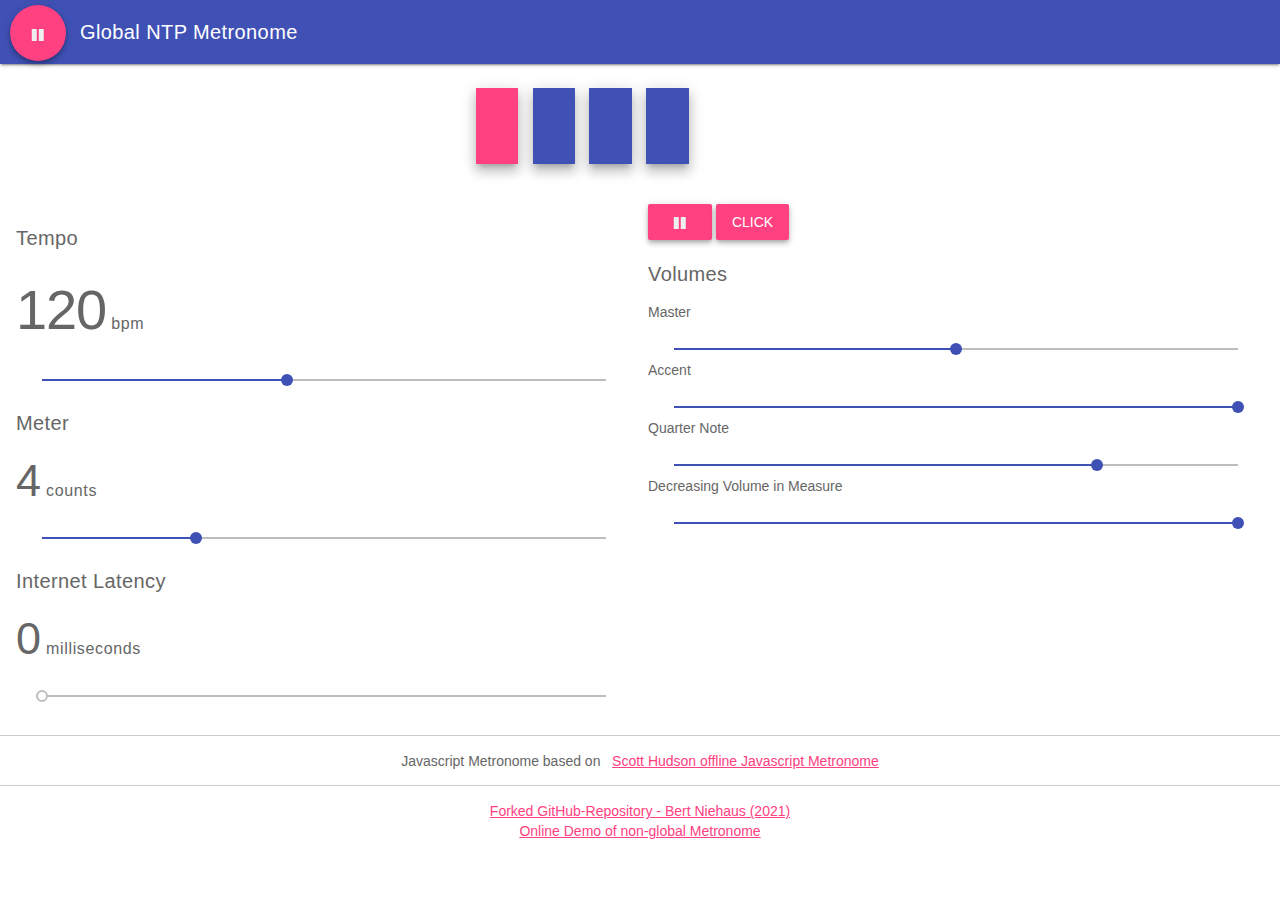
==== commit cb508c6b: "Linkparameter for BPM and Meter added" ====
--- a/globalmetronome.html
+++ b/globalmetronome.html
@@ -17,8 +17,9 @@
     <script src="js/clickscheduler.js"></script>
     <script src="js/globalmetronome.js"></script>
     <script src="assets/js/metronome.js"></script>
+    <script src="js/visualtimer.js"></script>
+    <script src="js/linkparam.js"></script>
     <script src="js/writedom.js"></script>
-    <script src="js/visualtimer.js"></script>
     <script language="Javascript">
     //var timerWorker = null;
     </script>
@@ -239,11 +240,24 @@
             <hr>
             Javascript Metronome based on &nbsp; <a href="https://github.com/scottwhudson/metronome" target="_blank">Scott Hudson offline Javascript Metronome</a>
             <hr>
-            <a href="https://www.github.com/niebert/metronome">Forked GitHub-Repository - Bert Niehaus (2021)</a>
+            <a href="https://www.github.com/niebert/globalmetronome">Forked GitHub-Repository - Bert Niehaus (2021)</a>
             <br>
-            <a href="https://niebert.github.io/metronome/">Online Demo Metronome</a>
+            <a href="https://niebert.github.io/metronome/">Online Demo of non-global Metronome</a>
           </center>
         </main>
+        <script>
+      		var vLinkParam = new LinkParam();
+      		vLinkParam.init(document);
+      		if (vLinkParam.exists("bpm")) {
+      			var vBPM = vLinkParam.getValue("bpm");
+            vBPM = parseInt(vBPM);
+      			console.log("Beats Per Minute: "+vBPM);
+      			document.getElementById("bpmOutput").innerHTML = vBPM;
+      			document.getElementById("bpmInput").value = vBPM;
+      		} else {
+      			console.log("BPM is not set via LinkParameter 'bpmInput'")
+      		}
+      	</script>
         <script type="text/javascript">
           init_visual_timer();
           //show_element("debugcell");
